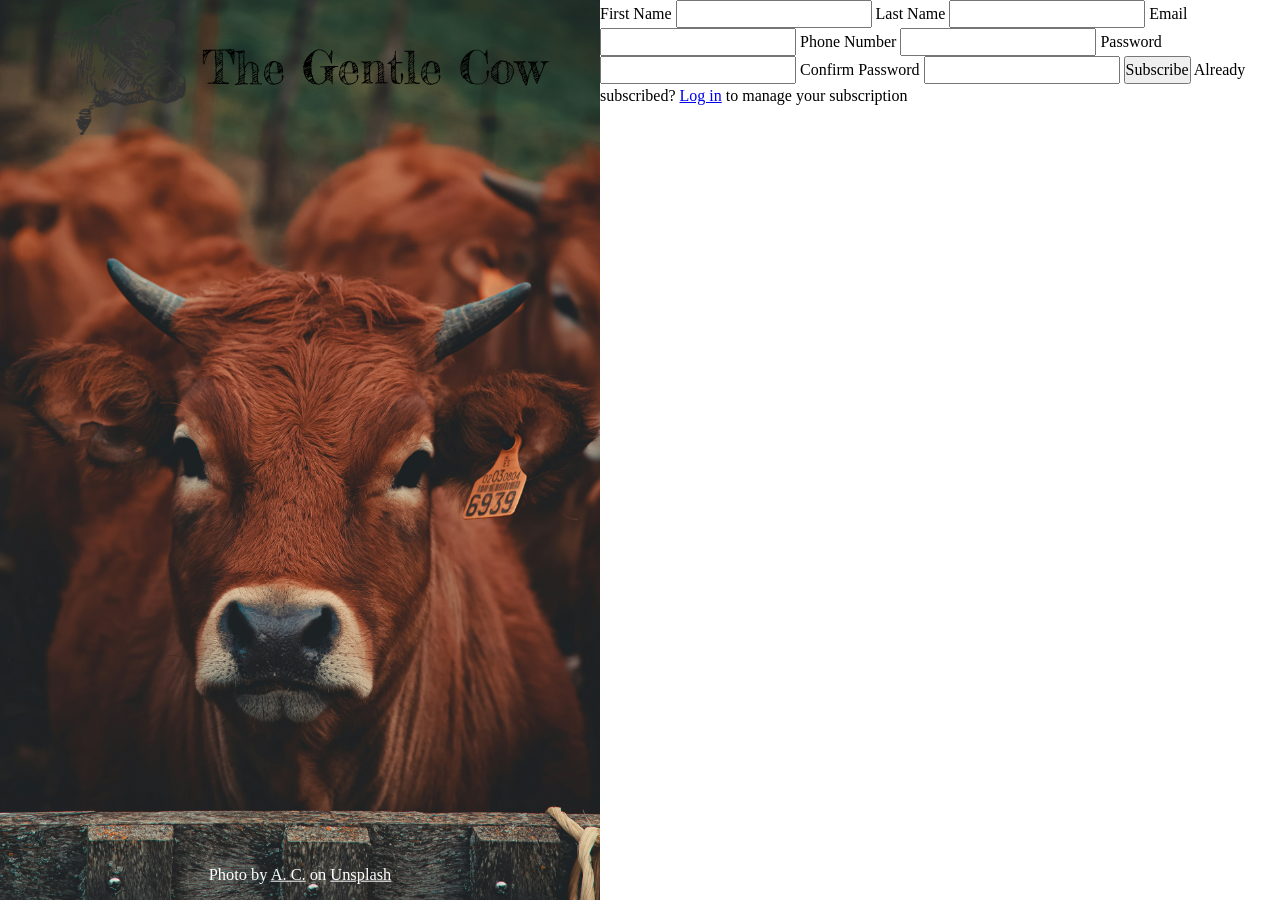
==== index.html @ 0dadbee4 "Add custom font for the logo" ====
<!DOCTYPE html>
<html lang="en">
<head>
    <meta charset="UTF-8">
    <meta name="viewport" content="width=device-width, initial-scale=1.0">
    <title>Signup Form</title>
    <link rel="stylesheet" href="./styles.css">
    <script src="./script.js"></script>
</head>
<body>
    <div id="page-body">
        <div id="image-holder">
            <div id="brand-card">
                <img id="brand-logo" src="./logo.png">
                <div>The Gentle Cow</div>
            </div>

            <img id="form-banner" src="./cow.jpg">
            <p>Photo by <a href="https://unsplash.com/@3tnik?utm_source=unsplash&utm_medium=referral&utm_content=creditCopyText">A. C.</a> on <a href="https://unsplash.com/photos/brown-cow-in-close-up-photography-uKbL3Vp5iKc?utm_source=unsplash&utm_medium=referral&utm_content=creditCopyText">Unsplash</a></p>
        </div>
        <form method="POST">
            <label for="first-name">First Name</label>
            <input 
                type="text" 
                id="first-name" 
                name="first-name" 
                autocomplete="given-name">

            <label for="last-name">Last Name</label>
            <input 
                type="text" 
                id="last-name" 
                name="last-name" 
                autocomplete="family-name">

            <label for="email">Email</label>
            <input 
                type="email" 
                id="email" 
                name="email" 
                autocomplete="email"> 

            <label for="phone">Phone Number</label>
            <input 
                type="tel" 
                id="phone" 
                name="phone" 
                autocomplete="mobile">

            <label for="password">Password</label>
            <input 
                type="password" 
                id="password" 
                name="password" 
                minlength="6" 
                maxlength="30" 
                pattern="^((?=\S*?[A-Z])(?=\S*?[a-z])(?=\S*?[0-9]).{6,})\S$" 
                required
                autocomplete="new-password">

            <label for="confirm-password">Confirm Password</label>
            <input 
                type="password" 
                id="confirm-password" 
                name="confirm-password" 
                minlength="6" 
                maxlength="30" 
                pattern="^((?=\S*?[A-Z])(?=\S*?[a-z])(?=\S*?[0-9]).{6,})\S$" 
                required>

            <button type="submit" id="subscribe">Subscribe</button>
            <div">Already subscribed? <a href="./index.html">Log in</a> to manage your subscription</div>
        </form>
    </div>
</body>
</html>
---- styles.css ----
@font-face {
    font-family: 'title';
    src: url('./fonts/frederickathegreat-regular-webfont.woff2') format('woff2'),
         url('./fonts/frederickathegreat-regular-webfont.woff') format('woff');
    font-weight: normal;
    font-style: normal;

}

*, *::before, *::after {
  box-sizing: border-box;
}

* {
  margin: 0;
  padding: 0;
}

body {
  line-height: 1.5;
  -webkit-font-smoothing: antialiased;
  overflow: hidden;
}

input, button, textarea, select {
  font: inherit;
}

p, h1, h2, h3, h4, h5, h6 {
  overflow-wrap: break-word;
}

p {
  text-wrap: pretty;
}
h1, h2, h3, h4, h5, h6 {
  text-wrap: balance;
}

#image-holder a {
    color: white;
}

a:focus, a:hover {
    text-decoration: none;
}

#page-body {
    display: flex;

}

#form-banner {
    height: 100vh;
    width: auto;   
}

#image-holder {
    height: 100vh;
    position: relative;
    width: fit-content;
}

#image-holder p {
    position: absolute;
    bottom: 0px;
    color: white;
    width: fit-content;
    font-size: calc(10px + 0.5vw); 
    /* set font size in rem later */

    left: 50%;
    transform: translate(-50%,-50%);
}

#brand-card {
    position: absolute;
    display: flex;
    flex-direction: row;
    width: 100%;
    height: 15%;

    font-family: 'title';
    font-size: calc(10px + 4vh);

    justify-content: center;
    align-content: center;
    gap: 1rem;
}

#brand-card > div {
    align-self: center;
}

:user-invalid {
    box-shadow: 0 0 3px red;
}
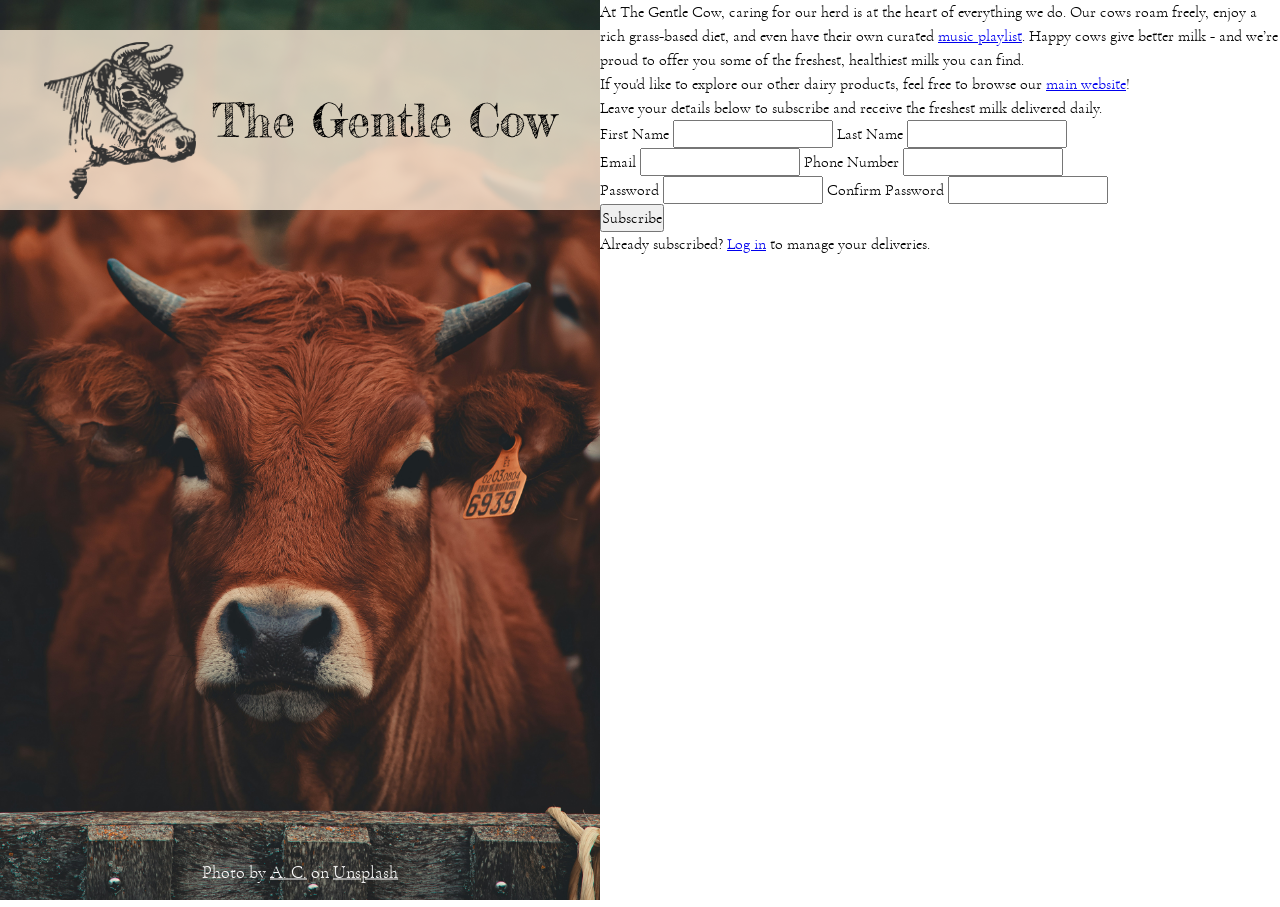
==== commit 82ed3e0d: "Add textual page description, adjust all text-based elements" ====
--- a/index.html
+++ b/index.html
@@ -18,59 +18,69 @@
             <img id="form-banner" src="./cow.jpg">
             <p>Photo by <a href="https://unsplash.com/@3tnik?utm_source=unsplash&utm_medium=referral&utm_content=creditCopyText">A. C.</a> on <a href="https://unsplash.com/photos/brown-cow-in-close-up-photography-uKbL3Vp5iKc?utm_source=unsplash&utm_medium=referral&utm_content=creditCopyText">Unsplash</a></p>
         </div>
-        <form method="POST">
-            <label for="first-name">First Name</label>
-            <input 
-                type="text" 
-                id="first-name" 
-                name="first-name" 
-                autocomplete="given-name">
 
-            <label for="last-name">Last Name</label>
-            <input 
-                type="text" 
-                id="last-name" 
-                name="last-name" 
-                autocomplete="family-name">
+        <div id="main-content-holder">
+            <div id="intro">
+                <div>At The Gentle Cow, caring for our herd is at the heart of everything we do. Our cows roam freely, enjoy a rich grass-based diet, and even have their own curated <a href="https://www.youtube.com/watch?v=lXKDu6cdXLI">music playlist</a>. Happy cows give better milk - and we’re proud to offer you some of the freshest, healthiest milk you can find.</div>
+                <div>If you'd like to explore our other dairy products, feel free to browse our <a href="./index.html">main website</a>!</div>
+            </div>
+            <form method="POST">
+                <div>Leave your details below to subscribe and receive the freshest milk delivered daily.</div>
+                <div>
+                    <label for="first-name">First Name</label>
+                    <input
+                        type="text"
+                        id="first-name"
+                        name="first-name"
+                        autocomplete="given-name">
+                    <label for="last-name">Last Name</label>
+                    <input
+                        type="text"
+                        id="last-name"
+                        name="last-name"
+                        autocomplete="family-name">
+                </div>
+                <div>
+                    <label for="email">Email</label>
+                    <input
+                        type="email"
+                        id="email"
+                        name="email"
+                        autocomplete="email">
+                    <label for="phone">Phone Number</label>
+                    <input
+                        type="tel"
+                        id="phone"
+                        name="phone"
+                        autocomplete="mobile">
+                </div>
+                <div>
+                    <label for="password">Password</label>
+                    <input
+                        type="password"
+                        id="password"
+                        name="password"
+                        minlength="6"
+                        maxlength="30"
+                        pattern="^((?=\S*?[A-Z])(?=\S*?[a-z])(?=\S*?[0-9]).{6,})\S$"
+                        required
+                        autocomplete="new-password">
+                    <label for="confirm-password">Confirm Password</label>
+                    <input
+                        type="password"
+                        id="confirm-password"
+                        name="confirm-password"
+                        minlength="6"
+                        maxlength="30"
+                        pattern="^((?=\S*?[A-Z])(?=\S*?[a-z])(?=\S*?[0-9]).{6,})\S$"
+                        required>
+                </div>
+                <button type="submit" id="subscribe">Subscribe</button>
 
-            <label for="email">Email</label>
-            <input 
-                type="email" 
-                id="email" 
-                name="email" 
-                autocomplete="email"> 
-
-            <label for="phone">Phone Number</label>
-            <input 
-                type="tel" 
-                id="phone" 
-                name="phone" 
-                autocomplete="mobile">
-
-            <label for="password">Password</label>
-            <input 
-                type="password" 
-                id="password" 
-                name="password" 
-                minlength="6" 
-                maxlength="30" 
-                pattern="^((?=\S*?[A-Z])(?=\S*?[a-z])(?=\S*?[0-9]).{6,})\S$" 
-                required
-                autocomplete="new-password">
-
-            <label for="confirm-password">Confirm Password</label>
-            <input 
-                type="password" 
-                id="confirm-password" 
-                name="confirm-password" 
-                minlength="6" 
-                maxlength="30" 
-                pattern="^((?=\S*?[A-Z])(?=\S*?[a-z])(?=\S*?[0-9]).{6,})\S$" 
-                required>
-
-            <button type="submit" id="subscribe">Subscribe</button>
-            <div">Already subscribed? <a href="./index.html">Log in</a> to manage your subscription</div>
-        </form>
+        <!-- possible button colors: rgba(37, 150, 190), rgba(63, 38, 33), rgba(63, 38, 33) -->
+                <div>Already subscribed? <a href="./index.html">Log in</a> to manage your deliveries.</div>
+            </form>
+        </div>
     </div>
 </body>
 </html>
--- a/styles.css
+++ b/styles.css
@@ -1,10 +1,28 @@
 @font-face {
-    font-family: 'title';
-    src: url('./fonts/frederickathegreat-regular-webfont.woff2') format('woff2'),
-         url('./fonts/frederickathegreat-regular-webfont.woff') format('woff');
+    font-family: 'Fredericka';
+    src: url('./fonts/Fredericka/frederickathegreat-regular-webfont.woff2') format('woff2'),
+         url('./fonts/Fredericka/frederickathegreat-regular-webfont.woff') format('woff');
     font-weight: normal;
     font-style: normal;
 
+}
+
+@font-face {
+    font-family: 'Cormorant';
+    src: url('./fonts/Garamond/cormorantgaramond-variablefont_wght-webfont.woff2') format('woff2'),
+         url('./fonts/Garamond/cormorantgaramond-variablefont_wght-webfont.woff') format('woff');
+    font-style: normal;
+}
+
+@font-face {
+    font-family: 'Cormorant';
+    src: url('./fonts/Garamond/cormorantgaramond-italic-variablefont_wght-webfont.woff2') format('woff2'),
+         url('./fonts/Garamond/cormorantgaramond-italic-variablefont_wght-webfont.woff') format('woff');
+    font-style: italic;
+}
+
+:root {
+    --brand-card-color: rgba(250, 235, 215, 0.8);
 }
 
 *, *::before, *::after {
@@ -20,6 +38,7 @@
   line-height: 1.5;
   -webkit-font-smoothing: antialiased;
   overflow: hidden;
+  font-family: 'Cormorant';
 }
 
 input, button, textarea, select {
@@ -59,6 +78,12 @@
     height: 100vh;
     position: relative;
     width: fit-content;
+
+    user-select: none;
+}
+
+#image-holder img {
+    pointer-events: none;
 }
 
 #image-holder p {
@@ -66,7 +91,7 @@
     bottom: 0px;
     color: white;
     width: fit-content;
-    font-size: calc(10px + 0.5vw); 
+    font-size: calc(10px + 0.5rem); 
     /* set font size in rem later */
 
     left: 50%;
@@ -77,10 +102,15 @@
     position: absolute;
     display: flex;
     flex-direction: row;
+
     width: 100%;
-    height: 15%;
+    height: 20%;
+    padding: 0.25em;
+    margin-top: 5%;
 
-    font-family: 'title';
+    background-color: var(--brand-card-color);
+
+    font-family: 'Fredericka';
     font-size: calc(10px + 4vh);
 
     justify-content: center;
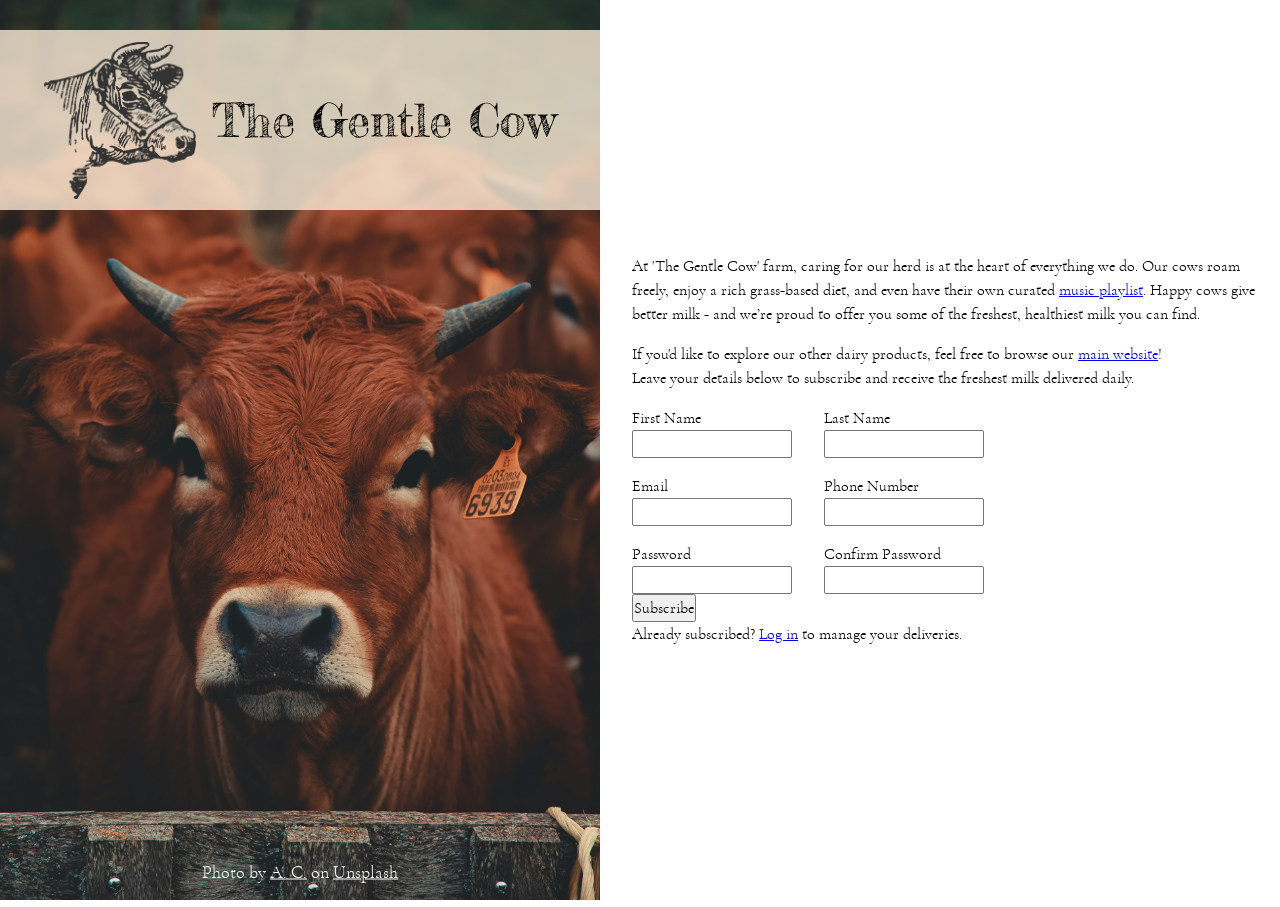
==== commit 3441686f: "Set up basic visual structure for text content" ====
--- a/index.html
+++ b/index.html
@@ -21,59 +21,71 @@
 
         <div id="main-content-holder">
             <div id="intro">
-                <div>At The Gentle Cow, caring for our herd is at the heart of everything we do. Our cows roam freely, enjoy a rich grass-based diet, and even have their own curated <a href="https://www.youtube.com/watch?v=lXKDu6cdXLI">music playlist</a>. Happy cows give better milk - and we’re proud to offer you some of the freshest, healthiest milk you can find.</div>
+                <div>At 'The Gentle Cow' farm, caring for our herd is at the heart of everything we do. Our cows roam freely, enjoy a rich grass-based diet, and even have their own curated <a href="https://www.youtube.com/watch?v=lXKDu6cdXLI">music playlist</a>. Happy cows give better milk - and we’re proud to offer you some of the freshest, healthiest milk you can find.</div>
                 <div>If you'd like to explore our other dairy products, feel free to browse our <a href="./index.html">main website</a>!</div>
             </div>
             <form method="POST">
                 <div>Leave your details below to subscribe and receive the freshest milk delivered daily.</div>
-                <div>
-                    <label for="first-name">First Name</label>
-                    <input
-                        type="text"
-                        id="first-name"
-                        name="first-name"
-                        autocomplete="given-name">
-                    <label for="last-name">Last Name</label>
-                    <input
-                        type="text"
-                        id="last-name"
-                        name="last-name"
-                        autocomplete="family-name">
+                <div id="full-name">
+                    <div>
+                        <label for="first-name">First Name</label>
+                        <input
+                            type="text"
+                            id="first-name"
+                            name="first-name"
+                            autocomplete="given-name">
+                    </div>
+                    <div>
+                        <label for="last-name">Last Name</label>
+                        <input
+                            type="text"
+                            id="last-name"
+                            name="last-name"
+                            autocomplete="family-name">
+                    </div>
                 </div>
-                <div>
-                    <label for="email">Email</label>
-                    <input
-                        type="email"
-                        id="email"
-                        name="email"
-                        autocomplete="email">
-                    <label for="phone">Phone Number</label>
-                    <input
-                        type="tel"
-                        id="phone"
-                        name="phone"
-                        autocomplete="mobile">
+                <div id="contacts">
+                    <div>
+                        <label for="email">Email</label>
+                        <input
+                            type="email"
+                            id="email"
+                            name="email"
+                            autocomplete="email">
+                    </div>
+                    <div>
+                        <label for="phone">Phone Number</label>
+                        <input
+                            type="tel"
+                            id="phone"
+                            name="phone"
+                            autocomplete="mobile">
+                    </div>
                 </div>
-                <div>
-                    <label for="password">Password</label>
-                    <input
-                        type="password"
-                        id="password"
-                        name="password"
-                        minlength="6"
-                        maxlength="30"
-                        pattern="^((?=\S*?[A-Z])(?=\S*?[a-z])(?=\S*?[0-9]).{6,})\S$"
-                        required
-                        autocomplete="new-password">
-                    <label for="confirm-password">Confirm Password</label>
-                    <input
-                        type="password"
-                        id="confirm-password"
-                        name="confirm-password"
-                        minlength="6"
-                        maxlength="30"
-                        pattern="^((?=\S*?[A-Z])(?=\S*?[a-z])(?=\S*?[0-9]).{6,})\S$"
-                        required>
+                <div id="password-check">
+                    <div>
+                        <label for="password">Password</label>
+                        <input
+                            type="password"
+                            id="password"
+                            name="password"
+                            minlength="6"
+                            maxlength="30"
+                            pattern="^((?=\S*?[A-Z])(?=\S*?[a-z])(?=\S*?[0-9]).{6,})\S$"
+                            required
+                            autocomplete="new-password">
+                    </div>
+                    <div>
+                        <label for="confirm-password">Confirm Password</label>
+                        <input
+                            type="password"
+                            id="confirm-password"
+                            name="confirm-password"
+                            minlength="6"
+                            maxlength="30"
+                            pattern="^((?=\S*?[A-Z])(?=\S*?[a-z])(?=\S*?[0-9]).{6,})\S$"
+                            required>
+                    </div>
                 </div>
                 <button type="submit" id="subscribe">Subscribe</button>
 
--- a/styles.css
+++ b/styles.css
@@ -52,8 +52,13 @@
 p {
   text-wrap: pretty;
 }
+
 h1, h2, h3, h4, h5, h6 {
   text-wrap: balance;
+}
+
+label {
+    display: block;
 }
 
 #image-holder a {
@@ -122,6 +127,32 @@
     align-self: center;
 }
 
+#main-content-holder {
+    display: flex;
+    flex-direction: column;
+
+    justify-content: center;
+    align-items: flex-start;
+    padding-left: 2em;
+}
+
+#intro {
+    max-width: 80ch;
+}
+
+#intro > div + div {
+    padding-top: 1rem;
+}
+
+label {
+    padding-top: 1em;
+}
+
+#full-name, #contacts, #password-check {
+    display: flex;
+    gap: 2em;
+}
+
 :user-invalid {
     box-shadow: 0 0 3px red;
 }
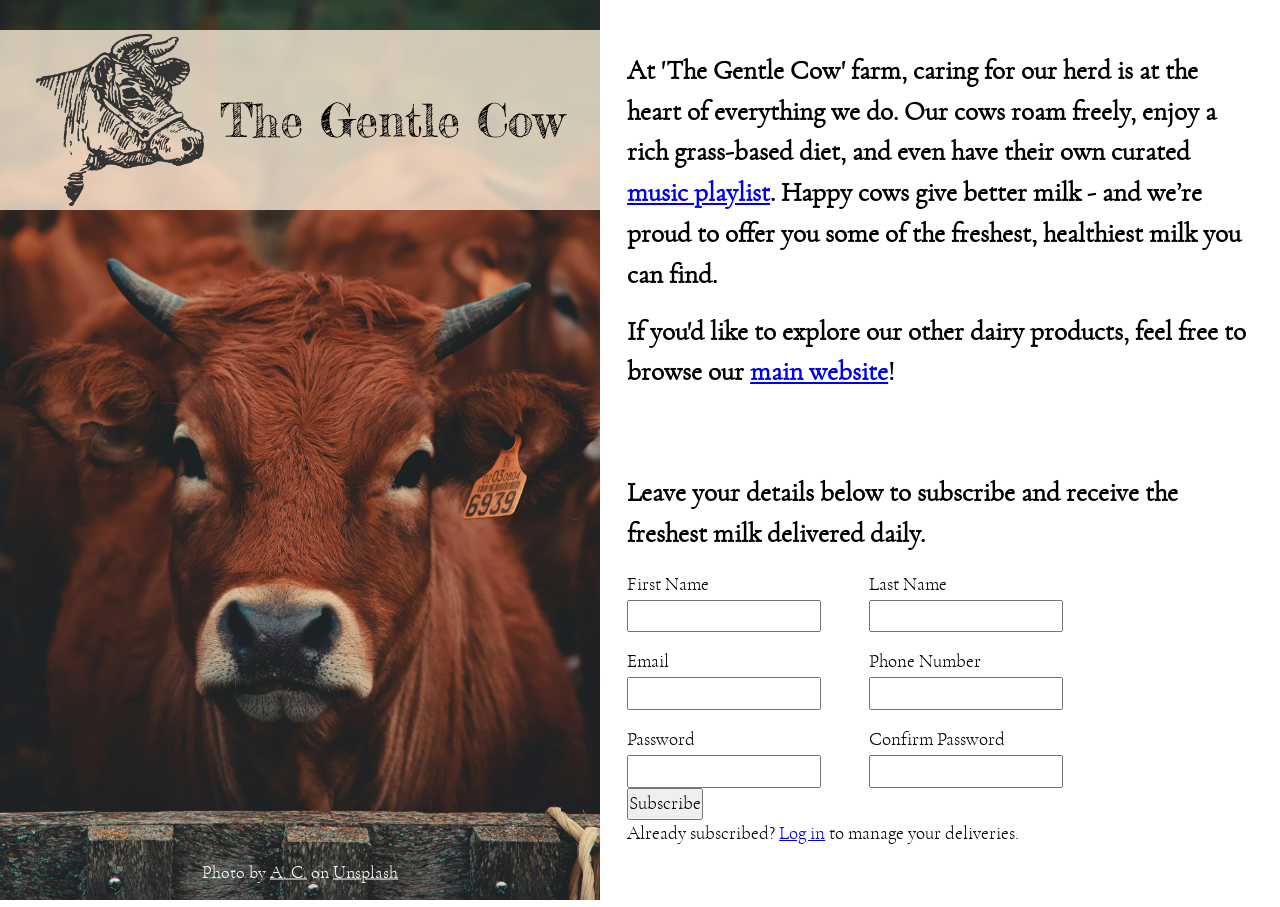
==== commit a6b3ddd1: "Add additional form input validation" ====
--- a/index.html
+++ b/index.html
@@ -33,6 +33,8 @@
                             type="text"
                             id="first-name"
                             name="first-name"
+                            minlength="2"
+                            required
                             autocomplete="given-name">
                     </div>
                     <div>
@@ -41,6 +43,8 @@
                             type="text"
                             id="last-name"
                             name="last-name"
+                            minlength="2"
+                            required
                             autocomplete="family-name">
                     </div>
                 </div>
@@ -51,6 +55,7 @@
                             type="email"
                             id="email"
                             name="email"
+                            required
                             autocomplete="email">
                     </div>
                     <div>
@@ -59,6 +64,9 @@
                             type="tel"
                             id="phone"
                             name="phone"
+                            minlength="6"
+                            pattern="^\s*(?:\+?(\d{1,3}))?[-. (]*(\d{3})[-. )]*(\d{3})[-. ]*(\d{4})(?: *x(\d+))?\s*$"
+                            required
                             autocomplete="mobile">
                     </div>
                 </div>
--- a/styles.css
+++ b/styles.css
@@ -23,6 +23,7 @@
 
 :root {
     --brand-card-color: rgba(250, 235, 215, 0.8);
+    --descriptive-text: clamp(1.7rem, 1vw + 0.5rem, 3rem);
 }
 
 *, *::before, *::after {
@@ -55,10 +56,6 @@
 
 h1, h2, h3, h4, h5, h6 {
   text-wrap: balance;
-}
-
-label {
-    display: block;
 }
 
 #image-holder a {
@@ -110,7 +107,7 @@
 
     width: 100%;
     height: 20%;
-    padding: 0.25em;
+    padding: 0.25rem;
     margin-top: 5%;
 
     background-color: var(--brand-card-color);
@@ -130,27 +127,39 @@
 #main-content-holder {
     display: flex;
     flex-direction: column;
-
     justify-content: center;
     align-items: flex-start;
-    padding-left: 2em;
+
+    width: 100%;
+    padding: 0 var(--descriptive-text);
+}
+
+#intro, form>div:first-child {
+    font-weight: bold;
+    font-size: var(--descriptive-text);
 }
 
 #intro {
     max-width: 80ch;
+    padding-bottom: 5rem;
 }
 
 #intro > div + div {
     padding-top: 1rem;
 }
 
+form {
+    font-size: clamp(1.2rem, 0.5vw + 0.5rem, 1.5rem);  
+}
+
 label {
-    padding-top: 1em;
+    display: block;
+    padding-top: 1rem;
 }
 
 #full-name, #contacts, #password-check {
     display: flex;
-    gap: 2em;
+    gap: 3rem;
 }
 
 :user-invalid {
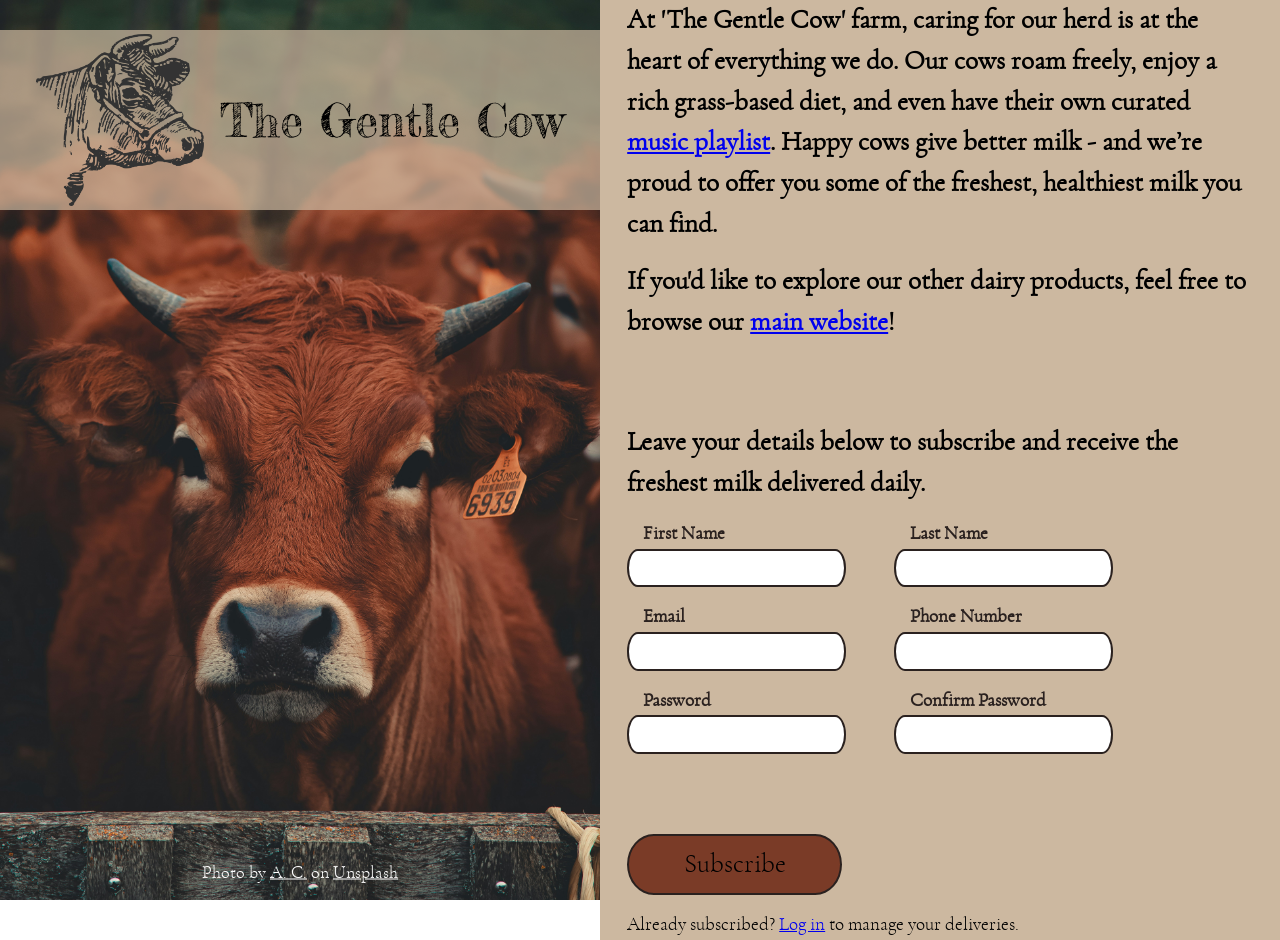
==== commit d194e9bf: "Add basic styling for the main part of the page" ====
--- a/index.html
+++ b/index.html
@@ -34,7 +34,9 @@
                             id="first-name"
                             name="first-name"
                             minlength="2"
+                            pattern="^[^\d!@#\$%\^&\*\(\)_\+=\\\|\/\?>\<,\.~]+$"
                             required
+                            spellcheck="false"
                             autocomplete="given-name">
                     </div>
                     <div>
@@ -44,7 +46,8 @@
                             id="last-name"
                             name="last-name"
                             minlength="2"
-                            required
+                            pattern="^[^\d!@#\$%\^&\*\(\)_\+=\\\|\/\?>\<,\.~]+$"
+                            spellcheck="false"
                             autocomplete="family-name">
                     </div>
                 </div>
@@ -56,6 +59,7 @@
                             id="email"
                             name="email"
                             required
+                            spellcheck="false"
                             autocomplete="email">
                     </div>
                     <div>
@@ -65,7 +69,7 @@
                             id="phone"
                             name="phone"
                             minlength="6"
-                            pattern="^\s*(?:\+?(\d{1,3}))?[-. (]*(\d{3})[-. )]*(\d{3})[-. ]*(\d{4})(?: *x(\d+))?\s*$"
+                            pattern="^(\+\d{1,2}\s)?\(?\d{3}\)?[\s.\-]\d{3}[\s.\-]\d{4}$"
                             required
                             autocomplete="mobile">
                     </div>
@@ -97,7 +101,6 @@
                 </div>
                 <button type="submit" id="subscribe">Subscribe</button>
 
-        <!-- possible button colors: rgba(37, 150, 190), rgba(63, 38, 33), rgba(63, 38, 33) -->
                 <div>Already subscribed? <a href="./index.html">Log in</a> to manage your deliveries.</div>
             </form>
         </div>
--- a/styles.css
+++ b/styles.css
@@ -22,8 +22,11 @@
 }
 
 :root {
-    --brand-card-color: rgba(250, 235, 215, 0.8);
+    --brand-card-color: rgba(204, 184, 160, 0.7);
     --descriptive-text: clamp(1.7rem, 1vw + 0.5rem, 3rem);
+    --button-color: rgb(122, 59, 39);
+    --main-page-color: rgb(204, 184, 160);
+    --box-border: rgb(42, 33, 31);
 }
 
 *, *::before, *::after {
@@ -132,6 +135,7 @@
 
     width: 100%;
     padding: 0 var(--descriptive-text);
+    background-color: var(--main-page-color);
 }
 
 #intro, form>div:first-child {
@@ -155,11 +159,41 @@
 label {
     display: block;
     padding-top: 1rem;
+    padding-left: 1rem;
+    color: var(--box-border);
+    font-weight: bold;
+}
+
+input {
+    padding: 0.15em 0.3em;
+    width: 100%;
+    border-radius: 5% / 50%;
+    border: 2px solid var(--box-border);
 }
 
 #full-name, #contacts, #password-check {
     display: flex;
     gap: 3rem;
+    width: 100%;
+}
+
+#full-name > *,
+#contacts > *,
+#password-check > * {
+    width: 35%;
+}
+
+button {
+    margin-top: 5rem;
+    margin-bottom: 1rem;
+    background-color: var(--button-color);
+    width: fit-content;
+    padding: 0.3em 2em;
+
+    border-radius: 20% / 80%;
+    border: 2px solid var(--box-border);
+
+    font-size: var(--descriptive-text);  
 }
 
 :user-invalid {
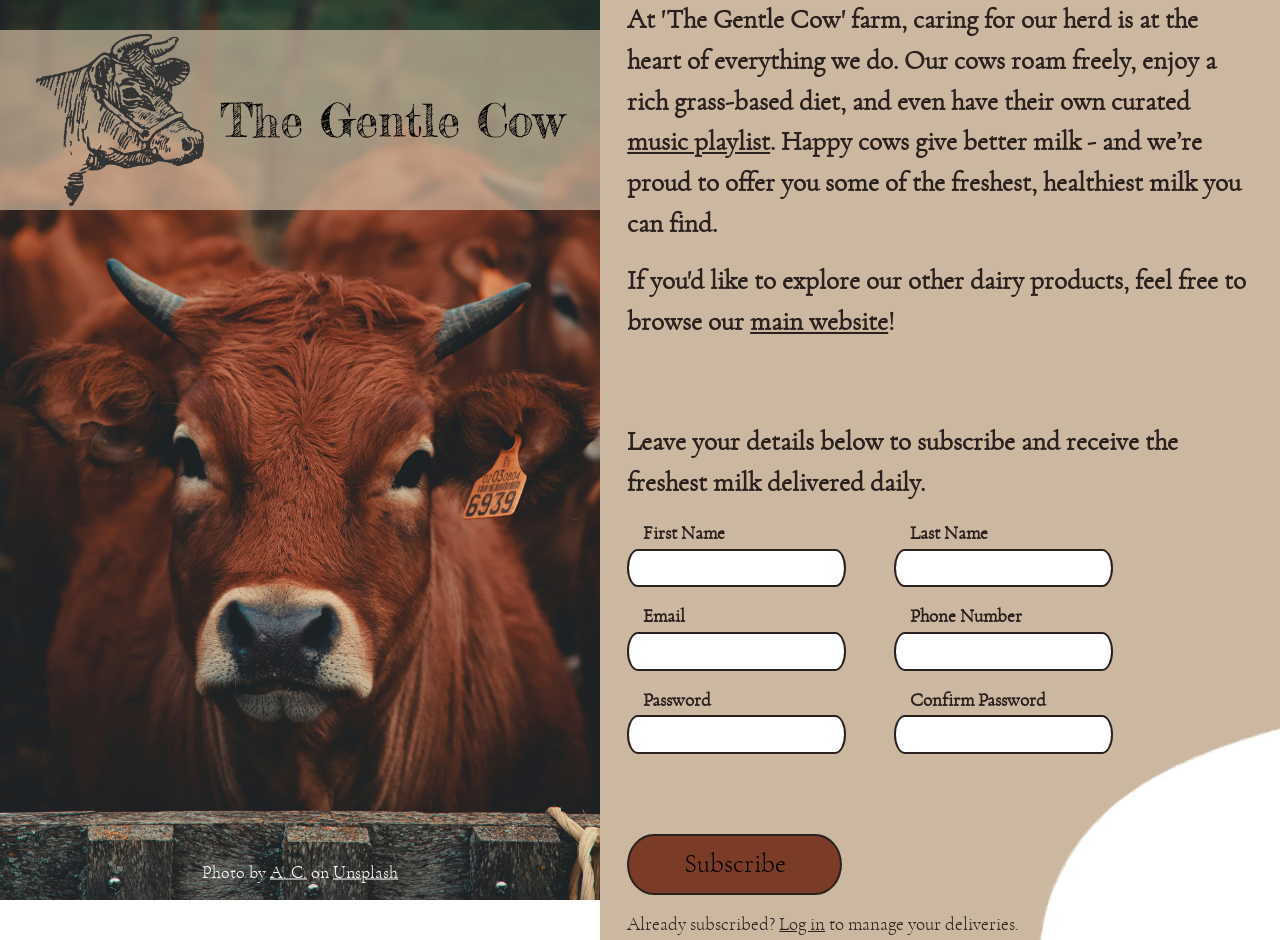
==== commit 249c2477: "Add svg decorative element, adjust link coloring for main part of the page" ====
--- a/index.html
+++ b/index.html
@@ -99,10 +99,14 @@
                             required>
                     </div>
                 </div>
+
+                 <svg id="river" viewBox="0 0 1200 400" width="800" height="800" version="1.1" xmlns="http://www.w3.org/2000/svg" ><path fill="rgb(0,0,0)" stroke="rgb(0,0,0)" stroke-width="1" opacity="0" d="M 0 0 L 1280 0 L 1280 852 L 844.5 852 L 835.5 844 L 832 843 L 830.5 840 L 828.5 840 L 820 834 Q 821.1 831.3 818.5 832 L 800 817.5 L 798.5 815 L 780 797.5 L 777.5 794 Q 774.9 794.8 776 791.5 L 772 788.5 L 760 771.5 L 748 746.5 L 744 733.5 Q 744.9 725.1 742 720.5 L 741 697.5 L 742 696.5 L 742 688.5 L 744 682.5 L 744 676.5 Q 747.5 672 748 664.5 L 757 647.5 L 773.5 626 L 776 624.5 L 777.5 622 L 780 620.5 L 781.5 618 L 784 616.5 L 785.5 614 L 800 602.5 Q 799.2 599.9 802.5 601 L 810.5 594 L 837.5 576 L 841.5 575 L 844.5 572 L 846.5 572 L 864.5 561 L 908.5 539 L 911.5 539 L 928.5 530 Q 934.7 529.7 937.5 526 L 940.5 526 L 944.5 523 L 949.5 522 L 964.5 514 L 969.5 513 L 973.5 510 L 978.5 509 L 984.5 505 L 987.5 505 L 1050.5 476 L 1082.5 459 L 1116 436.5 L 1117.5 434 Q 1128.5 427.5 1136 417.5 L 1144 407.5 L 1144 405 Q 1146.7 406.1 1146 403.5 L 1152 393.5 L 1152 389.5 L 1155 383.5 L 1156 364.5 Q 1153.3 351.3 1145.5 343 Q 1142.9 343.8 1144 340.5 L 1140 337.5 L 1137.5 334 Q 1135.3 334.8 1136 332.5 L 1111.5 316 L 1097.5 309 L 1092.5 308 L 1088.5 305 L 1085.5 305 L 1078.5 301 L 1075.5 301 L 1066.5 297 L 1062.5 297 L 1037.5 288 L 1032.5 288 L 1022.5 284 L 1016.5 284 L 1009.5 281 L 1000.5 280 L 989.5 276 L 983.5 276 L 970.5 272 L 964.5 272 L 951.5 268 L 941.5 267 L 928.5 263 L 922.5 263 L 909.5 259 L 902.5 259 L 889.5 255 L 883.5 255 L 872.5 251 L 866.5 251 L 856.5 247 L 836.5 242 L 829.5 238 L 826.5 238 L 812 228.5 L 810.5 226 Q 808.3 226.8 809 224.5 Q 806.5 223 808 217.5 L 814.5 210 L 822.5 205 L 846.5 196 L 851.5 196 L 860.5 192 L 865.5 192 L 872.5 189 L 880.5 188 L 890.5 184 L 894.5 184 L 907.5 179 L 910.5 179 L 929.5 170 L 936 164.5 Q 940.3 161.3 940 153.5 L 930.5 142 L 908 127.5 L 906 124.5 L 904 121.5 L 911.5 113 L 916 111 Q 914.9 108.3 917.5 109 L 928 101.5 Q 927.3 99.3 929.5 100 L 936 91.5 L 938 78.5 L 936 70.5 L 930.5 63 L 928 61.5 L 926.5 59 L 924.5 59 L 919.5 55 L 904.5 50 L 881.5 49 L 880.5 50 L 863.5 50 L 849.5 54 L 840.5 55 Q 836 58.5 828.5 59 L 821.5 63 L 818.5 63 L 796 76 L 793.5 80 Q 791.3 79.3 792 81.5 L 788 84 L 787 88 Q 784.3 86.9 785 89.5 L 782 97.5 L 782 107.5 Q 784.5 116 790.5 121 L 793.5 123 L 802.5 129 L 832.5 142 L 837 146.5 L 838 150.5 L 834.5 155 L 826.5 159 L 823.5 159 L 814.5 163 L 809.5 163 L 799.5 167 L 793.5 167 L 781.5 171 L 776.5 171 Q 767.3 175.3 754.5 176 L 743.5 180 L 737.5 180 L 726.5 184 L 720.5 184 L 710.5 188 L 706.5 188 Q 701.1 191.6 692.5 192 L 669.5 201 L 652 210 Q 653.1 212.7 650.5 212 L 644 217.5 L 640 223.5 L 639 234.5 L 641 241.5 L 652.5 254 L 656 255 L 657.5 258 L 674.5 267 L 687.5 271 L 689.5 273 L 705.5 279 Q 714.6 279.9 720.5 284 L 724.5 284 L 733.5 288 L 737.5 288 L 746.5 292 L 750.5 292 L 758.5 296 L 762.5 296 L 770.5 300 L 791.5 306 L 796.5 309 L 799.5 309 L 836 327 Q 834.9 329.7 837.5 329 L 840 330 L 841.5 333 L 846 336.5 L 848 339.5 L 849 342 Q 851.7 340.9 851 343.5 Q 854.1 348.9 853 358.5 L 850 367.5 L 844 376 L 840 378.5 Q 840.8 380.8 838.5 380 L 827.5 388 L 809.5 397 L 806.5 397 Q 802 401.5 793.5 402 L 791.5 404 Q 782.4 404.9 776.5 409 L 772.5 409 L 759.5 414 L 755.5 414 L 744.5 418 L 739.5 418 L 711.5 426 L 706.5 426 L 695.5 430 L 688.5 430 L 684.5 432 L 666.5 435 L 654.5 439 L 647.5 439 L 635.5 443 L 629.5 443 L 615.5 447 L 609.5 447 L 597.5 451 L 591.5 451 L 579.5 455 L 573.5 455 L 560.5 459 L 550.5 460 L 539.5 464 L 533.5 464 L 523.5 468 L 517.5 468 L 506.5 472 L 501.5 472 L 490.5 476 L 485.5 476 L 475.5 480 L 470.5 480 L 456.5 485 L 452.5 485 L 443.5 489 L 438.5 489 L 416.5 497 L 412.5 497 L 406.5 500 L 385.5 506 L 383.5 508 L 374.5 510 L 367.5 514 L 363.5 514 L 356.5 518 L 353.5 518 L 346.5 522 L 343.5 522 L 331.5 527 L 318.5 534 L 313.5 535 L 259.5 564 L 213.5 597 L 184 625.5 Q 184.8 627.8 182.5 627 Q 161 650.5 144 678.5 L 128 709.5 L 128 712.5 L 125 716.5 L 120 729.5 L 120 732.5 L 116 741.5 L 116 745.5 L 112 754.5 L 112 759.5 L 108 771.5 L 108 779.5 L 104 796.5 L 102 852 L 0.5 852 L 0 851.5 L 0 0 Z " /><path fill="rgb(254,254,254)" stroke="rgb(254,254,254)" stroke-width="1" opacity="0.49019607843137253" d="M 881.5 49 L 904.5 50 L 919.5 55 L 928 60.5 L 929.5 63 L 932 64.5 L 936 70.5 L 938 83.5 L 936 91.5 L 929.5 100 Q 927.3 99.3 928 101.5 Q 923.3 107.6 916 109 Q 917.1 111.7 914.5 111 L 905 119.5 L 904 121.5 L 906 126 Q 908.7 124.9 908 127.5 L 916.5 134 L 926.5 139 L 936 147.5 L 940 153.5 L 940 157.5 L 933.5 167 L 920.5 175 L 917.5 175 L 910.5 179 L 834.5 200 L 820.5 206 L 811 213.5 Q 806.7 215.7 808 223.5 L 809 226 L 812 227.5 L 813.5 230 L 824.5 237 Q 832.2 237.8 836.5 242 L 856.5 247 L 866.5 251 L 872.5 251 L 883.5 255 L 889.5 255 L 902.5 259 L 909.5 259 L 922.5 263 L 928.5 263 L 941.5 267 L 951.5 268 L 964.5 272 L 970.5 272 L 983.5 276 L 989.5 276 L 1000.5 280 L 1005.5 280 L 1016.5 284 L 1022.5 284 L 1032.5 288 L 1037.5 288 L 1062.5 297 L 1066.5 297 Q 1071 300.5 1078.5 301 L 1085.5 305 L 1088.5 305 L 1092.5 308 L 1097.5 309 L 1111.5 316 L 1136 332.5 Q 1135.3 334.8 1137.5 334 L 1141.5 339 L 1144 340.5 Q 1142.9 343.8 1145.5 343 Q 1152.1 349.9 1155 360.5 Q 1157.4 367.6 1156 378.5 L 1152 389.5 L 1152 393.5 L 1146 405 Q 1143 403.8 1144 407.5 L 1123.5 430 L 1116 435.5 L 1114.5 438 L 1112.5 438 L 1082.5 459 L 1050.5 476 L 987.5 505 L 984.5 505 L 978.5 509 L 973.5 510 L 969.5 513 L 964.5 514 L 949.5 522 L 944.5 523 L 940.5 526 L 937.5 526 Q 934.7 529.7 928.5 530 L 911.5 539 L 908.5 539 L 864.5 561 L 846.5 572 L 844.5 572 L 841.5 575 L 837.5 576 L 817.5 589 L 802.5 601 L 800 601 L 797.5 605 L 784 615.5 L 782.5 618 L 780 619.5 L 778.5 622 L 776 623.5 L 774.5 626 L 772 627.5 L 757 647.5 L 748 664.5 L 748 667.5 L 744 676.5 L 744 682.5 L 742 688.5 L 741 713.5 L 744 726.5 L 744 733.5 L 748 746.5 L 760 771.5 L 773.5 790 L 776 791.5 Q 774.9 794.8 777.5 794 L 797.5 815 L 800 816.5 L 801.5 819 L 816.5 831 L 820 832 Q 818.9 834.7 821.5 834 L 832 841.5 Q 831.3 843.8 833.5 843 L 844 851.5 L 840 852 L 836.5 847 Q 803.5 826.5 778 798.5 Q 756.7 775.8 745 743.5 L 740 720.5 L 739 700.5 L 740 699.5 L 740 689.5 L 743 673.5 L 751 654.5 Q 765.8 627.8 788.5 609 L 818.5 586 L 862.5 560 L 926.5 529 L 1020.5 488 L 1076.5 460 L 1113.5 436 L 1137 413.5 Q 1145 404.5 1150 392.5 L 1154 377.5 L 1154 365.5 Q 1152.5 356 1148 349.5 L 1132.5 332 L 1109.5 317 L 1066.5 299 L 993.5 279 L 984.5 278 L 966.5 273 L 961.5 273 L 938.5 267 L 928.5 266 L 914.5 262 L 904.5 261 L 860.5 251 L 829.5 241 Q 815.4 236.1 807 225.5 L 806 218.5 L 810 211 Q 819.4 203.8 832.5 199 L 865.5 189 L 901.5 180 L 915.5 175 Q 928.1 170.6 936 161.5 L 938 154.5 L 933 146 L 910.5 132 L 904 125.5 L 903 119.5 L 907.5 114 Q 921.1 106.6 931 95.5 Q 936.7 89.7 936 77.5 Q 933.4 66.6 925.5 61 Q 917.2 54.2 904.5 52 Q 899 53.5 897.5 51 L 871.5 51 L 840.5 57 L 816.5 66 Q 799.9 73.4 789 86.5 Q 782.2 92.7 784 107.5 Q 787.5 116.5 794.5 122 L 834.5 141 L 839 145.5 L 840 150.5 L 834.5 157 L 822.5 162 L 801.5 168 L 754.5 178 L 724.5 186 L 720.5 186 L 692.5 194 L 657.5 209 L 644 220.5 Q 640.5 225 640 232.5 Q 644 246 654.5 253 Q 669.8 264.2 689.5 271 L 799.5 307 L 832.5 323 L 848 335.5 L 855 348.5 L 855 359.5 Q 850.4 373.9 839.5 382 L 825.5 391 L 806.5 400 L 758.5 416 L 693.5 432 L 684.5 433 L 675.5 436 L 647.5 441 L 614.5 449 L 600.5 451 L 578.5 457 L 564.5 459 L 517.5 471 L 513.5 471 L 501.5 475 L 497.5 475 L 493.5 477 L 435.5 492 L 371.5 513 L 311.5 538 L 256.5 568 L 217.5 596 L 179 633.5 L 148 675.5 L 132 705.5 L 121 732.5 L 111 767.5 L 107 789.5 L 106 805.5 L 105 806.5 L 105 818.5 L 104 819.5 L 104 852 L 102 851.5 L 102 829.5 L 103 828.5 L 104 796.5 L 108 779.5 L 108 771.5 L 112 759.5 L 112 754.5 L 116 745.5 L 116 741.5 L 125 716.5 L 128 712.5 L 128 709.5 L 138 689.5 L 149 670.5 Q 164.1 647.1 182.5 627 Q 184.8 627.8 184 625.5 L 213.5 597 L 259.5 564 L 313.5 535 L 318.5 534 L 322.5 531 L 327.5 530 L 331.5 527 L 343.5 522 L 346.5 522 L 353.5 518 L 356.5 518 L 363.5 514 L 367.5 514 L 374.5 510 L 383.5 508 L 385.5 506 L 388.5 506 L 412.5 497 L 416.5 497 L 438.5 489 L 443.5 489 L 452.5 485 L 456.5 485 L 470.5 480 L 475.5 480 L 485.5 476 L 490.5 476 L 497.5 473 L 506.5 472 L 517.5 468 L 523.5 468 L 533.5 464 L 539.5 464 L 550.5 460 L 560.5 459 L 573.5 455 L 579.5 455 L 591.5 451 L 597.5 451 L 609.5 447 L 615.5 447 L 629.5 443 L 635.5 443 L 647.5 439 L 654.5 439 L 666.5 435 L 684.5 432 L 688.5 430 L 695.5 430 L 702.5 427 L 711.5 426 L 723.5 422 L 728.5 422 L 739.5 418 L 744.5 418 L 755.5 414 L 759.5 414 L 772.5 409 L 776.5 409 Q 782.5 405 791.5 404 L 793.5 402 Q 802 401.5 806.5 397 L 809.5 397 L 827.5 388 L 836.5 381 L 840 380 L 842.5 376 Q 844.8 376.8 844 374.5 L 852 363.5 L 853 349.5 L 851 342 Q 848.3 343.1 849 340.5 L 848 338 Q 845.3 339.1 846 336.5 L 840 331.5 Q 840.8 329.3 838.5 330 L 836 329 Q 837.1 326.3 834.5 327 L 827.5 322 L 799.5 309 L 796.5 309 L 791.5 306 L 770.5 300 L 762.5 296 L 758.5 296 L 750.5 292 L 746.5 292 L 737.5 288 L 733.5 288 L 727.5 285 L 720.5 284 L 694.5 275 L 687.5 271 L 674.5 267 L 656 256.5 Q 656.8 254.3 654.5 255 L 644 245.5 L 640 239.5 L 639 227.5 L 640 223.5 L 646.5 215 L 652 212 Q 650.9 209.3 653.5 210 L 669.5 201 L 692.5 192 Q 701.1 191.6 706.5 188 L 710.5 188 L 720.5 184 L 726.5 184 L 737.5 180 L 743.5 180 L 754.5 176 Q 767.3 175.3 776.5 171 L 781.5 171 L 793.5 167 L 799.5 167 L 809.5 163 L 814.5 163 Q 818.8 159.3 826.5 159 L 836 153.5 L 838 148.5 L 832.5 142 L 802.5 129 L 792 123 Q 793.1 120.3 790.5 121 Q 784.5 116 782 107.5 L 782 97.5 L 785 88 Q 787.7 89.1 787 86.5 L 788 84 L 792 81.5 Q 791.3 79.3 793.5 80 L 796 76 L 818.5 63 L 821.5 63 L 828.5 59 L 831.5 59 L 840.5 55 L 849.5 54 L 863.5 50 L 880.5 50 L 881.5 49 Z " /><path fill="rgb(254,254,254)" stroke="rgb(254,254,254)" stroke-width="1" opacity="0.996078431372549" d="M 872.5 51 L 874.5 51 L 896 51.5 L 877.5 52 L 869 53.5 L 871 54.5 L 865.5 55 L 862.5 54 L 860.5 55 L 858 53.5 L 872.5 51 Z " /><path fill="rgb(254,254,254)" stroke="rgb(254,254,254)" stroke-width="1" opacity="0.996078431372549" d="M 898.5 52 L 910 53 L 910.5 55 L 912.5 55 L 922 58 L 921.5 60 L 915.5 57 L 912.5 59 L 903 55.5 L 904.5 55 L 907.5 56 L 907.5 55 L 899.5 54 L 898.5 52 Z " /><path fill="rgb(254,254,254)" stroke="rgb(254,254,254)" stroke-width="1" opacity="0.996078431372549" d="M 854.5 54 L 855 55.5 Q 853.7 58.3 852.5 56 L 850 55.5 L 854.5 54 Z " /><path fill="rgb(254,254,254)" stroke="rgb(254,254,254)" stroke-width="1" opacity="0.996078431372549" d="M 846.5 56 Q 848.8 55.3 848 57.5 L 846.5 56 Z " /><path fill="rgb(254,254,254)" stroke="rgb(254,254,254)" stroke-width="1" opacity="0.996078431372549" d="M 832.5 60 L 834 60.5 L 830.5 62 L 830.5 61 L 832.5 60 Z " /><path fill="rgb(254,254,254)" stroke="rgb(254,254,254)" stroke-width="1" opacity="0.996078431372549" d="M 923.5 60 L 928 63 L 927.5 65 L 923.5 60 Z " /><path fill="rgb(254,254,254)" stroke="rgb(254,254,254)" stroke-width="1" opacity="0.996078431372549" d="M 823 63 L 825 63.5 L 823 64.5 L 823 63 Z " /><path fill="rgb(254,254,254)" stroke="rgb(254,254,254)" stroke-width="1" opacity="0.996078431372549" d="M 820.5 65 L 822 65.5 L 817.5 68 L 818.5 66 L 820.5 65 Z " /><path fill="rgb(254,254,254)" stroke="rgb(254,254,254)" stroke-width="1" opacity="0.996078431372549" d="M 929.5 65 L 930.5 67 Q 927.7 67.7 929.5 65 Z " /><path fill="rgb(254,254,254)" stroke="rgb(254,254,254)" stroke-width="1" opacity="0.996078431372549" d="M 812.5 68 L 814 68.5 L 812 69 L 814 72.5 L 812.5 74 L 810 72.5 L 811 76 L 803.5 78 L 802 74 L 812.5 68 Z " /><path fill="rgb(254,254,254)" stroke="rgb(254,254,254)" stroke-width="1" opacity="0.996078431372549" d="M 800.5 76 L 798 79.5 L 794.5 84 L 793 83.5 L 792.5 85 L 792 83.5 L 800.5 76 Z " /><path fill="rgb(254,254,254)" stroke="rgb(254,254,254)" stroke-width="1" opacity="0.996078431372549" d="M 931 84 Q 934.3 82.7 933 87.5 L 934 90.5 L 931 92.5 L 931 94.5 L 924.5 102 L 918.5 105 L 904 117.5 L 901.5 122 L 900 117.5 Q 901.5 111 906.5 108 L 911 106.5 L 910.5 105 L 914 105 Q 912.9 102.3 915.5 103 L 917 100 L 920 99.5 L 919 97.5 L 926.5 93 Q 927.8 95.3 929 92.5 L 928.5 91 L 930 91.5 L 931 84 Z " /><path fill="rgb(254,254,254)" stroke="rgb(254,254,254)" stroke-width="1" opacity="0.996078431372549" d="M 787.5 91 L 788 92.5 L 786 93.5 L 787.5 91 Z " /><path fill="rgb(254,254,254)" stroke="rgb(254,254,254)" stroke-width="1" opacity="0.996078431372549" d="M 784.5 102 L 785 105.5 L 784 105.5 L 784.5 102 Z " /><path fill="rgb(254,254,254)" stroke="rgb(254,254,254)" stroke-width="1" opacity="0.996078431372549" d="M 785 108 L 787 108.5 L 787 110.5 L 787.5 112 L 788.5 108 L 791 112.5 L 790 115.5 L 790.5 117 Q 785.9 113.9 785 108 Z " /><path fill="rgb(254,254,254)" stroke="rgb(254,254,254)" stroke-width="1" opacity="0.996078431372549" d="M 902.5 123 L 904 126.5 L 903 126.5 L 902.5 123 Z " /><path fill="rgb(254,254,254)" stroke="rgb(254,254,254)" stroke-width="1" opacity="0.996078431372549" d="M 801.5 125 L 804.5 126 L 808 125 L 809.5 128 L 811 127.5 L 812.5 130 L 813.5 128 L 819 130 Q 817.9 132.7 820.5 132 L 824 134.5 L 822.5 135 L 820.5 133 L 815 131.5 L 815.5 130 L 812.5 131 L 801.5 126 L 801.5 125 Z " /><path fill="rgb(254,254,254)" stroke="rgb(254,254,254)" stroke-width="1" opacity="0.996078431372549" d="M 907.5 129 L 922 139.5 L 919.5 138 L 908 132 L 907.5 129 Z " /><path fill="rgb(254,254,254)" stroke="rgb(254,254,254)" stroke-width="1" opacity="0.996078431372549" d="M 825.5 135 L 828 135.5 L 825.5 136 L 825.5 135 Z " /><path fill="rgb(254,254,254)" stroke="rgb(254,254,254)" stroke-width="1" opacity="0.996078431372549" d="M 830.5 138 L 837 140 Q 835.9 142.7 838.5 142 Q 840.8 142.8 840 146.5 L 839 146.5 L 836 141 Q 831.2 141.6 830.5 138 Z " /><path fill="rgb(254,254,254)" stroke="rgb(254,254,254)" stroke-width="1" opacity="0.996078431372549" d="M 924.5 141 L 926.5 144 L 923 146.5 L 932.5 155 L 933 150.5 L 932.5 149 L 936 151.5 L 937 154.5 L 936 159.5 L 935.5 161 L 934.5 159 Q 934.4 165.4 929.5 167 L 918.5 173 L 902.5 179 L 887.5 184 Q 876.5 184.5 868.5 188 L 868.5 187 L 874.5 184 L 876.5 184 L 880 181.5 Q 879.1 178.5 883.5 180 L 887.5 177 L 889.5 177 L 904.5 174 L 906.5 175 L 910 174 L 910 172 L 914.5 172 L 915 170 L 917.5 170 L 919.5 169 L 921.5 170 L 925 168 L 924 165.5 L 931 159.5 L 926.5 157 Q 925.8 159.8 921.5 159 L 919 153.5 L 919 149.5 L 919.5 148 L 923 148.5 L 922 145.5 Q 926.2 143.2 924.5 141 Z " /><path fill="rgb(254,254,254)" stroke="rgb(254,254,254)" stroke-width="1" opacity="0.996078431372549" d="M 928.5 144 L 929.5 146 L 928.5 144 Z " /><path fill="rgb(254,254,254)" stroke="rgb(254,254,254)" stroke-width="1" opacity="0.996078431372549" d="M 840.5 152 L 840 153.5 L 837.5 157 L 835.5 158 L 840.5 152 Z " /><path fill="rgb(254,254,254)" stroke="rgb(254,254,254)" stroke-width="1" opacity="0.996078431372549" d="M 824.5 161 L 828 161.5 L 824 162.5 L 824.5 164 Q 821.5 162.5 824.5 161 Z " /><path fill="rgb(254,254,254)" stroke="rgb(254,254,254)" stroke-width="1" opacity="0.996078431372549" d="M 806.5 166 L 810 166.5 L 806.5 167 L 806.5 166 Z " /><path fill="rgb(254,254,254)" stroke="rgb(254,254,254)" stroke-width="1" opacity="0.996078431372549" d="M 799.5 168 L 802 168.5 L 796.5 170 L 796.5 169 L 799.5 168 Z " /><path fill="rgb(254,254,254)" stroke="rgb(254,254,254)" stroke-width="1" opacity="0.996078431372549" d="M 791 170 L 795 170.5 L 791 172 L 791 170 Z " /><path fill="rgb(254,254,254)" stroke="rgb(254,254,254)" stroke-width="1" opacity="0.996078431372549" d="M 785.5 171 Q 789.3 170.3 790 172.5 Q 788.3 170.9 786.5 174 L 777 174.5 L 777.5 176 L 774 174.5 L 785.5 171 Z " /><path fill="rgb(254,254,254)" stroke="rgb(254,254,254)" stroke-width="1" opacity="0.996078431372549" d="M 761.5 177 L 764 177.5 L 761.5 178 L 761.5 177 Z " /><path fill="rgb(254,254,254)" stroke="rgb(254,254,254)" stroke-width="1" opacity="0.996078431372549" d="M 754.5 178 L 753.5 180 L 754.5 178 Z " /><path fill="rgb(254,254,254)" stroke="rgb(254,254,254)" stroke-width="1" opacity="0.996078431372549" d="M 756.5 178 L 760 178.5 L 756.5 179 L 756.5 178 Z " /><path fill="rgb(254,254,254)" stroke="rgb(254,254,254)" stroke-width="1" opacity="0.996078431372549" d="M 747.5 180 L 750 180.5 L 747.5 181 L 747.5 180 Z " /><path fill="rgb(254,254,254)" stroke="rgb(254,254,254)" stroke-width="1" opacity="0.996078431372549" d="M 744.5 181 L 748 182.5 L 744 184.5 Q 744.8 187.1 741.5 186 L 731.5 189 L 729.5 189 L 726.5 188 L 724.5 189 L 724.5 188 L 727 186.5 L 725.5 186 Q 723.2 188.7 717.5 188 L 717.5 187 L 728 185 L 728.5 187 L 733.5 185 Q 734.7 187.3 736 184.5 L 733 183.5 L 742.5 182 L 744.5 183 L 744.5 181 Z M 740 183 L 740 184 L 743 184 L 740 183 Z " /><path fill="rgb(254,254,254)" stroke="rgb(254,254,254)" stroke-width="1" opacity="0.996078431372549" d="M 729.5 184 L 732 184.5 L 729.5 185 L 729.5 184 Z " /><path fill="rgb(254,254,254)" stroke="rgb(254,254,254)" stroke-width="1" opacity="0.996078431372549" d="M 864 187 Q 867 186 866 189 Q 863 190 864 187 Z " /><path fill="rgb(254,254,254)" stroke="rgb(254,254,254)" stroke-width="1" opacity="0.996078431372549" d="M 714.5 188 L 716 188.5 L 710 190.5 Q 712.3 191.8 709.5 193 L 705.5 192 L 705.5 194 L 702.5 195 L 698.5 194 L 698.5 196 L 693.5 195 L 689.5 197 L 690.5 195 L 714.5 188 Z " /><path fill="rgb(254,254,254)" stroke="rgb(254,254,254)" stroke-width="1" opacity="0.996078431372549" d="M 860.5 188 L 861.5 190 L 859 189.5 L 860.5 188 Z " /><path fill="rgb(254,254,254)" stroke="rgb(254,254,254)" stroke-width="1" opacity="0.996078431372549" d="M 855.5 190 L 858 190.5 L 854.5 192 L 855.5 190 Z " /><path fill="rgb(254,254,254)" stroke="rgb(254,254,254)" stroke-width="1" opacity="0.996078431372549" d="M 845.5 193 L 847 193.5 L 844.5 195 L 845.5 193 Z " /><path fill="rgb(254,254,254)" stroke="rgb(254,254,254)" stroke-width="1" opacity="0.996078431372549" d="M 839.5 195 L 842 195.5 L 836.5 197 L 836.5 196 L 839.5 195 Z " /><path fill="rgb(254,254,254)" stroke="rgb(254,254,254)" stroke-width="1" opacity="0.996078431372549" d="M 828.5 197 L 835 197.5 Q 819.1 202.1 809 212.5 L 805 221.5 L 809.5 229 L 812.5 231 L 817.5 235 L 839 244.5 L 832.5 246 L 824.5 246 Q 823.3 243.8 818.5 245 L 813.5 242 L 810.5 243 L 806 240.5 L 805 233.5 Q 807.3 232.3 804.5 231 Q 801.9 231.8 803 228.5 L 802 223 L 805 222.5 L 804 219.5 Q 806.5 218 805 212.5 L 810 204 Q 817.1 203.9 820.5 199 L 828.5 197 Z " /><path fill="rgb(254,254,254)" stroke="rgb(254,254,254)" stroke-width="1" opacity="0.996078431372549" d="M 679.5 199 L 682 199.5 L 679.5 200 L 679.5 199 Z " /><path fill="rgb(254,254,254)" stroke="rgb(254,254,254)" stroke-width="1" opacity="0.996078431372549" d="M 656.5 210 L 659 210 Q 657.9 212.7 660.5 212 L 660.5 210 L 662 212.5 L 661.5 215 L 653 218 L 652.5 220 L 650.5 220 L 648 220.5 L 648.5 222 L 646.5 221 L 648 223.5 Q 648.5 228 645 228.5 Q 646.4 236.8 643.5 241 Q 640 237 640 229.5 L 646.5 219 L 648 219.5 L 647 217.5 L 649 217.5 Q 647.9 214.2 650.5 215 L 656.5 210 Z " /><path fill="rgb(254,254,254)" stroke="rgb(254,254,254)" stroke-width="1" opacity="0.996078431372549" d="M 844.5 246 L 847 246.5 L 844.5 247 L 844.5 246 Z " /><path fill="rgb(254,254,254)" stroke="rgb(254,254,254)" stroke-width="1" opacity="0.996078431372549" d="M 850.5 248 L 859 250.5 L 856.5 251 L 850.5 249 L 850.5 248 Z " /><path fill="rgb(254,254,254)" stroke="rgb(254,254,254)" stroke-width="1" opacity="0.996078431372549" d="M 654.5 251 L 655.5 253 Q 652.7 253.7 654.5 251 Z " /><path fill="rgb(254,254,254)" stroke="rgb(254,254,254)" stroke-width="1" opacity="0.996078431372549" d="M 864.5 252 L 867 252.5 L 864.5 253 L 864.5 252 Z " /><path fill="rgb(254,254,254)" stroke="rgb(254,254,254)" stroke-width="1" opacity="0.996078431372549" d="M 871.5 254 L 876 254.5 L 871.5 255 L 871.5 254 Z " /><path fill="rgb(254,254,254)" stroke="rgb(254,254,254)" stroke-width="1" opacity="0.996078431372549" d="M 878.5 255 L 883 256.5 L 881.5 257 L 878.5 256 L 878.5 255 Z " /><path fill="rgb(254,254,254)" stroke="rgb(254,254,254)" stroke-width="1" opacity="0.996078431372549" d="M 884.5 257 L 893 258 Q 894.1 260.7 891.5 260 L 886.5 258 Q 884.7 260.5 884.5 257 Z " /><path fill="rgb(254,254,254)" stroke="rgb(254,254,254)" stroke-width="1" opacity="0.996078431372549" d="M 894.5 258 L 896 261.5 L 894 262 L 894.5 258 Z " /><path fill="rgb(254,254,254)" stroke="rgb(254,254,254)" stroke-width="1" opacity="0.996078431372549" d="M 896.5 259 L 917.5 264 L 922.5 264 L 925.5 266 L 932.5 266 L 938.5 269 L 940.5 268 L 945.5 271 L 949.5 270 L 956 271.5 L 951.5 273 L 948.5 271 L 945.5 272 L 938.5 270 L 933.5 271 L 930.5 270 L 923 270 L 923 266.5 L 922 266.5 L 921.5 268 L 920 267.5 Q 920.6 270.3 914.5 269 Q 913 271.5 907.5 270 L 900.5 267 Q 898.5 269.8 894 269 L 893 266.5 L 899.5 263 L 904 263 Q 905.1 260.3 902.5 261 L 901.5 262 L 897.5 260 L 896.5 259 Z M 914 264 L 913 266 L 916 267 L 914 264 Z " /><path fill="rgb(254,254,254)" stroke="rgb(254,254,254)" stroke-width="1" opacity="0.996078431372549" d="M 674.5 263 L 678 264.5 L 676.5 265 L 674.5 263 Z " /><path fill="rgb(254,254,254)" stroke="rgb(254,254,254)" stroke-width="1" opacity="0.996078431372549" d="M 683 266 L 685.5 266 L 690 269.5 L 688.5 270 L 683 268 L 683 266 Z " /><path fill="rgb(254,254,254)" stroke="rgb(254,254,254)" stroke-width="1" opacity="0.996078431372549" d="M 957.5 272 L 974.5 275 L 986.5 279 L 988.5 279 L 990 279.5 L 986.5 280 L 984.5 280 Q 981.2 281.1 982 278.5 L 980.5 279 L 975.5 280 L 966 276.5 L 968 275.5 L 957.5 273 L 957.5 272 Z " /><path fill="rgb(254,254,254)" stroke="rgb(254,254,254)" stroke-width="1" opacity="0.996078431372549" d="M 991.5 279 L 996 280 L 995.5 282 L 992.5 281 Q 989.7 281.7 991.5 279 Z " /><path fill="rgb(254,254,254)" stroke="rgb(254,254,254)" stroke-width="1" opacity="0.996078431372549" d="M 997.5 281 Q 999 284.5 1000.5 282 L 1008 283 L 1007.5 285 L 1003.5 283 L 997.5 284 L 997.5 281 Z " /><path fill="rgb(254,254,254)" stroke="rgb(254,254,254)" stroke-width="1" opacity="0.996078431372549" d="M 1010.5 284 L 1025 287.5 L 1021.5 289 L 1015.5 286 L 1012.5 287 L 1010.5 284 Z " /><path fill="rgb(254,254,254)" stroke="rgb(254,254,254)" stroke-width="1" opacity="0.996078431372549" d="M 1029.5 289 L 1039 291 L 1038.5 293 L 1035.5 291 L 1033.5 291 Q 1028.9 291.8 1029.5 289 Z " /><path fill="rgb(254,254,254)" stroke="rgb(254,254,254)" stroke-width="1" opacity="0.996078431372549" d="M 1041.5 292 L 1068 300.5 L 1064.5 301 L 1062.5 300 L 1061.5 301 L 1058.5 298 L 1057.5 299 L 1047 296 Q 1048.3 292.7 1043.5 294 L 1041.5 292 Z " /><path fill="rgb(254,254,254)" stroke="rgb(254,254,254)" stroke-width="1" opacity="0.996078431372549" d="M 1070.5 301 L 1074 302.5 L 1072.5 303 L 1070.5 301 Z " /><path fill="rgb(254,254,254)" stroke="rgb(254,254,254)" stroke-width="1" opacity="0.996078431372549" d="M 1075.5 303 L 1083 306.5 L 1081.5 306 L 1076.5 305 L 1075.5 303 Z " /><path fill="rgb(254,254,254)" stroke="rgb(254,254,254)" stroke-width="1" opacity="0.996078431372549" d="M 1085.5 307 L 1090 309.5 L 1087.5 310 L 1085.5 307 Z " /><path fill="rgb(254,254,254)" stroke="rgb(254,254,254)" stroke-width="1" opacity="0.996078431372549" d="M 1097.5 313 L 1099.5 314 L 1101.5 314 L 1115.5 321 L 1130 331.5 L 1126 329.5 Q 1127.1 332.8 1124.5 332 L 1122.5 328 L 1121.5 329 L 1117.5 325 L 1112.5 321 L 1111 321.5 L 1109.5 319 L 1101.5 317 L 1097.5 313 Z " /><path fill="rgb(254,254,254)" stroke="rgb(254,254,254)" stroke-width="1" opacity="0.996078431372549" d="M 855.5 347 L 856 350.5 L 855 350.5 L 855.5 347 Z " /><path fill="rgb(254,254,254)" stroke="rgb(254,254,254)" stroke-width="1" opacity="0.996078431372549" d="M 855.5 358 L 856 361.5 L 855 361.5 L 855.5 358 Z " /><path fill="rgb(254,254,254)" stroke="rgb(254,254,254)" stroke-width="1" opacity="0.996078431372549" d="M 1153.5 369 L 1154 375.5 L 1153 375.5 L 1153.5 369 Z " /><path fill="rgb(254,254,254)" stroke="rgb(254,254,254)" stroke-width="1" opacity="0.996078431372549" d="M 1131.5 411 L 1135.5 412 L 1137 411.5 L 1136 414.5 L 1121.5 429 L 1117.5 432 L 1117 430.5 L 1122 427 L 1123 423.5 L 1129.5 416 L 1132.5 414 L 1132.5 413 L 1130 412.5 L 1131.5 411 Z " /><path fill="rgb(254,254,254)" stroke="rgb(254,254,254)" stroke-width="1" opacity="0.996078431372549" d="M 721.5 425 L 725 425.5 L 721.5 426 L 721.5 425 Z " /><path fill="rgb(254,254,254)" stroke="rgb(254,254,254)" stroke-width="1" opacity="0.996078431372549" d="M 715.5 426 L 719 426.5 L 710.5 429 L 710.5 428 L 715.5 426 Z " /><path fill="rgb(254,254,254)" stroke="rgb(254,254,254)" stroke-width="1" opacity="0.996078431372549" d="M 687.5 433 L 691 433.5 L 687.5 434 L 687.5 433 Z " /><path fill="rgb(254,254,254)" stroke="rgb(254,254,254)" stroke-width="1" opacity="0.996078431372549" d="M 677.5 435 L 680 435.5 L 677.5 436 L 677.5 435 Z " /><path fill="rgb(254,254,254)" stroke="rgb(254,254,254)" stroke-width="1" opacity="0.996078431372549" d="M 673.5 436 L 676 436.5 L 673.5 437 L 673.5 436 Z " /><path fill="rgb(254,254,254)" stroke="rgb(254,254,254)" stroke-width="1" opacity="0.996078431372549" d="M 668.5 437 L 672 437.5 L 665.5 439 L 665.5 438 L 668.5 437 Z " /><path fill="rgb(254,254,254)" stroke="rgb(254,254,254)" stroke-width="1" opacity="0.996078431372549" d="M 658.5 439 L 661 439.5 L 658.5 440 L 658.5 439 Z " /><path fill="rgb(254,254,254)" stroke="rgb(254,254,254)" stroke-width="1" opacity="0.996078431372549" d="M 650.5 441 L 653 441.5 L 650.5 442 L 650.5 441 Z " /><path fill="rgb(254,254,254)" stroke="rgb(254,254,254)" stroke-width="1" opacity="0.996078431372549" d="M 627.5 446 L 631 446.5 L 627.5 447 L 627.5 446 Z " /><path fill="rgb(254,254,254)" stroke="rgb(254,254,254)" stroke-width="1" opacity="0.996078431372549" d="M 608.5 450 L 612 450.5 L 608.5 451 L 608.5 450 Z " /><path fill="rgb(254,254,254)" stroke="rgb(254,254,254)" stroke-width="1" opacity="0.996078431372549" d="M 1082.5 452 L 1085 452.5 Q 1085.8 454.8 1083.5 454 L 1082 454.5 L 1082.5 452 Z " /><path fill="rgb(254,254,254)" stroke="rgb(254,254,254)" stroke-width="1" opacity="0.996078431372549" d="M 593.5 453 L 596 453.5 L 588.5 455 L 588.5 454 L 593.5 453 Z " /><path fill="rgb(254,254,254)" stroke="rgb(254,254,254)" stroke-width="1" opacity="0.996078431372549" d="M 1078.5 454 L 1079 456.5 L 1076.5 459 L 1070.5 462 L 1067 461 L 1068.5 458 L 1071.5 458 L 1078.5 454 Z " /><path fill="rgb(254,254,254)" stroke="rgb(254,254,254)" stroke-width="1" opacity="0.996078431372549" d="M 571.5 458 L 575 458.5 L 571.5 459 L 571.5 458 Z " /><path fill="rgb(254,254,254)" stroke="rgb(254,254,254)" stroke-width="1" opacity="0.996078431372549" d="M 550.5 463 L 553 463.5 L 550.5 464 L 550.5 463 Z " /><path fill="rgb(254,254,254)" stroke="rgb(254,254,254)" stroke-width="1" opacity="0.996078431372549" d="M 1063.5 464 L 1065 464.5 L 1062.5 466 L 1063.5 464 Z " /><path fill="rgb(254,254,254)" stroke="rgb(254,254,254)" stroke-width="1" opacity="0.996078431372549" d="M 520.5 470 L 519.5 472 L 520.5 470 Z " /><path fill="rgb(254,254,254)" stroke="rgb(254,254,254)" stroke-width="1" opacity="0.996078431372549" d="M 1048.5 472 L 1047.5 474 L 1048.5 472 Z " /><path fill="rgb(254,254,254)" stroke="rgb(254,254,254)" stroke-width="1" opacity="0.996078431372549" d="M 1040.5 476 L 1042 476.5 L 1039.5 478 L 1040.5 476 Z " /><path fill="rgb(254,254,254)" stroke="rgb(254,254,254)" stroke-width="1" opacity="0.996078431372549" d="M 1019.5 486 L 1021 486.5 L 1018.5 488 L 1019.5 486 Z " /><path fill="rgb(254,254,254)" stroke="rgb(254,254,254)" stroke-width="1" opacity="0.996078431372549" d="M 427.5 495 L 429 495.5 L 427 496.5 L 427.5 498 L 425.5 499 L 424 496.5 L 427.5 495 Z " /><path fill="rgb(254,254,254)" stroke="rgb(254,254,254)" stroke-width="1" opacity="0.996078431372549" d="M 998.5 495 L 1001 495.5 L 997.5 497 L 998.5 495 Z " /><path fill="rgb(254,254,254)" stroke="rgb(254,254,254)" stroke-width="1" opacity="0.996078431372549" d="M 994.5 497 L 996 497.5 L 991.5 500 L 991 498 L 994.5 497 Z " /><path fill="rgb(254,254,254)" stroke="rgb(254,254,254)" stroke-width="1" opacity="0.996078431372549" d="M 417.5 498 L 421 499.5 L 419.5 499 L 416.5 500 L 417.5 498 Z " /><path fill="rgb(254,254,254)" stroke="rgb(254,254,254)" stroke-width="1" opacity="0.996078431372549" d="M 411.5 500 L 414 500.5 L 411.5 501 L 411.5 500 Z " /><path fill="rgb(254,254,254)" stroke="rgb(254,254,254)" stroke-width="1" opacity="0.996078431372549" d="M 407.5 501 L 409 501.5 L 400 505.5 L 402 506.5 L 397.5 507 L 395.5 507 L 393 507 Q 394.3 510 390.5 509 Q 389 511.5 383.5 510 L 379 512.5 L 381 513.5 L 378.5 514 L 376.5 513 L 374 514.5 L 374.5 516 Q 372.3 516.8 373 514.5 L 372.5 513 L 396.5 505 L 398.5 506 L 398.5 504 L 407.5 501 Z " /><path fill="rgb(254,254,254)" stroke="rgb(254,254,254)" stroke-width="1" opacity="0.996078431372549" d="M 369.5 514 L 371 514.5 L 369 515 Q 370.3 518.3 365.5 517 L 365.5 518 L 367 518.5 L 363.5 519 L 361.5 518 L 359.5 521 L 357 520 L 358 522.5 L 356 523 L 355.5 521 L 352.5 524 Q 344.9 523.4 342.5 528 L 340 526.5 L 369.5 514 Z " /><path fill="rgb(254,254,254)" stroke="rgb(254,254,254)" stroke-width="1" opacity="0.996078431372549" d="M 945.5 519 L 947 519.5 L 944.5 521 L 945.5 519 Z " /><path fill="rgb(254,254,254)" stroke="rgb(254,254,254)" stroke-width="1" opacity="0.996078431372549" d="M 337.5 527 L 339 527.5 L 334.5 530 L 335.5 528 L 337.5 527 Z " /><path fill="rgb(254,254,254)" stroke="rgb(254,254,254)" stroke-width="1" opacity="0.996078431372549" d="M 919.5 530 L 921 530.5 L 915.5 534 L 916.5 532 L 919.5 530 Z " /><path fill="rgb(254,254,254)" stroke="rgb(254,254,254)" stroke-width="1" opacity="0.996078431372549" d="M 328.5 531 L 331 531.5 L 327 533.5 L 326.5 535 L 324.5 535 Q 322.2 538.8 315.5 538 L 313.5 540 Q 312.3 537.8 311 540.5 L 310.5 542 L 308 541 Q 309.3 544.3 304.5 543 L 304.5 544 L 306 544.5 L 302 545 Q 300.9 542.3 303.5 543 L 311.5 538 L 314.5 538 L 328.5 531 Z " /><path fill="rgb(254,254,254)" stroke="rgb(254,254,254)" stroke-width="1" opacity="0.996078431372549" d="M 909.5 535 L 908.5 537 L 909.5 535 Z " /><path fill="rgb(254,254,254)" stroke="rgb(254,254,254)" stroke-width="1" opacity="0.996078431372549" d="M 904.5 537 L 907 537.5 L 901.5 540 L 901.5 539 L 904.5 537 Z " /><path fill="rgb(254,254,254)" stroke="rgb(254,254,254)" stroke-width="1" opacity="0.996078431372549" d="M 300.5 544 L 301 546 L 303 546.5 L 300.5 548 L 299 547.5 L 300 549.5 L 297.5 550 L 296 549.5 L 294.5 552 L 292 552 Q 293.1 554.7 290.5 554 L 284.5 557 L 282.5 556 L 275 559 L 274.5 561 Q 271 559 275.5 557 L 300.5 544 Z " /><path fill="rgb(254,254,254)" stroke="rgb(254,254,254)" stroke-width="1" opacity="0.996078431372549" d="M 876.5 551 L 878 551.5 L 875.5 553 L 876.5 551 Z " /><path fill="rgb(254,254,254)" stroke="rgb(254,254,254)" stroke-width="1" opacity="0.996078431372549" d="M 270.5 560 L 272 560.5 L 270.5 563 L 268.5 562 L 268.5 564 L 266 564 Q 267.3 567 263.5 566 L 265.5 563 L 270.5 560 Z " /><path fill="rgb(254,254,254)" stroke="rgb(254,254,254)" stroke-width="1" opacity="0.996078431372549" d="M 852.5 564 L 854 564.5 L 841.5 572 L 840 571.5 Q 840.8 573.8 838.5 573 L 835.5 575 L 836.5 573 L 847.5 565 L 849.5 565 L 852.5 564 Z " /><path fill="rgb(254,254,254)" stroke="rgb(254,254,254)" stroke-width="1" opacity="0.996078431372549" d="M 254.5 570 L 257 570.5 L 254 571.5 L 256 572.5 L 252 573.5 L 252.5 575 L 249.5 574 L 250 575.5 Q 250.8 577.8 248.5 577 L 245 578 L 246.5 575 L 254.5 570 Z " /><path fill="rgb(254,254,254)" stroke="rgb(254,254,254)" stroke-width="1" opacity="0.996078431372549" d="M 243.5 578 L 244.5 580 L 243.5 578 Z " /><path fill="rgb(254,254,254)" stroke="rgb(254,254,254)" stroke-width="1" opacity="0.996078431372549" d="M 817.5 585 L 816.5 587 L 817.5 585 Z " /><path fill="rgb(254,254,254)" stroke="rgb(254,254,254)" stroke-width="1" opacity="0.996078431372549" d="M 811 589 L 813 589.5 L 811 590.5 L 811 589 Z " /><path fill="rgb(254,254,254)" stroke="rgb(254,254,254)" stroke-width="1" opacity="0.996078431372549" d="M 800.5 592 Q 802.8 591.3 802 593.5 L 803 593.5 Q 802.2 590.9 805.5 592 L 807.5 592 L 809 592.5 L 793.5 604 L 797 599.5 L 797 597.5 Q 796.3 593.8 798.5 593 L 800.5 592 Z " /><path fill="rgb(254,254,254)" stroke="rgb(254,254,254)" stroke-width="1" opacity="0.996078431372549" d="M 788.5 605 L 791 606.5 L 771.5 625 L 771 623.5 L 771 621.5 L 772 619.5 Q 769.8 618.3 772.5 617 L 775 615.5 L 777 612.5 L 785.5 606 Q 787 608.5 788.5 605 Z " /><path fill="rgb(254,254,254)" stroke="rgb(254,254,254)" stroke-width="1" opacity="0.996078431372549" d="M 199.5 613 L 199 614.5 L 200 616.5 L 198 617 L 196.5 620 L 194.5 620 L 187.5 626 L 199.5 613 Z " /><path fill="rgb(254,254,254)" stroke="rgb(254,254,254)" stroke-width="1" opacity="0.996078431372549" d="M 769.5 626 L 767.5 629 L 769.5 626 Z " /><path fill="rgb(254,254,254)" stroke="rgb(254,254,254)" stroke-width="1" opacity="0.996078431372549" d="M 176.5 638 L 175.5 640 L 176.5 638 Z " /><path fill="rgb(254,254,254)" stroke="rgb(254,254,254)" stroke-width="1" opacity="0.996078431372549" d="M 171.5 644 L 172 645.5 L 169.5 647 L 169.5 646 Q 172 646.7 171.5 644 Z " /><path fill="rgb(254,254,254)" stroke="rgb(254,254,254)" stroke-width="1" opacity="0.996078431372549" d="M 756.5 769 L 758 772.5 L 757 772.5 L 756.5 769 Z " /><path fill="rgb(254,254,254)" stroke="rgb(254,254,254)" stroke-width="1" opacity="0.996078431372549" d="M 761.5 778 L 762.5 780 L 761.5 778 Z " /><path fill="rgb(254,254,254)" stroke="rgb(254,254,254)" stroke-width="1" opacity="0.996078431372549" d="M 775.5 796 L 778 799.5 L 776 798.5 L 775.5 796 Z " /><path fill="rgb(254,254,254)" stroke="rgb(254,254,254)" stroke-width="1" opacity="0.996078431372549" d="M 780.5 802 L 788.5 811 L 780.5 802 Z " /><path fill="rgb(254,254,254)" stroke="rgb(254,254,254)" stroke-width="1" opacity="0.996078431372549" d="M 796.5 818 Q 798.8 817.3 798 819.5 L 796.5 818 Z " /><path fill="rgb(254,254,254)" stroke="rgb(254,254,254)" stroke-width="1" opacity="0.996078431372549" d="M 800.5 821 L 803 822.5 L 801.5 823 L 800.5 821 Z " /><path fill="rgb(254,254,254)" stroke="rgb(254,254,254)" stroke-width="1" opacity="0.996078431372549" d="M 805.5 826 L 814 831.5 L 812.5 831 Q 810.3 830.3 811 832.5 L 808.5 831 L 806 829.5 L 807.5 830 Q 810.1 830.7 809 828 Q 805.2 828.8 805.5 826 Z " /><path fill="rgb(254,254,254)" stroke="rgb(254,254,254)" stroke-width="1" opacity="0.996078431372549" d="M 815.5 832 L 819 834.5 L 816 835 L 815.5 832 Z " /><path fill="rgb(254,254,254)" stroke="rgb(254,254,254)" stroke-width="1" opacity="0.996078431372549" d="M 820.5 836 Q 825.3 842.5 833 844 L 834.5 847 Q 838.5 846.5 839 849.5 L 840 851.5 L 811.5 852 L 812.5 850 L 816 849.5 L 814 849 Q 813 844.3 816.5 843 L 821 842.5 L 820 840.5 L 822 838.5 L 820.5 836 Z M 825 841 L 826 843 Q 827 840 825 841 Z " /><path fill="rgb(254,254,254)" stroke="rgb(254,254,254)" stroke-width="1" opacity="0.996078431372549" d="M 817.5 837 L 820 838.5 L 818.5 839 L 817.5 837 Z " /><path fill="rgb(255,255,255)" stroke="rgb(255,255,255)" stroke-width="1" opacity="1" d="M 896.5 51 Q 898.8 50.3 898 52.5 L 899.5 54 Q 905.6 52.9 908 55.5 L 905.5 56 L 903.5 55 L 904.5 57 L 912.5 59 L 915 57.5 L 914.5 56 L 921.5 60 L 923 59.5 L 924.5 62 Q 925.8 59.8 927 62.5 Q 924.8 63.7 927.5 65 L 929 64.5 Q 927.9 67.8 930.5 67 Q 934.4 69.6 935 75.5 L 934.5 77 L 936 77.5 L 936 84.5 Q 932.5 86 935 87.5 L 934.5 89 Q 932 87.8 933 84 Q 929.3 82.7 931 88.5 L 927.5 94 L 925.5 94 L 923 94.5 L 923.5 96 L 921.5 96 L 919 97.5 L 920 99.5 L 917 100 L 915.5 103 Q 912.9 102.3 914 105 L 910.5 105 L 910.5 107 Q 904.2 107.7 902 112.5 L 900 119.5 L 901.5 122 L 903 121.5 L 902 124.5 L 904 124.5 L 903 126.5 Q 905 124.8 907 128.5 L 908 132 L 916.5 137 L 918 136.5 L 917.5 138 L 921.5 140 L 923.5 140 L 933 146 L 936 150.5 L 933.5 149 L 932 149.5 L 933 154.5 L 929.5 157 L 930.5 155 L 932 154.5 L 923.5 147 L 922.5 149 L 919 148.5 L 918 150.5 L 920 154.5 Q 919.3 158.3 921.5 159 Q 926.1 159.6 927.5 157 L 931 159.5 L 924 165.5 L 925 168 L 920.5 170 L 918.5 169 L 915 170 L 915 172 L 910.5 172 L 910 174 L 907.5 174 L 905.5 175 L 903.5 174 L 888.5 178 L 886.5 178 Q 884.5 180.8 880 180 L 877.5 184 L 875.5 185 L 873.5 185 L 870 186.5 L 873 187.5 L 870.5 188 L 868.5 187 L 868.5 189 L 866 189 Q 867 186 864 187 L 865 189.5 L 852.5 193 L 850.5 192 L 850.5 194 L 846.5 195 L 846.5 193 L 844 194.5 Q 844.8 196.8 842.5 196 L 839.5 195 L 839.5 196 L 841 196.5 L 839.5 197 L 836.5 196 L 836.5 197 L 838 197.5 L 833.5 199 L 833.5 198 L 835 197.5 L 828.5 197 L 820.5 199 Q 817.1 203.9 810 204 L 805 212.5 L 805 218.5 L 806 221.5 L 802 223 L 803 231 L 806 232.5 Q 803.8 233.7 805 238.5 L 807.5 242 L 810.5 243 L 814.5 243 L 818.5 245 L 832.5 246 L 839.5 244 L 840 246 L 844 245 Q 842.7 248.3 847.5 247 L 850 247.5 Q 849.3 249.8 851.5 249 L 853 248.5 L 852.5 250 L 856.5 249 L 856.5 251 L 859.5 250 L 860 252 L 864 251 Q 862.8 254 866.5 253 L 868 252.5 Q 867.3 254.8 869.5 254 L 872.5 253 L 872.5 254 L 871 254.5 L 875.5 255 Q 877 252.5 878.5 256 L 882.5 257 L 884.5 256 L 885.5 259 L 887.5 259 L 893 260 L 893.5 258 L 894 262 L 896 261.5 L 895 259.5 L 896.5 260 L 898.5 261 L 902.5 261 Q 905.1 260.3 904 263 L 899.5 263 L 894 265.5 L 894 267.5 Q 893.1 270.5 897.5 269 L 900.5 267 L 907.5 270 L 913.5 270 L 920 269 L 920.5 267 L 922 267.5 L 921 265.5 L 923 266.5 L 923 270 L 930.5 270 L 933.5 271 L 938.5 270 Q 939.7 272.3 944.5 271 L 944.5 269 L 947 269.5 L 945.5 272 L 948.5 271 L 951.5 273 L 956.5 271 L 957 273 L 968 275.5 L 966 276.5 L 976.5 280 L 981.5 278 L 982 280 Q 985.4 280.8 986.5 278 L 986.5 280 L 990.5 279 L 991 281 L 993.5 282 L 996 281.5 Q 995.3 279.3 997.5 280 L 1002 281.5 L 999.5 283 Q 998.3 280.8 997 283.5 L 1001.5 284 L 1005.5 282 L 1005.5 283 L 1004 283.5 L 1005.5 285 L 1008 284.5 Q 1007.3 281.9 1010 283 L 1012.5 287 L 1016.5 287 L 1021.5 289 L 1025.5 287 L 1030 288.5 Q 1027.8 289.8 1030.5 291 L 1034.5 292 L 1037 290.5 L 1036.5 292 L 1038.5 293 L 1039 291 L 1041 291 Q 1039.9 293.7 1042.5 293 L 1047 294 Q 1045.8 297 1049.5 296 L 1057.5 299 L 1060 297.5 Q 1057.8 298.8 1060.5 300 L 1063 298.5 L 1062.5 300 L 1067.5 301 L 1070 300 Q 1068.9 302.7 1071.5 302 L 1073 301.5 L 1072.5 303 L 1074.5 302 L 1076.5 305 L 1080.5 304 L 1080.5 306 L 1082.5 305 L 1088 307.5 L 1086 308.5 L 1087.5 310 Q 1089 306.5 1090.5 309 L 1095 310.5 L 1094.5 312 L 1096.5 311 L 1100 313.5 Q 1097.2 315.2 1101.5 317 L 1107.5 318 L 1107.5 317 L 1106 316.5 L 1107.5 316 L 1111 318.5 L 1111 320.5 L 1111.5 322 L 1112.5 319 L 1115 320.5 L 1113 321.5 L 1121.5 329 L 1123 328.5 L 1124.5 332 Q 1127.1 332.8 1126 329.5 L 1128.5 329 L 1131.5 332 L 1142 341.5 Q 1140.9 344.8 1143.5 344 Q 1152.8 352.2 1154 368.5 Q 1151.5 370 1153 375.5 L 1154 378 L 1152 378.5 L 1152 380.5 L 1153 383.5 Q 1148.4 400.9 1137.5 412 L 1135.5 412 L 1131.5 411 L 1130.5 413 L 1133 413.5 L 1131 414 Q 1132.1 416.7 1129.5 416 L 1126 420.5 Q 1128.3 421.8 1125.5 423 Q 1124.3 420.8 1123 423.5 L 1122 427 L 1117 430.5 Q 1117.5 435.5 1113.5 436 L 1072.5 462 L 1072.5 459 L 1074.5 460 L 1079 456.5 Q 1077.8 453.8 1076.5 456 L 1067 459.5 Q 1066.2 462.1 1069.5 461 L 1070.5 463 L 1058.5 469 L 1056.5 468 L 1056.5 470 L 1042.5 477 L 1040.5 476 L 1040.5 478 L 1039 477.5 L 1037.5 480 L 1019.5 488 L 1018 487.5 L 1017.5 489 L 1016 488.5 Q 1016.8 490.8 1014.5 490 L 988.5 502 L 986.5 501 L 986.5 503 L 970.5 510 L 969 509.5 Q 969.8 511.8 967.5 511 L 959.5 515 L 957.5 514 L 957.5 516 L 941.5 523 L 939.5 522 L 939.5 524 L 927.5 529 L 926 528.5 L 925.5 530 L 924 529.5 Q 924.8 531.8 922.5 531 L 914.5 535 L 913 534.5 Q 913.8 536.8 911.5 536 L 906.5 539 L 906.5 537 L 903 538.5 L 905 539.5 L 899.5 542 L 898 541.5 Q 898.8 543.8 896.5 543 L 894.5 543 L 893 543.5 L 893.5 545 L 865.5 559 L 864 558.5 Q 864.8 560.8 862.5 560 L 854.5 565 L 852.5 564 L 847.5 567 L 846.5 566 L 843.5 569 L 840 570.5 L 841 572.5 L 840 572.5 L 839.5 571 L 837.5 575 L 837.5 573 L 835 574.5 L 835.5 576 L 813.5 590 L 811 589 L 809.5 593 L 807.5 592 Q 809.2 594 805.5 596 L 807 593.5 L 805.5 592 Q 802.2 590.9 803 593.5 L 802 593.5 Q 802.8 591.3 800.5 592 L 797 594.5 L 796 598.5 L 797 599.5 L 794.5 603 L 796.5 602 L 795.5 604 L 789.5 609 L 790.5 606 L 788.5 605 Q 787 608.5 785.5 606 L 781.5 610 L 777 612.5 L 775 615.5 L 771 618.5 L 771 620.5 L 772 622.5 L 771 624.5 L 782 615.5 Q 761.6 632.8 750 658 L 748 658.5 L 749 660.5 L 743 671.5 L 743.5 673 L 742 673.5 L 743 676.5 L 740 689.5 L 739 709.5 L 740 710.5 L 741 727.5 L 745 742.5 L 744 744.5 L 746 744.5 L 752 758.5 L 751.5 760 Q 753.8 759.3 753 761.5 L 757 768.5 L 756 770.5 L 758 770.5 L 757 772.5 L 760 773.5 L 759.5 775 L 762 776.5 Q 776.3 799.7 796.5 817 L 802 821.5 L 801.5 823 L 803.5 822 L 807.5 827 L 805.5 826 L 806.5 828 Q 810.3 827 809 830 L 807 830.5 L 810.5 833 L 811 831.5 L 810.5 830 L 813.5 832 L 815 831.5 L 816 835 L 820 835 L 820 836.5 L 825.5 841 L 825.5 839 Q 828.2 840.2 826 841.5 L 825.5 843 L 822.5 840 L 820 840.5 L 821 842.5 Q 815.5 842 814 845.5 Q 812.5 849.9 815.5 849 L 815.5 850 Q 811.3 849.3 810.5 852 L 104 852 L 104 819.5 L 106 816.5 L 105 814.5 L 105 812.5 L 107 789.5 L 114 755 L 116 754.5 L 115 751.5 L 123 727 L 125 726.5 L 124 724.5 L 137.5 696 L 139 695.5 L 139 693.5 L 141.5 689 L 143 688.5 L 142 686.5 L 144 686.5 L 143 684.5 L 156.5 664 L 158 663.5 Q 155.5 662 159 660.5 L 168 647 L 171 646.5 L 170.5 645 L 172 645.5 L 171 643.5 L 176 639.5 L 175 638.5 L 179 634.5 L 186.5 626 L 198 618.5 Q 197.3 616.3 199.5 617 L 199 615.5 L 200 612.5 L 210.5 602 L 226.5 589 L 228 589.5 L 230.5 586 L 233.5 584 L 235 584.5 L 237.5 581 L 244.5 577 L 247.5 578 L 250 577 L 249 574.5 L 250.5 574 L 252.5 575 L 252.5 573 L 256 572.5 L 253 570.5 L 254.5 571 L 257 570.5 L 255 569.5 L 258.5 567 L 260 567.5 L 261.5 565 L 263.5 564 L 263.5 566 L 266 566 Q 264.8 563 268.5 564 L 268.5 562 L 270.5 563 L 272 560.5 L 271.5 559 L 273.5 558 L 274.5 561 L 275 559 L 278 558.5 L 276.5 556 Q 278 559.5 279.5 557 L 283.5 556 L 285.5 557 L 292 554 Q 290.8 551 294.5 552 L 296.5 549 L 299.5 550 L 299 548.5 L 299.5 547 L 301.5 548 L 302.5 546 Q 299.9 546.8 301 543.5 L 302 543.5 Q 301.1 546.5 305.5 545 L 305.5 544 L 303 542.5 L 304.5 543 Q 308.9 544.5 308 541.5 L 307.5 540 L 310.5 542 L 312.5 539 Q 313.8 541.3 315 538.5 L 314.5 537 L 319.5 538 L 325.5 534 L 327 534.5 L 328 532.5 L 327.5 531 L 330.5 532 L 330.5 531 L 329 530.5 L 331.5 530 L 333 530.5 L 334.5 528 L 337.5 529 L 339.5 526 L 342.5 528 Q 345.3 523.3 353 523.5 L 351.5 521 Q 353.3 524.8 355 521.5 L 354.5 520 L 356 523 L 358 522.5 L 356 519.5 L 357.5 520 L 359.5 521 L 361.5 518 L 366.5 519 L 366.5 518 L 365 517.5 L 369 517 L 369 515 Q 371.7 516.1 371 513.5 L 373 514.5 Q 372.3 516.8 374.5 516 L 374.5 514 L 377.5 513 L 380.5 514 L 380.5 513 L 379 512.5 L 383.5 510 L 393 509 Q 391.8 506 395.5 507 L 398.5 505 L 398.5 506 L 397 506.5 L 401.5 507 L 401.5 506 L 400 505.5 L 410.5 500 L 413.5 501 L 413.5 499 L 416.5 498 L 419.5 499 L 419.5 497 L 421.5 498 L 422 496 L 425 497.5 L 425.5 499 L 428 497.5 L 426.5 495 L 429 496 L 429.5 494 L 432 495 Q 430.9 492.3 433.5 493 L 435 493.5 Q 434.2 490.9 437.5 492 L 439.5 493 L 439.5 491 L 450.5 488 L 452 488.5 Q 451.1 485.5 455.5 487 L 464.5 484 Q 466 486.5 467.5 483 L 470.5 484 L 471 482 L 492.5 477 L 494 477.5 Q 493.2 474.9 496.5 476 L 516.5 471 L 518 471.5 Q 517.3 469.3 519.5 470 Q 521 472.5 522.5 469 L 526 470 Q 524.7 466.7 529.5 468 L 531.5 467 L 534 468 Q 532.6 464.3 538.5 466 L 549.5 463 L 552.5 464 L 552.5 463 L 551 462.5 L 553.5 462 Q 555 464.5 556.5 461 L 562.5 460 L 564 460.5 Q 563.2 457.9 566.5 459 Q 568 461.5 569.5 458 L 574.5 459 L 574.5 457 L 578.5 458 L 579.5 456 L 581.5 457 Q 583 453.5 584.5 456 L 587.5 454 L 592.5 455 L 592.5 453 L 596 454 Q 594.9 451.3 597.5 452 L 600 453 Q 598.8 450 602.5 451 Q 604 453.5 605.5 450 L 611.5 451 L 611.5 450 L 610 449.5 L 613.5 449 L 615 449.5 Q 614.2 446.9 617.5 448 L 619 448.5 Q 618.2 445.9 621.5 447 Q 623 449.5 624.5 446 L 630.5 447 L 630.5 446 L 629 445.5 L 649.5 441 L 652.5 442 L 652.5 440 L 657.5 439 L 660.5 440 L 664.5 438 L 667.5 439 L 667.5 438 L 666 437.5 L 667.5 437 L 671.5 438 L 671.5 436 L 676 437 L 676.5 435 L 680 436 L 680.5 434 L 682.5 435 L 686.5 433 L 690.5 434 L 690.5 433 L 689 432.5 L 692.5 432 L 694 432.5 Q 693.1 429.5 697.5 431 L 704.5 429 Q 706 431.5 707.5 428 L 711.5 429 L 711.5 427 L 714.5 428 L 719 427 Q 717.9 424.3 720.5 425 L 724.5 426 L 724.5 424 L 727.5 425 L 728 423 L 732 424 Q 730.9 421.3 733.5 422 Q 735 424.5 736.5 421 L 740 422 Q 738.9 419.3 741.5 420 L 744 421 Q 742.9 418.3 745.5 419 L 748 420 L 748.5 418 L 751 419 Q 749.9 416.3 752.5 417 L 755 418 Q 753.8 415 757.5 416 L 759.5 417 L 759.5 415 L 772.5 412 L 795.5 404 L 797 404.5 Q 796.3 402.3 798.5 403 L 802.5 401 L 804 401.5 Q 803.2 398.9 806.5 400 L 830.5 388 Q 840.9 382.4 848 373.5 Q 852.8 368.3 854.5 360 L 855.5 362 L 856 358.5 Q 853.5 357 855 351.5 L 856 347.5 L 854 347.5 Q 851.4 336.6 843.5 331 Q 822.5 314.3 794 306 L 793.5 304 L 791.5 305 L 780 300.5 L 780.5 299 L 777.5 300 L 768 297 L 767.5 295 L 765.5 296 L 759 293.5 L 759.5 292 L 756 293 L 755.5 291 L 753.5 292 L 695 272.5 L 695.5 271 L 692 272 L 691.5 270 L 689.5 271 L 689.5 269 L 687.5 270 Q 689.2 268 685.5 266 Q 682.2 264.9 683 267.5 L 681.5 267 L 677 265.5 L 677.5 264 L 675.5 265 L 675.5 263 L 673.5 264 L 662 257.5 L 661.5 256 L 659.5 256 L 656 253.5 L 654.5 251 L 653.5 252 L 645 243.5 L 644 238.5 L 645 237.5 L 645 228.5 Q 648.5 228 648 223.5 L 646.5 221 L 648 220.5 L 646.5 219 L 644 220.5 L 648 218 L 648.5 216 L 649 217.5 L 648 220 L 651.5 219 L 653 219.5 Q 652.2 216.9 655.5 218 L 662 214.5 L 662 212.5 L 661.5 211 L 659 212 Q 660.1 209.3 657.5 210 L 657.5 209 L 663.5 206 L 665 206.5 Q 664.3 204.3 666.5 205 L 669 204.5 Q 668.3 202.3 670.5 203 L 672.5 202 L 674 202.5 L 674.5 201 L 676 201.5 L 676.5 200 L 678 200.5 L 678.5 199 L 681.5 200 L 681.5 198 L 683.5 199 L 684.5 197 L 686.5 198 L 686.5 196 L 689.5 195 L 692.5 196 L 692.5 194 L 698.5 196 L 698.5 194 L 702.5 195 L 706 193.5 L 705.5 192 L 709.5 193 L 710.5 190 L 714 189.5 L 713.5 188 L 715.5 189 L 726.5 186 L 728 186.5 Q 727.1 183.5 731.5 185 L 735.5 184 L 734.5 186 L 732.5 186 Q 727.8 185.3 727 188.5 L 729.5 189 L 732.5 188 L 744 186 L 745 183.5 L 743.5 183 L 739.5 184 L 739.5 183 L 743 182.5 L 742.5 181 L 747.5 183 L 747.5 182 Q 745.3 182.8 746 180.5 L 747.5 181 L 750 181 Q 748.8 178 752.5 179 L 756.5 179 L 760 178.5 L 759.5 177 L 763.5 178 L 763.5 176 L 767 177 Q 765.9 174.3 768.5 175 L 770.5 176 L 773.5 174 L 777.5 176 L 776.5 173 L 777.5 174 L 786.5 174 L 789 170 L 791 170 Q 789.9 172.7 792.5 172 L 795 170.5 L 794.5 169 L 798.5 170 L 798.5 168 L 802 169 Q 800.8 166 804.5 167 L 806.5 167 L 810 166.5 L 809.5 165 L 812.5 166 L 813 164 L 817.5 163 L 819 163.5 Q 818.1 160.5 822.5 162 L 824.5 162 L 828 161.5 L 825 160.5 L 828.5 159 L 830 159.5 Q 829.2 156.9 832.5 158 L 839 152.5 L 840 143.5 L 837 142 Q 838.1 139.3 835.5 140 L 832.5 139 L 831 139.5 L 831.5 138 L 829.5 139 L 829 137 L 823 135.5 Q 825.3 134.3 822.5 133 L 821 133.5 L 821.5 135 L 818 133.5 L 821 132.5 L 819 132 Q 820.1 129.3 817.5 130 L 813.5 128 L 811.5 131 L 811 128.5 L 810.5 127 Q 809.3 129.3 808 126.5 Q 808.8 123.9 805.5 125 L 803 126.5 L 803.5 125 L 799 124.5 L 799.5 123 L 797.5 124 L 789 116.5 L 791 111.5 L 788.5 108 L 787.5 112 L 786 109.5 L 786.5 108 Q 783.2 109.1 784 106.5 L 785 102.5 Q 782.8 101.2 784 96.5 Q 786.3 88.8 791.5 84 L 793 84.5 L 794.5 82 Q 796.3 84.8 798 80.5 L 801.5 75 L 803.5 78 L 805 77.5 L 804.5 76 L 807.5 77 L 811 76 L 810 72.5 L 812.5 74 L 814 72.5 L 812 69 Q 814.7 70.1 814 67.5 L 816 67.5 Q 815.3 65.3 817.5 66 L 819.5 67 L 819.5 65 L 821.5 66 L 821.5 64 L 823.5 65 L 826.5 62 L 827.5 63 L 829 62.5 L 828.5 61 L 831.5 62 L 831.5 60 L 834 61 L 834.5 59 L 836.5 59 L 841.5 57 L 844 58 Q 842.9 55.3 845.5 56 L 848 57.5 Q 846.9 54.2 849.5 55 L 853.5 57 L 855 54 L 857.5 53 L 861.5 55 L 864.5 54 Q 865.8 56.3 870.5 55 L 870.5 54 L 869 53.5 L 877.5 52 L 895.5 52 L 896.5 51 Z M 826 135 L 826 136 L 828 136 L 826 135 Z M 926 142 L 922 146 L 923 147 L 927 144 L 926 142 Z M 840 153 L 837 157 L 840 155 L 840 153 Z M 861 188 L 859 190 L 862 190 L 861 188 Z M 856 190 L 856 191 L 858 191 L 856 190 Z M 805 219 L 804 222 L 805 222 L 805 219 Z M 1085 452 L 1083 454 L 1085 454 L 1085 452 Z M 999 495 L 998 497 L 1001 496 L 999 495 Z M 991 498 L 992 500 L 994 499 L 991 498 Z M 920 530 L 919 532 L 921 531 L 920 530 Z M 797 818 L 798 820 Q 799 817 797 818 Z " /><path fill="rgb(255,255,255)" stroke="rgb(255,255,255)" stroke-width="1" opacity="1" d="M 921.5 103 L 920.5 105 L 921.5 103 Z " /><path fill="rgb(255,255,255)" stroke="rgb(255,255,255)" stroke-width="1" opacity="1" d="M 918.5 105 L 916.5 108 L 918.5 105 Z " /><path fill="rgb(255,255,255)" stroke="rgb(255,255,255)" stroke-width="1" opacity="1" d="M 814.5 130 L 816 130.5 L 813.5 132 L 814.5 130 Z " /><path fill="rgb(255,255,255)" stroke="rgb(255,255,255)" stroke-width="1" opacity="1" d="M 937.5 154 L 938 158 L 936 157.5 L 937.5 154 Z " /><path fill="rgb(255,255,255)" stroke="rgb(255,255,255)" stroke-width="1" opacity="1" d="M 934.5 159 L 936 161.5 L 930 166.5 Q 934.5 165 934.5 159 Z " /><path fill="rgb(255,255,255)" stroke="rgb(255,255,255)" stroke-width="1" opacity="1" d="M 928.5 167 L 927.5 169 L 923.5 171 L 924.5 169 L 928.5 167 Z " /><path fill="rgb(255,255,255)" stroke="rgb(255,255,255)" stroke-width="1" opacity="1" d="M 920.5 171 L 922 171.5 L 919.5 173 L 920.5 171 Z " /><path fill="rgb(255,255,255)" stroke="rgb(255,255,255)" stroke-width="1" opacity="1" d="M 916.5 173 L 918 173.5 L 914.5 175 L 914.5 174 L 916.5 173 Z " /><path fill="rgb(255,255,255)" stroke="rgb(255,255,255)" stroke-width="1" opacity="1" d="M 905.5 177 L 907 177.5 L 903.5 179 L 903.5 178 L 905.5 177 Z " /><path fill="rgb(255,255,255)" stroke="rgb(255,255,255)" stroke-width="1" opacity="1" d="M 878.5 185 L 881 185.5 L 878.5 186 L 878.5 185 Z " /><path fill="rgb(255,255,255)" stroke="rgb(255,255,255)" stroke-width="1" opacity="1" d="M 874.5 186 L 877 186.5 L 874.5 187 L 874.5 186 Z " /><path fill="rgb(255,255,255)" stroke="rgb(255,255,255)" stroke-width="1" opacity="1" d="M 830.5 199 L 832 199.5 L 828.5 201 L 828.5 200 L 830.5 199 Z " /><path fill="rgb(255,255,255)" stroke="rgb(255,255,255)" stroke-width="1" opacity="1" d="M 825.5 201 L 827 201.5 L 820.5 205 L 820.5 203 L 819 202.5 L 820.5 202 L 822.5 203 L 825.5 201 Z " /><path fill="rgb(255,255,255)" stroke="rgb(255,255,255)" stroke-width="1" opacity="1" d="M 806.5 214 L 807.5 216 L 806.5 214 Z " /><path fill="rgb(255,255,255)" stroke="rgb(255,255,255)" stroke-width="1" opacity="1" d="M 807.5 226 L 809.5 229 L 807.5 226 Z " /><path fill="rgb(255,255,255)" stroke="rgb(255,255,255)" stroke-width="1" opacity="1" d="M 913.5 264 L 915.5 267 L 913 265.5 L 913.5 264 Z " /><path fill="rgb(255,255,255)" stroke="rgb(255,255,255)" stroke-width="1" opacity="1" d="M 925.5 265 L 928 265.5 L 925.5 266 L 925.5 265 Z " /><path fill="rgb(255,255,255)" stroke="rgb(255,255,255)" stroke-width="1" opacity="1" d="M 937.5 267 Q 939.8 266.3 939 268.5 L 937.5 267 Z " /><path fill="rgb(255,255,255)" stroke="rgb(255,255,255)" stroke-width="1" opacity="1" d="M 1116.5 321 L 1117.5 323 L 1116.5 321 Z " /><path fill="rgb(255,255,255)" stroke="rgb(255,255,255)" stroke-width="1" opacity="1" d="M 1119.5 323 L 1120.5 325 L 1119.5 323 Z " /><path fill="rgb(255,255,255)" stroke="rgb(255,255,255)" stroke-width="1" opacity="1" d="M 1124.5 326 L 1125.5 328 L 1124.5 326 Z " /><path fill="rgb(255,255,255)" stroke="rgb(255,255,255)" stroke-width="1" opacity="1" d="M 1120.5 429 L 1118.5 432 L 1120.5 429 Z " /><path fill="rgb(255,255,255)" stroke="rgb(255,255,255)" stroke-width="1" opacity="1" d="M 850.5 566 L 849.5 568 L 850.5 566 Z " /><path fill="rgb(255,255,255)" stroke="rgb(255,255,255)" stroke-width="1" opacity="1" d="M 833.5 845 L 834.5 847 L 833.5 845 Z " /></svg>
+
                 <button type="submit" id="subscribe">Subscribe</button>
 
                 <div>Already subscribed? <a href="./index.html">Log in</a> to manage your deliveries.</div>
             </form>
+           
         </div>
     </div>
 </body>
--- a/styles.css
+++ b/styles.css
@@ -67,6 +67,14 @@
 
 a:focus, a:hover {
     text-decoration: none;
+}
+
+#river {
+    position: absolute;
+    bottom: 0;
+    left: 55%;
+
+    pointer-events: none;
 }
 
 #page-body {
@@ -138,6 +146,18 @@
     background-color: var(--main-page-color);
 }
 
+#main-content-holder {
+    color: var(--box-border);
+}
+
+#main-content-holder a {
+    color: var(--box-border);
+}
+
+#main-content-holder a:visited {
+    color: rgb(198, 112, 57)
+}
+
 #intro, form>div:first-child {
     font-weight: bold;
     font-size: var(--descriptive-text);
@@ -153,6 +173,7 @@
 }
 
 form {
+    position: relative;
     font-size: clamp(1.2rem, 0.5vw + 0.5rem, 1.5rem);  
 }
 
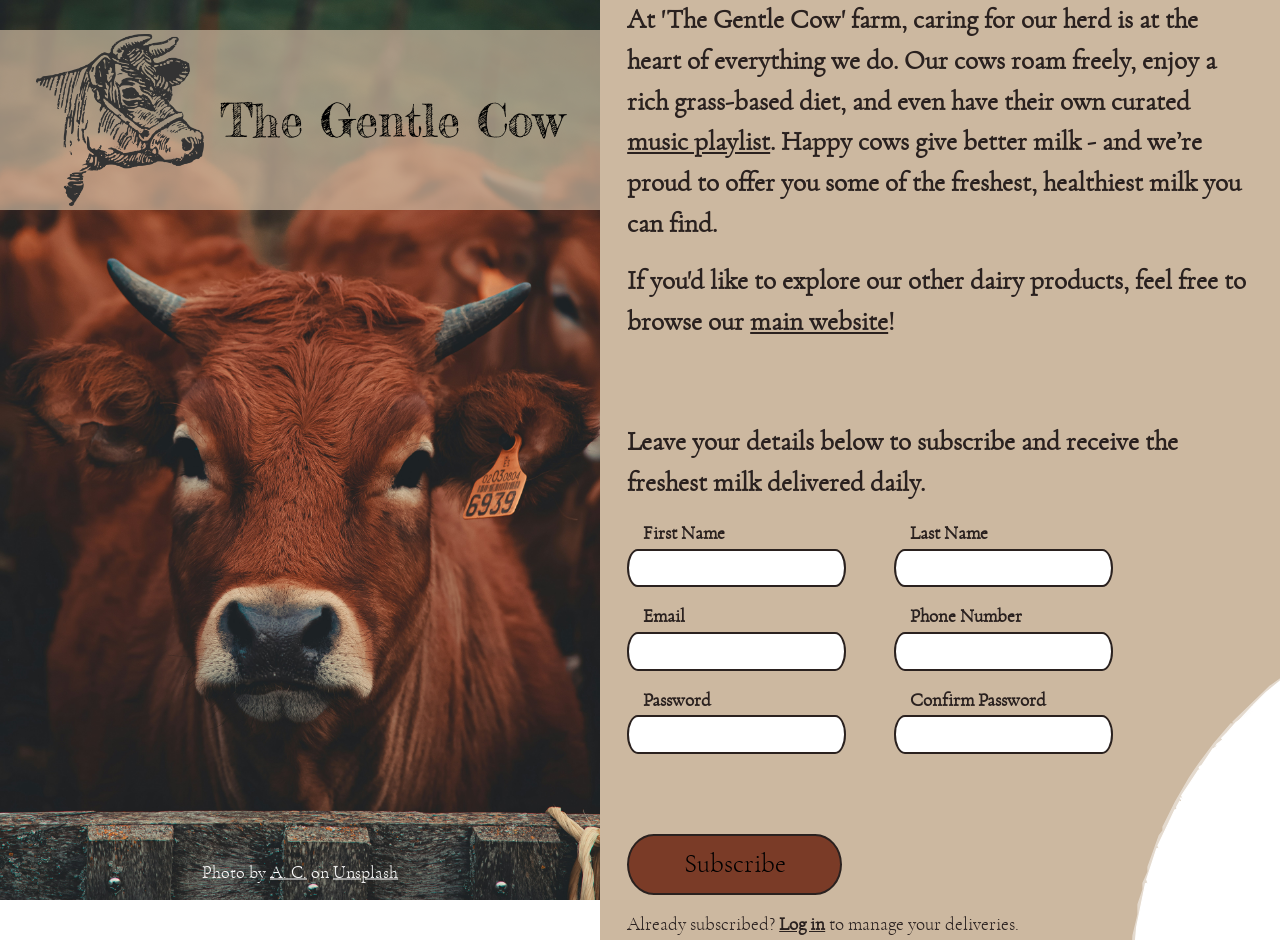
==== commit 888f2244: "Adjust positioning of the svg element, add more notes to readme" ====
--- a/index.html
+++ b/index.html
@@ -100,7 +100,7 @@
                     </div>
                 </div>
 
-                 <svg id="river" viewBox="0 0 1200 400" width="800" height="800" version="1.1" xmlns="http://www.w3.org/2000/svg" ><path fill="rgb(0,0,0)" stroke="rgb(0,0,0)" stroke-width="1" opacity="0" d="M 0 0 L 1280 0 L 1280 852 L 844.5 852 L 835.5 844 L 832 843 L 830.5 840 L 828.5 840 L 820 834 Q 821.1 831.3 818.5 832 L 800 817.5 L 798.5 815 L 780 797.5 L 777.5 794 Q 774.9 794.8 776 791.5 L 772 788.5 L 760 771.5 L 748 746.5 L 744 733.5 Q 744.9 725.1 742 720.5 L 741 697.5 L 742 696.5 L 742 688.5 L 744 682.5 L 744 676.5 Q 747.5 672 748 664.5 L 757 647.5 L 773.5 626 L 776 624.5 L 777.5 622 L 780 620.5 L 781.5 618 L 784 616.5 L 785.5 614 L 800 602.5 Q 799.2 599.9 802.5 601 L 810.5 594 L 837.5 576 L 841.5 575 L 844.5 572 L 846.5 572 L 864.5 561 L 908.5 539 L 911.5 539 L 928.5 530 Q 934.7 529.7 937.5 526 L 940.5 526 L 944.5 523 L 949.5 522 L 964.5 514 L 969.5 513 L 973.5 510 L 978.5 509 L 984.5 505 L 987.5 505 L 1050.5 476 L 1082.5 459 L 1116 436.5 L 1117.5 434 Q 1128.5 427.5 1136 417.5 L 1144 407.5 L 1144 405 Q 1146.7 406.1 1146 403.5 L 1152 393.5 L 1152 389.5 L 1155 383.5 L 1156 364.5 Q 1153.3 351.3 1145.5 343 Q 1142.9 343.8 1144 340.5 L 1140 337.5 L 1137.5 334 Q 1135.3 334.8 1136 332.5 L 1111.5 316 L 1097.5 309 L 1092.5 308 L 1088.5 305 L 1085.5 305 L 1078.5 301 L 1075.5 301 L 1066.5 297 L 1062.5 297 L 1037.5 288 L 1032.5 288 L 1022.5 284 L 1016.5 284 L 1009.5 281 L 1000.5 280 L 989.5 276 L 983.5 276 L 970.5 272 L 964.5 272 L 951.5 268 L 941.5 267 L 928.5 263 L 922.5 263 L 909.5 259 L 902.5 259 L 889.5 255 L 883.5 255 L 872.5 251 L 866.5 251 L 856.5 247 L 836.5 242 L 829.5 238 L 826.5 238 L 812 228.5 L 810.5 226 Q 808.3 226.8 809 224.5 Q 806.5 223 808 217.5 L 814.5 210 L 822.5 205 L 846.5 196 L 851.5 196 L 860.5 192 L 865.5 192 L 872.5 189 L 880.5 188 L 890.5 184 L 894.5 184 L 907.5 179 L 910.5 179 L 929.5 170 L 936 164.5 Q 940.3 161.3 940 153.5 L 930.5 142 L 908 127.5 L 906 124.5 L 904 121.5 L 911.5 113 L 916 111 Q 914.9 108.3 917.5 109 L 928 101.5 Q 927.3 99.3 929.5 100 L 936 91.5 L 938 78.5 L 936 70.5 L 930.5 63 L 928 61.5 L 926.5 59 L 924.5 59 L 919.5 55 L 904.5 50 L 881.5 49 L 880.5 50 L 863.5 50 L 849.5 54 L 840.5 55 Q 836 58.5 828.5 59 L 821.5 63 L 818.5 63 L 796 76 L 793.5 80 Q 791.3 79.3 792 81.5 L 788 84 L 787 88 Q 784.3 86.9 785 89.5 L 782 97.5 L 782 107.5 Q 784.5 116 790.5 121 L 793.5 123 L 802.5 129 L 832.5 142 L 837 146.5 L 838 150.5 L 834.5 155 L 826.5 159 L 823.5 159 L 814.5 163 L 809.5 163 L 799.5 167 L 793.5 167 L 781.5 171 L 776.5 171 Q 767.3 175.3 754.5 176 L 743.5 180 L 737.5 180 L 726.5 184 L 720.5 184 L 710.5 188 L 706.5 188 Q 701.1 191.6 692.5 192 L 669.5 201 L 652 210 Q 653.1 212.7 650.5 212 L 644 217.5 L 640 223.5 L 639 234.5 L 641 241.5 L 652.5 254 L 656 255 L 657.5 258 L 674.5 267 L 687.5 271 L 689.5 273 L 705.5 279 Q 714.6 279.9 720.5 284 L 724.5 284 L 733.5 288 L 737.5 288 L 746.5 292 L 750.5 292 L 758.5 296 L 762.5 296 L 770.5 300 L 791.5 306 L 796.5 309 L 799.5 309 L 836 327 Q 834.9 329.7 837.5 329 L 840 330 L 841.5 333 L 846 336.5 L 848 339.5 L 849 342 Q 851.7 340.9 851 343.5 Q 854.1 348.9 853 358.5 L 850 367.5 L 844 376 L 840 378.5 Q 840.8 380.8 838.5 380 L 827.5 388 L 809.5 397 L 806.5 397 Q 802 401.5 793.5 402 L 791.5 404 Q 782.4 404.9 776.5 409 L 772.5 409 L 759.5 414 L 755.5 414 L 744.5 418 L 739.5 418 L 711.5 426 L 706.5 426 L 695.5 430 L 688.5 430 L 684.5 432 L 666.5 435 L 654.5 439 L 647.5 439 L 635.5 443 L 629.5 443 L 615.5 447 L 609.5 447 L 597.5 451 L 591.5 451 L 579.5 455 L 573.5 455 L 560.5 459 L 550.5 460 L 539.5 464 L 533.5 464 L 523.5 468 L 517.5 468 L 506.5 472 L 501.5 472 L 490.5 476 L 485.5 476 L 475.5 480 L 470.5 480 L 456.5 485 L 452.5 485 L 443.5 489 L 438.5 489 L 416.5 497 L 412.5 497 L 406.5 500 L 385.5 506 L 383.5 508 L 374.5 510 L 367.5 514 L 363.5 514 L 356.5 518 L 353.5 518 L 346.5 522 L 343.5 522 L 331.5 527 L 318.5 534 L 313.5 535 L 259.5 564 L 213.5 597 L 184 625.5 Q 184.8 627.8 182.5 627 Q 161 650.5 144 678.5 L 128 709.5 L 128 712.5 L 125 716.5 L 120 729.5 L 120 732.5 L 116 741.5 L 116 745.5 L 112 754.5 L 112 759.5 L 108 771.5 L 108 779.5 L 104 796.5 L 102 852 L 0.5 852 L 0 851.5 L 0 0 Z " /><path fill="rgb(254,254,254)" stroke="rgb(254,254,254)" stroke-width="1" opacity="0.49019607843137253" d="M 881.5 49 L 904.5 50 L 919.5 55 L 928 60.5 L 929.5 63 L 932 64.5 L 936 70.5 L 938 83.5 L 936 91.5 L 929.5 100 Q 927.3 99.3 928 101.5 Q 923.3 107.6 916 109 Q 917.1 111.7 914.5 111 L 905 119.5 L 904 121.5 L 906 126 Q 908.7 124.9 908 127.5 L 916.5 134 L 926.5 139 L 936 147.5 L 940 153.5 L 940 157.5 L 933.5 167 L 920.5 175 L 917.5 175 L 910.5 179 L 834.5 200 L 820.5 206 L 811 213.5 Q 806.7 215.7 808 223.5 L 809 226 L 812 227.5 L 813.5 230 L 824.5 237 Q 832.2 237.8 836.5 242 L 856.5 247 L 866.5 251 L 872.5 251 L 883.5 255 L 889.5 255 L 902.5 259 L 909.5 259 L 922.5 263 L 928.5 263 L 941.5 267 L 951.5 268 L 964.5 272 L 970.5 272 L 983.5 276 L 989.5 276 L 1000.5 280 L 1005.5 280 L 1016.5 284 L 1022.5 284 L 1032.5 288 L 1037.5 288 L 1062.5 297 L 1066.5 297 Q 1071 300.5 1078.5 301 L 1085.5 305 L 1088.5 305 L 1092.5 308 L 1097.5 309 L 1111.5 316 L 1136 332.5 Q 1135.3 334.8 1137.5 334 L 1141.5 339 L 1144 340.5 Q 1142.9 343.8 1145.5 343 Q 1152.1 349.9 1155 360.5 Q 1157.4 367.6 1156 378.5 L 1152 389.5 L 1152 393.5 L 1146 405 Q 1143 403.8 1144 407.5 L 1123.5 430 L 1116 435.5 L 1114.5 438 L 1112.5 438 L 1082.5 459 L 1050.5 476 L 987.5 505 L 984.5 505 L 978.5 509 L 973.5 510 L 969.5 513 L 964.5 514 L 949.5 522 L 944.5 523 L 940.5 526 L 937.5 526 Q 934.7 529.7 928.5 530 L 911.5 539 L 908.5 539 L 864.5 561 L 846.5 572 L 844.5 572 L 841.5 575 L 837.5 576 L 817.5 589 L 802.5 601 L 800 601 L 797.5 605 L 784 615.5 L 782.5 618 L 780 619.5 L 778.5 622 L 776 623.5 L 774.5 626 L 772 627.5 L 757 647.5 L 748 664.5 L 748 667.5 L 744 676.5 L 744 682.5 L 742 688.5 L 741 713.5 L 744 726.5 L 744 733.5 L 748 746.5 L 760 771.5 L 773.5 790 L 776 791.5 Q 774.9 794.8 777.5 794 L 797.5 815 L 800 816.5 L 801.5 819 L 816.5 831 L 820 832 Q 818.9 834.7 821.5 834 L 832 841.5 Q 831.3 843.8 833.5 843 L 844 851.5 L 840 852 L 836.5 847 Q 803.5 826.5 778 798.5 Q 756.7 775.8 745 743.5 L 740 720.5 L 739 700.5 L 740 699.5 L 740 689.5 L 743 673.5 L 751 654.5 Q 765.8 627.8 788.5 609 L 818.5 586 L 862.5 560 L 926.5 529 L 1020.5 488 L 1076.5 460 L 1113.5 436 L 1137 413.5 Q 1145 404.5 1150 392.5 L 1154 377.5 L 1154 365.5 Q 1152.5 356 1148 349.5 L 1132.5 332 L 1109.5 317 L 1066.5 299 L 993.5 279 L 984.5 278 L 966.5 273 L 961.5 273 L 938.5 267 L 928.5 266 L 914.5 262 L 904.5 261 L 860.5 251 L 829.5 241 Q 815.4 236.1 807 225.5 L 806 218.5 L 810 211 Q 819.4 203.8 832.5 199 L 865.5 189 L 901.5 180 L 915.5 175 Q 928.1 170.6 936 161.5 L 938 154.5 L 933 146 L 910.5 132 L 904 125.5 L 903 119.5 L 907.5 114 Q 921.1 106.6 931 95.5 Q 936.7 89.7 936 77.5 Q 933.4 66.6 925.5 61 Q 917.2 54.2 904.5 52 Q 899 53.5 897.5 51 L 871.5 51 L 840.5 57 L 816.5 66 Q 799.9 73.4 789 86.5 Q 782.2 92.7 784 107.5 Q 787.5 116.5 794.5 122 L 834.5 141 L 839 145.5 L 840 150.5 L 834.5 157 L 822.5 162 L 801.5 168 L 754.5 178 L 724.5 186 L 720.5 186 L 692.5 194 L 657.5 209 L 644 220.5 Q 640.5 225 640 232.5 Q 644 246 654.5 253 Q 669.8 264.2 689.5 271 L 799.5 307 L 832.5 323 L 848 335.5 L 855 348.5 L 855 359.5 Q 850.4 373.9 839.5 382 L 825.5 391 L 806.5 400 L 758.5 416 L 693.5 432 L 684.5 433 L 675.5 436 L 647.5 441 L 614.5 449 L 600.5 451 L 578.5 457 L 564.5 459 L 517.5 471 L 513.5 471 L 501.5 475 L 497.5 475 L 493.5 477 L 435.5 492 L 371.5 513 L 311.5 538 L 256.5 568 L 217.5 596 L 179 633.5 L 148 675.5 L 132 705.5 L 121 732.5 L 111 767.5 L 107 789.5 L 106 805.5 L 105 806.5 L 105 818.5 L 104 819.5 L 104 852 L 102 851.5 L 102 829.5 L 103 828.5 L 104 796.5 L 108 779.5 L 108 771.5 L 112 759.5 L 112 754.5 L 116 745.5 L 116 741.5 L 125 716.5 L 128 712.5 L 128 709.5 L 138 689.5 L 149 670.5 Q 164.1 647.1 182.5 627 Q 184.8 627.8 184 625.5 L 213.5 597 L 259.5 564 L 313.5 535 L 318.5 534 L 322.5 531 L 327.5 530 L 331.5 527 L 343.5 522 L 346.5 522 L 353.5 518 L 356.5 518 L 363.5 514 L 367.5 514 L 374.5 510 L 383.5 508 L 385.5 506 L 388.5 506 L 412.5 497 L 416.5 497 L 438.5 489 L 443.5 489 L 452.5 485 L 456.5 485 L 470.5 480 L 475.5 480 L 485.5 476 L 490.5 476 L 497.5 473 L 506.5 472 L 517.5 468 L 523.5 468 L 533.5 464 L 539.5 464 L 550.5 460 L 560.5 459 L 573.5 455 L 579.5 455 L 591.5 451 L 597.5 451 L 609.5 447 L 615.5 447 L 629.5 443 L 635.5 443 L 647.5 439 L 654.5 439 L 666.5 435 L 684.5 432 L 688.5 430 L 695.5 430 L 702.5 427 L 711.5 426 L 723.5 422 L 728.5 422 L 739.5 418 L 744.5 418 L 755.5 414 L 759.5 414 L 772.5 409 L 776.5 409 Q 782.5 405 791.5 404 L 793.5 402 Q 802 401.5 806.5 397 L 809.5 397 L 827.5 388 L 836.5 381 L 840 380 L 842.5 376 Q 844.8 376.8 844 374.5 L 852 363.5 L 853 349.5 L 851 342 Q 848.3 343.1 849 340.5 L 848 338 Q 845.3 339.1 846 336.5 L 840 331.5 Q 840.8 329.3 838.5 330 L 836 329 Q 837.1 326.3 834.5 327 L 827.5 322 L 799.5 309 L 796.5 309 L 791.5 306 L 770.5 300 L 762.5 296 L 758.5 296 L 750.5 292 L 746.5 292 L 737.5 288 L 733.5 288 L 727.5 285 L 720.5 284 L 694.5 275 L 687.5 271 L 674.5 267 L 656 256.5 Q 656.8 254.3 654.5 255 L 644 245.5 L 640 239.5 L 639 227.5 L 640 223.5 L 646.5 215 L 652 212 Q 650.9 209.3 653.5 210 L 669.5 201 L 692.5 192 Q 701.1 191.6 706.5 188 L 710.5 188 L 720.5 184 L 726.5 184 L 737.5 180 L 743.5 180 L 754.5 176 Q 767.3 175.3 776.5 171 L 781.5 171 L 793.5 167 L 799.5 167 L 809.5 163 L 814.5 163 Q 818.8 159.3 826.5 159 L 836 153.5 L 838 148.5 L 832.5 142 L 802.5 129 L 792 123 Q 793.1 120.3 790.5 121 Q 784.5 116 782 107.5 L 782 97.5 L 785 88 Q 787.7 89.1 787 86.5 L 788 84 L 792 81.5 Q 791.3 79.3 793.5 80 L 796 76 L 818.5 63 L 821.5 63 L 828.5 59 L 831.5 59 L 840.5 55 L 849.5 54 L 863.5 50 L 880.5 50 L 881.5 49 Z " /><path fill="rgb(254,254,254)" stroke="rgb(254,254,254)" stroke-width="1" opacity="0.996078431372549" d="M 872.5 51 L 874.5 51 L 896 51.5 L 877.5 52 L 869 53.5 L 871 54.5 L 865.5 55 L 862.5 54 L 860.5 55 L 858 53.5 L 872.5 51 Z " /><path fill="rgb(254,254,254)" stroke="rgb(254,254,254)" stroke-width="1" opacity="0.996078431372549" d="M 898.5 52 L 910 53 L 910.5 55 L 912.5 55 L 922 58 L 921.5 60 L 915.5 57 L 912.5 59 L 903 55.5 L 904.5 55 L 907.5 56 L 907.5 55 L 899.5 54 L 898.5 52 Z " /><path fill="rgb(254,254,254)" stroke="rgb(254,254,254)" stroke-width="1" opacity="0.996078431372549" d="M 854.5 54 L 855 55.5 Q 853.7 58.3 852.5 56 L 850 55.5 L 854.5 54 Z " /><path fill="rgb(254,254,254)" stroke="rgb(254,254,254)" stroke-width="1" opacity="0.996078431372549" d="M 846.5 56 Q 848.8 55.3 848 57.5 L 846.5 56 Z " /><path fill="rgb(254,254,254)" stroke="rgb(254,254,254)" stroke-width="1" opacity="0.996078431372549" d="M 832.5 60 L 834 60.5 L 830.5 62 L 830.5 61 L 832.5 60 Z " /><path fill="rgb(254,254,254)" stroke="rgb(254,254,254)" stroke-width="1" opacity="0.996078431372549" d="M 923.5 60 L 928 63 L 927.5 65 L 923.5 60 Z " /><path fill="rgb(254,254,254)" stroke="rgb(254,254,254)" stroke-width="1" opacity="0.996078431372549" d="M 823 63 L 825 63.5 L 823 64.5 L 823 63 Z " /><path fill="rgb(254,254,254)" stroke="rgb(254,254,254)" stroke-width="1" opacity="0.996078431372549" d="M 820.5 65 L 822 65.5 L 817.5 68 L 818.5 66 L 820.5 65 Z " /><path fill="rgb(254,254,254)" stroke="rgb(254,254,254)" stroke-width="1" opacity="0.996078431372549" d="M 929.5 65 L 930.5 67 Q 927.7 67.7 929.5 65 Z " /><path fill="rgb(254,254,254)" stroke="rgb(254,254,254)" stroke-width="1" opacity="0.996078431372549" d="M 812.5 68 L 814 68.5 L 812 69 L 814 72.5 L 812.5 74 L 810 72.5 L 811 76 L 803.5 78 L 802 74 L 812.5 68 Z " /><path fill="rgb(254,254,254)" stroke="rgb(254,254,254)" stroke-width="1" opacity="0.996078431372549" d="M 800.5 76 L 798 79.5 L 794.5 84 L 793 83.5 L 792.5 85 L 792 83.5 L 800.5 76 Z " /><path fill="rgb(254,254,254)" stroke="rgb(254,254,254)" stroke-width="1" opacity="0.996078431372549" d="M 931 84 Q 934.3 82.7 933 87.5 L 934 90.5 L 931 92.5 L 931 94.5 L 924.5 102 L 918.5 105 L 904 117.5 L 901.5 122 L 900 117.5 Q 901.5 111 906.5 108 L 911 106.5 L 910.5 105 L 914 105 Q 912.9 102.3 915.5 103 L 917 100 L 920 99.5 L 919 97.5 L 926.5 93 Q 927.8 95.3 929 92.5 L 928.5 91 L 930 91.5 L 931 84 Z " /><path fill="rgb(254,254,254)" stroke="rgb(254,254,254)" stroke-width="1" opacity="0.996078431372549" d="M 787.5 91 L 788 92.5 L 786 93.5 L 787.5 91 Z " /><path fill="rgb(254,254,254)" stroke="rgb(254,254,254)" stroke-width="1" opacity="0.996078431372549" d="M 784.5 102 L 785 105.5 L 784 105.5 L 784.5 102 Z " /><path fill="rgb(254,254,254)" stroke="rgb(254,254,254)" stroke-width="1" opacity="0.996078431372549" d="M 785 108 L 787 108.5 L 787 110.5 L 787.5 112 L 788.5 108 L 791 112.5 L 790 115.5 L 790.5 117 Q 785.9 113.9 785 108 Z " /><path fill="rgb(254,254,254)" stroke="rgb(254,254,254)" stroke-width="1" opacity="0.996078431372549" d="M 902.5 123 L 904 126.5 L 903 126.5 L 902.5 123 Z " /><path fill="rgb(254,254,254)" stroke="rgb(254,254,254)" stroke-width="1" opacity="0.996078431372549" d="M 801.5 125 L 804.5 126 L 808 125 L 809.5 128 L 811 127.5 L 812.5 130 L 813.5 128 L 819 130 Q 817.9 132.7 820.5 132 L 824 134.5 L 822.5 135 L 820.5 133 L 815 131.5 L 815.5 130 L 812.5 131 L 801.5 126 L 801.5 125 Z " /><path fill="rgb(254,254,254)" stroke="rgb(254,254,254)" stroke-width="1" opacity="0.996078431372549" d="M 907.5 129 L 922 139.5 L 919.5 138 L 908 132 L 907.5 129 Z " /><path fill="rgb(254,254,254)" stroke="rgb(254,254,254)" stroke-width="1" opacity="0.996078431372549" d="M 825.5 135 L 828 135.5 L 825.5 136 L 825.5 135 Z " /><path fill="rgb(254,254,254)" stroke="rgb(254,254,254)" stroke-width="1" opacity="0.996078431372549" d="M 830.5 138 L 837 140 Q 835.9 142.7 838.5 142 Q 840.8 142.8 840 146.5 L 839 146.5 L 836 141 Q 831.2 141.6 830.5 138 Z " /><path fill="rgb(254,254,254)" stroke="rgb(254,254,254)" stroke-width="1" opacity="0.996078431372549" d="M 924.5 141 L 926.5 144 L 923 146.5 L 932.5 155 L 933 150.5 L 932.5 149 L 936 151.5 L 937 154.5 L 936 159.5 L 935.5 161 L 934.5 159 Q 934.4 165.4 929.5 167 L 918.5 173 L 902.5 179 L 887.5 184 Q 876.5 184.5 868.5 188 L 868.5 187 L 874.5 184 L 876.5 184 L 880 181.5 Q 879.1 178.5 883.5 180 L 887.5 177 L 889.5 177 L 904.5 174 L 906.5 175 L 910 174 L 910 172 L 914.5 172 L 915 170 L 917.5 170 L 919.5 169 L 921.5 170 L 925 168 L 924 165.5 L 931 159.5 L 926.5 157 Q 925.8 159.8 921.5 159 L 919 153.5 L 919 149.5 L 919.5 148 L 923 148.5 L 922 145.5 Q 926.2 143.2 924.5 141 Z " /><path fill="rgb(254,254,254)" stroke="rgb(254,254,254)" stroke-width="1" opacity="0.996078431372549" d="M 928.5 144 L 929.5 146 L 928.5 144 Z " /><path fill="rgb(254,254,254)" stroke="rgb(254,254,254)" stroke-width="1" opacity="0.996078431372549" d="M 840.5 152 L 840 153.5 L 837.5 157 L 835.5 158 L 840.5 152 Z " /><path fill="rgb(254,254,254)" stroke="rgb(254,254,254)" stroke-width="1" opacity="0.996078431372549" d="M 824.5 161 L 828 161.5 L 824 162.5 L 824.5 164 Q 821.5 162.5 824.5 161 Z " /><path fill="rgb(254,254,254)" stroke="rgb(254,254,254)" stroke-width="1" opacity="0.996078431372549" d="M 806.5 166 L 810 166.5 L 806.5 167 L 806.5 166 Z " /><path fill="rgb(254,254,254)" stroke="rgb(254,254,254)" stroke-width="1" opacity="0.996078431372549" d="M 799.5 168 L 802 168.5 L 796.5 170 L 796.5 169 L 799.5 168 Z " /><path fill="rgb(254,254,254)" stroke="rgb(254,254,254)" stroke-width="1" opacity="0.996078431372549" d="M 791 170 L 795 170.5 L 791 172 L 791 170 Z " /><path fill="rgb(254,254,254)" stroke="rgb(254,254,254)" stroke-width="1" opacity="0.996078431372549" d="M 785.5 171 Q 789.3 170.3 790 172.5 Q 788.3 170.9 786.5 174 L 777 174.5 L 777.5 176 L 774 174.5 L 785.5 171 Z " /><path fill="rgb(254,254,254)" stroke="rgb(254,254,254)" stroke-width="1" opacity="0.996078431372549" d="M 761.5 177 L 764 177.5 L 761.5 178 L 761.5 177 Z " /><path fill="rgb(254,254,254)" stroke="rgb(254,254,254)" stroke-width="1" opacity="0.996078431372549" d="M 754.5 178 L 753.5 180 L 754.5 178 Z " /><path fill="rgb(254,254,254)" stroke="rgb(254,254,254)" stroke-width="1" opacity="0.996078431372549" d="M 756.5 178 L 760 178.5 L 756.5 179 L 756.5 178 Z " /><path fill="rgb(254,254,254)" stroke="rgb(254,254,254)" stroke-width="1" opacity="0.996078431372549" d="M 747.5 180 L 750 180.5 L 747.5 181 L 747.5 180 Z " /><path fill="rgb(254,254,254)" stroke="rgb(254,254,254)" stroke-width="1" opacity="0.996078431372549" d="M 744.5 181 L 748 182.5 L 744 184.5 Q 744.8 187.1 741.5 186 L 731.5 189 L 729.5 189 L 726.5 188 L 724.5 189 L 724.5 188 L 727 186.5 L 725.5 186 Q 723.2 188.7 717.5 188 L 717.5 187 L 728 185 L 728.5 187 L 733.5 185 Q 734.7 187.3 736 184.5 L 733 183.5 L 742.5 182 L 744.5 183 L 744.5 181 Z M 740 183 L 740 184 L 743 184 L 740 183 Z " /><path fill="rgb(254,254,254)" stroke="rgb(254,254,254)" stroke-width="1" opacity="0.996078431372549" d="M 729.5 184 L 732 184.5 L 729.5 185 L 729.5 184 Z " /><path fill="rgb(254,254,254)" stroke="rgb(254,254,254)" stroke-width="1" opacity="0.996078431372549" d="M 864 187 Q 867 186 866 189 Q 863 190 864 187 Z " /><path fill="rgb(254,254,254)" stroke="rgb(254,254,254)" stroke-width="1" opacity="0.996078431372549" d="M 714.5 188 L 716 188.5 L 710 190.5 Q 712.3 191.8 709.5 193 L 705.5 192 L 705.5 194 L 702.5 195 L 698.5 194 L 698.5 196 L 693.5 195 L 689.5 197 L 690.5 195 L 714.5 188 Z " /><path fill="rgb(254,254,254)" stroke="rgb(254,254,254)" stroke-width="1" opacity="0.996078431372549" d="M 860.5 188 L 861.5 190 L 859 189.5 L 860.5 188 Z " /><path fill="rgb(254,254,254)" stroke="rgb(254,254,254)" stroke-width="1" opacity="0.996078431372549" d="M 855.5 190 L 858 190.5 L 854.5 192 L 855.5 190 Z " /><path fill="rgb(254,254,254)" stroke="rgb(254,254,254)" stroke-width="1" opacity="0.996078431372549" d="M 845.5 193 L 847 193.5 L 844.5 195 L 845.5 193 Z " /><path fill="rgb(254,254,254)" stroke="rgb(254,254,254)" stroke-width="1" opacity="0.996078431372549" d="M 839.5 195 L 842 195.5 L 836.5 197 L 836.5 196 L 839.5 195 Z " /><path fill="rgb(254,254,254)" stroke="rgb(254,254,254)" stroke-width="1" opacity="0.996078431372549" d="M 828.5 197 L 835 197.5 Q 819.1 202.1 809 212.5 L 805 221.5 L 809.5 229 L 812.5 231 L 817.5 235 L 839 244.5 L 832.5 246 L 824.5 246 Q 823.3 243.8 818.5 245 L 813.5 242 L 810.5 243 L 806 240.5 L 805 233.5 Q 807.3 232.3 804.5 231 Q 801.9 231.8 803 228.5 L 802 223 L 805 222.5 L 804 219.5 Q 806.5 218 805 212.5 L 810 204 Q 817.1 203.9 820.5 199 L 828.5 197 Z " /><path fill="rgb(254,254,254)" stroke="rgb(254,254,254)" stroke-width="1" opacity="0.996078431372549" d="M 679.5 199 L 682 199.5 L 679.5 200 L 679.5 199 Z " /><path fill="rgb(254,254,254)" stroke="rgb(254,254,254)" stroke-width="1" opacity="0.996078431372549" d="M 656.5 210 L 659 210 Q 657.9 212.7 660.5 212 L 660.5 210 L 662 212.5 L 661.5 215 L 653 218 L 652.5 220 L 650.5 220 L 648 220.5 L 648.5 222 L 646.5 221 L 648 223.5 Q 648.5 228 645 228.5 Q 646.4 236.8 643.5 241 Q 640 237 640 229.5 L 646.5 219 L 648 219.5 L 647 217.5 L 649 217.5 Q 647.9 214.2 650.5 215 L 656.5 210 Z " /><path fill="rgb(254,254,254)" stroke="rgb(254,254,254)" stroke-width="1" opacity="0.996078431372549" d="M 844.5 246 L 847 246.5 L 844.5 247 L 844.5 246 Z " /><path fill="rgb(254,254,254)" stroke="rgb(254,254,254)" stroke-width="1" opacity="0.996078431372549" d="M 850.5 248 L 859 250.5 L 856.5 251 L 850.5 249 L 850.5 248 Z " /><path fill="rgb(254,254,254)" stroke="rgb(254,254,254)" stroke-width="1" opacity="0.996078431372549" d="M 654.5 251 L 655.5 253 Q 652.7 253.7 654.5 251 Z " /><path fill="rgb(254,254,254)" stroke="rgb(254,254,254)" stroke-width="1" opacity="0.996078431372549" d="M 864.5 252 L 867 252.5 L 864.5 253 L 864.5 252 Z " /><path fill="rgb(254,254,254)" stroke="rgb(254,254,254)" stroke-width="1" opacity="0.996078431372549" d="M 871.5 254 L 876 254.5 L 871.5 255 L 871.5 254 Z " /><path fill="rgb(254,254,254)" stroke="rgb(254,254,254)" stroke-width="1" opacity="0.996078431372549" d="M 878.5 255 L 883 256.5 L 881.5 257 L 878.5 256 L 878.5 255 Z " /><path fill="rgb(254,254,254)" stroke="rgb(254,254,254)" stroke-width="1" opacity="0.996078431372549" d="M 884.5 257 L 893 258 Q 894.1 260.7 891.5 260 L 886.5 258 Q 884.7 260.5 884.5 257 Z " /><path fill="rgb(254,254,254)" stroke="rgb(254,254,254)" stroke-width="1" opacity="0.996078431372549" d="M 894.5 258 L 896 261.5 L 894 262 L 894.5 258 Z " /><path fill="rgb(254,254,254)" stroke="rgb(254,254,254)" stroke-width="1" opacity="0.996078431372549" d="M 896.5 259 L 917.5 264 L 922.5 264 L 925.5 266 L 932.5 266 L 938.5 269 L 940.5 268 L 945.5 271 L 949.5 270 L 956 271.5 L 951.5 273 L 948.5 271 L 945.5 272 L 938.5 270 L 933.5 271 L 930.5 270 L 923 270 L 923 266.5 L 922 266.5 L 921.5 268 L 920 267.5 Q 920.6 270.3 914.5 269 Q 913 271.5 907.5 270 L 900.5 267 Q 898.5 269.8 894 269 L 893 266.5 L 899.5 263 L 904 263 Q 905.1 260.3 902.5 261 L 901.5 262 L 897.5 260 L 896.5 259 Z M 914 264 L 913 266 L 916 267 L 914 264 Z " /><path fill="rgb(254,254,254)" stroke="rgb(254,254,254)" stroke-width="1" opacity="0.996078431372549" d="M 674.5 263 L 678 264.5 L 676.5 265 L 674.5 263 Z " /><path fill="rgb(254,254,254)" stroke="rgb(254,254,254)" stroke-width="1" opacity="0.996078431372549" d="M 683 266 L 685.5 266 L 690 269.5 L 688.5 270 L 683 268 L 683 266 Z " /><path fill="rgb(254,254,254)" stroke="rgb(254,254,254)" stroke-width="1" opacity="0.996078431372549" d="M 957.5 272 L 974.5 275 L 986.5 279 L 988.5 279 L 990 279.5 L 986.5 280 L 984.5 280 Q 981.2 281.1 982 278.5 L 980.5 279 L 975.5 280 L 966 276.5 L 968 275.5 L 957.5 273 L 957.5 272 Z " /><path fill="rgb(254,254,254)" stroke="rgb(254,254,254)" stroke-width="1" opacity="0.996078431372549" d="M 991.5 279 L 996 280 L 995.5 282 L 992.5 281 Q 989.7 281.7 991.5 279 Z " /><path fill="rgb(254,254,254)" stroke="rgb(254,254,254)" stroke-width="1" opacity="0.996078431372549" d="M 997.5 281 Q 999 284.5 1000.5 282 L 1008 283 L 1007.5 285 L 1003.5 283 L 997.5 284 L 997.5 281 Z " /><path fill="rgb(254,254,254)" stroke="rgb(254,254,254)" stroke-width="1" opacity="0.996078431372549" d="M 1010.5 284 L 1025 287.5 L 1021.5 289 L 1015.5 286 L 1012.5 287 L 1010.5 284 Z " /><path fill="rgb(254,254,254)" stroke="rgb(254,254,254)" stroke-width="1" opacity="0.996078431372549" d="M 1029.5 289 L 1039 291 L 1038.5 293 L 1035.5 291 L 1033.5 291 Q 1028.9 291.8 1029.5 289 Z " /><path fill="rgb(254,254,254)" stroke="rgb(254,254,254)" stroke-width="1" opacity="0.996078431372549" d="M 1041.5 292 L 1068 300.5 L 1064.5 301 L 1062.5 300 L 1061.5 301 L 1058.5 298 L 1057.5 299 L 1047 296 Q 1048.3 292.7 1043.5 294 L 1041.5 292 Z " /><path fill="rgb(254,254,254)" stroke="rgb(254,254,254)" stroke-width="1" opacity="0.996078431372549" d="M 1070.5 301 L 1074 302.5 L 1072.5 303 L 1070.5 301 Z " /><path fill="rgb(254,254,254)" stroke="rgb(254,254,254)" stroke-width="1" opacity="0.996078431372549" d="M 1075.5 303 L 1083 306.5 L 1081.5 306 L 1076.5 305 L 1075.5 303 Z " /><path fill="rgb(254,254,254)" stroke="rgb(254,254,254)" stroke-width="1" opacity="0.996078431372549" d="M 1085.5 307 L 1090 309.5 L 1087.5 310 L 1085.5 307 Z " /><path fill="rgb(254,254,254)" stroke="rgb(254,254,254)" stroke-width="1" opacity="0.996078431372549" d="M 1097.5 313 L 1099.5 314 L 1101.5 314 L 1115.5 321 L 1130 331.5 L 1126 329.5 Q 1127.1 332.8 1124.5 332 L 1122.5 328 L 1121.5 329 L 1117.5 325 L 1112.5 321 L 1111 321.5 L 1109.5 319 L 1101.5 317 L 1097.5 313 Z " /><path fill="rgb(254,254,254)" stroke="rgb(254,254,254)" stroke-width="1" opacity="0.996078431372549" d="M 855.5 347 L 856 350.5 L 855 350.5 L 855.5 347 Z " /><path fill="rgb(254,254,254)" stroke="rgb(254,254,254)" stroke-width="1" opacity="0.996078431372549" d="M 855.5 358 L 856 361.5 L 855 361.5 L 855.5 358 Z " /><path fill="rgb(254,254,254)" stroke="rgb(254,254,254)" stroke-width="1" opacity="0.996078431372549" d="M 1153.5 369 L 1154 375.5 L 1153 375.5 L 1153.5 369 Z " /><path fill="rgb(254,254,254)" stroke="rgb(254,254,254)" stroke-width="1" opacity="0.996078431372549" d="M 1131.5 411 L 1135.5 412 L 1137 411.5 L 1136 414.5 L 1121.5 429 L 1117.5 432 L 1117 430.5 L 1122 427 L 1123 423.5 L 1129.5 416 L 1132.5 414 L 1132.5 413 L 1130 412.5 L 1131.5 411 Z " /><path fill="rgb(254,254,254)" stroke="rgb(254,254,254)" stroke-width="1" opacity="0.996078431372549" d="M 721.5 425 L 725 425.5 L 721.5 426 L 721.5 425 Z " /><path fill="rgb(254,254,254)" stroke="rgb(254,254,254)" stroke-width="1" opacity="0.996078431372549" d="M 715.5 426 L 719 426.5 L 710.5 429 L 710.5 428 L 715.5 426 Z " /><path fill="rgb(254,254,254)" stroke="rgb(254,254,254)" stroke-width="1" opacity="0.996078431372549" d="M 687.5 433 L 691 433.5 L 687.5 434 L 687.5 433 Z " /><path fill="rgb(254,254,254)" stroke="rgb(254,254,254)" stroke-width="1" opacity="0.996078431372549" d="M 677.5 435 L 680 435.5 L 677.5 436 L 677.5 435 Z " /><path fill="rgb(254,254,254)" stroke="rgb(254,254,254)" stroke-width="1" opacity="0.996078431372549" d="M 673.5 436 L 676 436.5 L 673.5 437 L 673.5 436 Z " /><path fill="rgb(254,254,254)" stroke="rgb(254,254,254)" stroke-width="1" opacity="0.996078431372549" d="M 668.5 437 L 672 437.5 L 665.5 439 L 665.5 438 L 668.5 437 Z " /><path fill="rgb(254,254,254)" stroke="rgb(254,254,254)" stroke-width="1" opacity="0.996078431372549" d="M 658.5 439 L 661 439.5 L 658.5 440 L 658.5 439 Z " /><path fill="rgb(254,254,254)" stroke="rgb(254,254,254)" stroke-width="1" opacity="0.996078431372549" d="M 650.5 441 L 653 441.5 L 650.5 442 L 650.5 441 Z " /><path fill="rgb(254,254,254)" stroke="rgb(254,254,254)" stroke-width="1" opacity="0.996078431372549" d="M 627.5 446 L 631 446.5 L 627.5 447 L 627.5 446 Z " /><path fill="rgb(254,254,254)" stroke="rgb(254,254,254)" stroke-width="1" opacity="0.996078431372549" d="M 608.5 450 L 612 450.5 L 608.5 451 L 608.5 450 Z " /><path fill="rgb(254,254,254)" stroke="rgb(254,254,254)" stroke-width="1" opacity="0.996078431372549" d="M 1082.5 452 L 1085 452.5 Q 1085.8 454.8 1083.5 454 L 1082 454.5 L 1082.5 452 Z " /><path fill="rgb(254,254,254)" stroke="rgb(254,254,254)" stroke-width="1" opacity="0.996078431372549" d="M 593.5 453 L 596 453.5 L 588.5 455 L 588.5 454 L 593.5 453 Z " /><path fill="rgb(254,254,254)" stroke="rgb(254,254,254)" stroke-width="1" opacity="0.996078431372549" d="M 1078.5 454 L 1079 456.5 L 1076.5 459 L 1070.5 462 L 1067 461 L 1068.5 458 L 1071.5 458 L 1078.5 454 Z " /><path fill="rgb(254,254,254)" stroke="rgb(254,254,254)" stroke-width="1" opacity="0.996078431372549" d="M 571.5 458 L 575 458.5 L 571.5 459 L 571.5 458 Z " /><path fill="rgb(254,254,254)" stroke="rgb(254,254,254)" stroke-width="1" opacity="0.996078431372549" d="M 550.5 463 L 553 463.5 L 550.5 464 L 550.5 463 Z " /><path fill="rgb(254,254,254)" stroke="rgb(254,254,254)" stroke-width="1" opacity="0.996078431372549" d="M 1063.5 464 L 1065 464.5 L 1062.5 466 L 1063.5 464 Z " /><path fill="rgb(254,254,254)" stroke="rgb(254,254,254)" stroke-width="1" opacity="0.996078431372549" d="M 520.5 470 L 519.5 472 L 520.5 470 Z " /><path fill="rgb(254,254,254)" stroke="rgb(254,254,254)" stroke-width="1" opacity="0.996078431372549" d="M 1048.5 472 L 1047.5 474 L 1048.5 472 Z " /><path fill="rgb(254,254,254)" stroke="rgb(254,254,254)" stroke-width="1" opacity="0.996078431372549" d="M 1040.5 476 L 1042 476.5 L 1039.5 478 L 1040.5 476 Z " /><path fill="rgb(254,254,254)" stroke="rgb(254,254,254)" stroke-width="1" opacity="0.996078431372549" d="M 1019.5 486 L 1021 486.5 L 1018.5 488 L 1019.5 486 Z " /><path fill="rgb(254,254,254)" stroke="rgb(254,254,254)" stroke-width="1" opacity="0.996078431372549" d="M 427.5 495 L 429 495.5 L 427 496.5 L 427.5 498 L 425.5 499 L 424 496.5 L 427.5 495 Z " /><path fill="rgb(254,254,254)" stroke="rgb(254,254,254)" stroke-width="1" opacity="0.996078431372549" d="M 998.5 495 L 1001 495.5 L 997.5 497 L 998.5 495 Z " /><path fill="rgb(254,254,254)" stroke="rgb(254,254,254)" stroke-width="1" opacity="0.996078431372549" d="M 994.5 497 L 996 497.5 L 991.5 500 L 991 498 L 994.5 497 Z " /><path fill="rgb(254,254,254)" stroke="rgb(254,254,254)" stroke-width="1" opacity="0.996078431372549" d="M 417.5 498 L 421 499.5 L 419.5 499 L 416.5 500 L 417.5 498 Z " /><path fill="rgb(254,254,254)" stroke="rgb(254,254,254)" stroke-width="1" opacity="0.996078431372549" d="M 411.5 500 L 414 500.5 L 411.5 501 L 411.5 500 Z " /><path fill="rgb(254,254,254)" stroke="rgb(254,254,254)" stroke-width="1" opacity="0.996078431372549" d="M 407.5 501 L 409 501.5 L 400 505.5 L 402 506.5 L 397.5 507 L 395.5 507 L 393 507 Q 394.3 510 390.5 509 Q 389 511.5 383.5 510 L 379 512.5 L 381 513.5 L 378.5 514 L 376.5 513 L 374 514.5 L 374.5 516 Q 372.3 516.8 373 514.5 L 372.5 513 L 396.5 505 L 398.5 506 L 398.5 504 L 407.5 501 Z " /><path fill="rgb(254,254,254)" stroke="rgb(254,254,254)" stroke-width="1" opacity="0.996078431372549" d="M 369.5 514 L 371 514.5 L 369 515 Q 370.3 518.3 365.5 517 L 365.5 518 L 367 518.5 L 363.5 519 L 361.5 518 L 359.5 521 L 357 520 L 358 522.5 L 356 523 L 355.5 521 L 352.5 524 Q 344.9 523.4 342.5 528 L 340 526.5 L 369.5 514 Z " /><path fill="rgb(254,254,254)" stroke="rgb(254,254,254)" stroke-width="1" opacity="0.996078431372549" d="M 945.5 519 L 947 519.5 L 944.5 521 L 945.5 519 Z " /><path fill="rgb(254,254,254)" stroke="rgb(254,254,254)" stroke-width="1" opacity="0.996078431372549" d="M 337.5 527 L 339 527.5 L 334.5 530 L 335.5 528 L 337.5 527 Z " /><path fill="rgb(254,254,254)" stroke="rgb(254,254,254)" stroke-width="1" opacity="0.996078431372549" d="M 919.5 530 L 921 530.5 L 915.5 534 L 916.5 532 L 919.5 530 Z " /><path fill="rgb(254,254,254)" stroke="rgb(254,254,254)" stroke-width="1" opacity="0.996078431372549" d="M 328.5 531 L 331 531.5 L 327 533.5 L 326.5 535 L 324.5 535 Q 322.2 538.8 315.5 538 L 313.5 540 Q 312.3 537.8 311 540.5 L 310.5 542 L 308 541 Q 309.3 544.3 304.5 543 L 304.5 544 L 306 544.5 L 302 545 Q 300.9 542.3 303.5 543 L 311.5 538 L 314.5 538 L 328.5 531 Z " /><path fill="rgb(254,254,254)" stroke="rgb(254,254,254)" stroke-width="1" opacity="0.996078431372549" d="M 909.5 535 L 908.5 537 L 909.5 535 Z " /><path fill="rgb(254,254,254)" stroke="rgb(254,254,254)" stroke-width="1" opacity="0.996078431372549" d="M 904.5 537 L 907 537.5 L 901.5 540 L 901.5 539 L 904.5 537 Z " /><path fill="rgb(254,254,254)" stroke="rgb(254,254,254)" stroke-width="1" opacity="0.996078431372549" d="M 300.5 544 L 301 546 L 303 546.5 L 300.5 548 L 299 547.5 L 300 549.5 L 297.5 550 L 296 549.5 L 294.5 552 L 292 552 Q 293.1 554.7 290.5 554 L 284.5 557 L 282.5 556 L 275 559 L 274.5 561 Q 271 559 275.5 557 L 300.5 544 Z " /><path fill="rgb(254,254,254)" stroke="rgb(254,254,254)" stroke-width="1" opacity="0.996078431372549" d="M 876.5 551 L 878 551.5 L 875.5 553 L 876.5 551 Z " /><path fill="rgb(254,254,254)" stroke="rgb(254,254,254)" stroke-width="1" opacity="0.996078431372549" d="M 270.5 560 L 272 560.5 L 270.5 563 L 268.5 562 L 268.5 564 L 266 564 Q 267.3 567 263.5 566 L 265.5 563 L 270.5 560 Z " /><path fill="rgb(254,254,254)" stroke="rgb(254,254,254)" stroke-width="1" opacity="0.996078431372549" d="M 852.5 564 L 854 564.5 L 841.5 572 L 840 571.5 Q 840.8 573.8 838.5 573 L 835.5 575 L 836.5 573 L 847.5 565 L 849.5 565 L 852.5 564 Z " /><path fill="rgb(254,254,254)" stroke="rgb(254,254,254)" stroke-width="1" opacity="0.996078431372549" d="M 254.5 570 L 257 570.5 L 254 571.5 L 256 572.5 L 252 573.5 L 252.5 575 L 249.5 574 L 250 575.5 Q 250.8 577.8 248.5 577 L 245 578 L 246.5 575 L 254.5 570 Z " /><path fill="rgb(254,254,254)" stroke="rgb(254,254,254)" stroke-width="1" opacity="0.996078431372549" d="M 243.5 578 L 244.5 580 L 243.5 578 Z " /><path fill="rgb(254,254,254)" stroke="rgb(254,254,254)" stroke-width="1" opacity="0.996078431372549" d="M 817.5 585 L 816.5 587 L 817.5 585 Z " /><path fill="rgb(254,254,254)" stroke="rgb(254,254,254)" stroke-width="1" opacity="0.996078431372549" d="M 811 589 L 813 589.5 L 811 590.5 L 811 589 Z " /><path fill="rgb(254,254,254)" stroke="rgb(254,254,254)" stroke-width="1" opacity="0.996078431372549" d="M 800.5 592 Q 802.8 591.3 802 593.5 L 803 593.5 Q 802.2 590.9 805.5 592 L 807.5 592 L 809 592.5 L 793.5 604 L 797 599.5 L 797 597.5 Q 796.3 593.8 798.5 593 L 800.5 592 Z " /><path fill="rgb(254,254,254)" stroke="rgb(254,254,254)" stroke-width="1" opacity="0.996078431372549" d="M 788.5 605 L 791 606.5 L 771.5 625 L 771 623.5 L 771 621.5 L 772 619.5 Q 769.8 618.3 772.5 617 L 775 615.5 L 777 612.5 L 785.5 606 Q 787 608.5 788.5 605 Z " /><path fill="rgb(254,254,254)" stroke="rgb(254,254,254)" stroke-width="1" opacity="0.996078431372549" d="M 199.5 613 L 199 614.5 L 200 616.5 L 198 617 L 196.5 620 L 194.5 620 L 187.5 626 L 199.5 613 Z " /><path fill="rgb(254,254,254)" stroke="rgb(254,254,254)" stroke-width="1" opacity="0.996078431372549" d="M 769.5 626 L 767.5 629 L 769.5 626 Z " /><path fill="rgb(254,254,254)" stroke="rgb(254,254,254)" stroke-width="1" opacity="0.996078431372549" d="M 176.5 638 L 175.5 640 L 176.5 638 Z " /><path fill="rgb(254,254,254)" stroke="rgb(254,254,254)" stroke-width="1" opacity="0.996078431372549" d="M 171.5 644 L 172 645.5 L 169.5 647 L 169.5 646 Q 172 646.7 171.5 644 Z " /><path fill="rgb(254,254,254)" stroke="rgb(254,254,254)" stroke-width="1" opacity="0.996078431372549" d="M 756.5 769 L 758 772.5 L 757 772.5 L 756.5 769 Z " /><path fill="rgb(254,254,254)" stroke="rgb(254,254,254)" stroke-width="1" opacity="0.996078431372549" d="M 761.5 778 L 762.5 780 L 761.5 778 Z " /><path fill="rgb(254,254,254)" stroke="rgb(254,254,254)" stroke-width="1" opacity="0.996078431372549" d="M 775.5 796 L 778 799.5 L 776 798.5 L 775.5 796 Z " /><path fill="rgb(254,254,254)" stroke="rgb(254,254,254)" stroke-width="1" opacity="0.996078431372549" d="M 780.5 802 L 788.5 811 L 780.5 802 Z " /><path fill="rgb(254,254,254)" stroke="rgb(254,254,254)" stroke-width="1" opacity="0.996078431372549" d="M 796.5 818 Q 798.8 817.3 798 819.5 L 796.5 818 Z " /><path fill="rgb(254,254,254)" stroke="rgb(254,254,254)" stroke-width="1" opacity="0.996078431372549" d="M 800.5 821 L 803 822.5 L 801.5 823 L 800.5 821 Z " /><path fill="rgb(254,254,254)" stroke="rgb(254,254,254)" stroke-width="1" opacity="0.996078431372549" d="M 805.5 826 L 814 831.5 L 812.5 831 Q 810.3 830.3 811 832.5 L 808.5 831 L 806 829.5 L 807.5 830 Q 810.1 830.7 809 828 Q 805.2 828.8 805.5 826 Z " /><path fill="rgb(254,254,254)" stroke="rgb(254,254,254)" stroke-width="1" opacity="0.996078431372549" d="M 815.5 832 L 819 834.5 L 816 835 L 815.5 832 Z " /><path fill="rgb(254,254,254)" stroke="rgb(254,254,254)" stroke-width="1" opacity="0.996078431372549" d="M 820.5 836 Q 825.3 842.5 833 844 L 834.5 847 Q 838.5 846.5 839 849.5 L 840 851.5 L 811.5 852 L 812.5 850 L 816 849.5 L 814 849 Q 813 844.3 816.5 843 L 821 842.5 L 820 840.5 L 822 838.5 L 820.5 836 Z M 825 841 L 826 843 Q 827 840 825 841 Z " /><path fill="rgb(254,254,254)" stroke="rgb(254,254,254)" stroke-width="1" opacity="0.996078431372549" d="M 817.5 837 L 820 838.5 L 818.5 839 L 817.5 837 Z " /><path fill="rgb(255,255,255)" stroke="rgb(255,255,255)" stroke-width="1" opacity="1" d="M 896.5 51 Q 898.8 50.3 898 52.5 L 899.5 54 Q 905.6 52.9 908 55.5 L 905.5 56 L 903.5 55 L 904.5 57 L 912.5 59 L 915 57.5 L 914.5 56 L 921.5 60 L 923 59.5 L 924.5 62 Q 925.8 59.8 927 62.5 Q 924.8 63.7 927.5 65 L 929 64.5 Q 927.9 67.8 930.5 67 Q 934.4 69.6 935 75.5 L 934.5 77 L 936 77.5 L 936 84.5 Q 932.5 86 935 87.5 L 934.5 89 Q 932 87.8 933 84 Q 929.3 82.7 931 88.5 L 927.5 94 L 925.5 94 L 923 94.5 L 923.5 96 L 921.5 96 L 919 97.5 L 920 99.5 L 917 100 L 915.5 103 Q 912.9 102.3 914 105 L 910.5 105 L 910.5 107 Q 904.2 107.7 902 112.5 L 900 119.5 L 901.5 122 L 903 121.5 L 902 124.5 L 904 124.5 L 903 126.5 Q 905 124.8 907 128.5 L 908 132 L 916.5 137 L 918 136.5 L 917.5 138 L 921.5 140 L 923.5 140 L 933 146 L 936 150.5 L 933.5 149 L 932 149.5 L 933 154.5 L 929.5 157 L 930.5 155 L 932 154.5 L 923.5 147 L 922.5 149 L 919 148.5 L 918 150.5 L 920 154.5 Q 919.3 158.3 921.5 159 Q 926.1 159.6 927.5 157 L 931 159.5 L 924 165.5 L 925 168 L 920.5 170 L 918.5 169 L 915 170 L 915 172 L 910.5 172 L 910 174 L 907.5 174 L 905.5 175 L 903.5 174 L 888.5 178 L 886.5 178 Q 884.5 180.8 880 180 L 877.5 184 L 875.5 185 L 873.5 185 L 870 186.5 L 873 187.5 L 870.5 188 L 868.5 187 L 868.5 189 L 866 189 Q 867 186 864 187 L 865 189.5 L 852.5 193 L 850.5 192 L 850.5 194 L 846.5 195 L 846.5 193 L 844 194.5 Q 844.8 196.8 842.5 196 L 839.5 195 L 839.5 196 L 841 196.5 L 839.5 197 L 836.5 196 L 836.5 197 L 838 197.5 L 833.5 199 L 833.5 198 L 835 197.5 L 828.5 197 L 820.5 199 Q 817.1 203.9 810 204 L 805 212.5 L 805 218.5 L 806 221.5 L 802 223 L 803 231 L 806 232.5 Q 803.8 233.7 805 238.5 L 807.5 242 L 810.5 243 L 814.5 243 L 818.5 245 L 832.5 246 L 839.5 244 L 840 246 L 844 245 Q 842.7 248.3 847.5 247 L 850 247.5 Q 849.3 249.8 851.5 249 L 853 248.5 L 852.5 250 L 856.5 249 L 856.5 251 L 859.5 250 L 860 252 L 864 251 Q 862.8 254 866.5 253 L 868 252.5 Q 867.3 254.8 869.5 254 L 872.5 253 L 872.5 254 L 871 254.5 L 875.5 255 Q 877 252.5 878.5 256 L 882.5 257 L 884.5 256 L 885.5 259 L 887.5 259 L 893 260 L 893.5 258 L 894 262 L 896 261.5 L 895 259.5 L 896.5 260 L 898.5 261 L 902.5 261 Q 905.1 260.3 904 263 L 899.5 263 L 894 265.5 L 894 267.5 Q 893.1 270.5 897.5 269 L 900.5 267 L 907.5 270 L 913.5 270 L 920 269 L 920.5 267 L 922 267.5 L 921 265.5 L 923 266.5 L 923 270 L 930.5 270 L 933.5 271 L 938.5 270 Q 939.7 272.3 944.5 271 L 944.5 269 L 947 269.5 L 945.5 272 L 948.5 271 L 951.5 273 L 956.5 271 L 957 273 L 968 275.5 L 966 276.5 L 976.5 280 L 981.5 278 L 982 280 Q 985.4 280.8 986.5 278 L 986.5 280 L 990.5 279 L 991 281 L 993.5 282 L 996 281.5 Q 995.3 279.3 997.5 280 L 1002 281.5 L 999.5 283 Q 998.3 280.8 997 283.5 L 1001.5 284 L 1005.5 282 L 1005.5 283 L 1004 283.5 L 1005.5 285 L 1008 284.5 Q 1007.3 281.9 1010 283 L 1012.5 287 L 1016.5 287 L 1021.5 289 L 1025.5 287 L 1030 288.5 Q 1027.8 289.8 1030.5 291 L 1034.5 292 L 1037 290.5 L 1036.5 292 L 1038.5 293 L 1039 291 L 1041 291 Q 1039.9 293.7 1042.5 293 L 1047 294 Q 1045.8 297 1049.5 296 L 1057.5 299 L 1060 297.5 Q 1057.8 298.8 1060.5 300 L 1063 298.5 L 1062.5 300 L 1067.5 301 L 1070 300 Q 1068.9 302.7 1071.5 302 L 1073 301.5 L 1072.5 303 L 1074.5 302 L 1076.5 305 L 1080.5 304 L 1080.5 306 L 1082.5 305 L 1088 307.5 L 1086 308.5 L 1087.5 310 Q 1089 306.5 1090.5 309 L 1095 310.5 L 1094.5 312 L 1096.5 311 L 1100 313.5 Q 1097.2 315.2 1101.5 317 L 1107.5 318 L 1107.5 317 L 1106 316.5 L 1107.5 316 L 1111 318.5 L 1111 320.5 L 1111.5 322 L 1112.5 319 L 1115 320.5 L 1113 321.5 L 1121.5 329 L 1123 328.5 L 1124.5 332 Q 1127.1 332.8 1126 329.5 L 1128.5 329 L 1131.5 332 L 1142 341.5 Q 1140.9 344.8 1143.5 344 Q 1152.8 352.2 1154 368.5 Q 1151.5 370 1153 375.5 L 1154 378 L 1152 378.5 L 1152 380.5 L 1153 383.5 Q 1148.4 400.9 1137.5 412 L 1135.5 412 L 1131.5 411 L 1130.5 413 L 1133 413.5 L 1131 414 Q 1132.1 416.7 1129.5 416 L 1126 420.5 Q 1128.3 421.8 1125.5 423 Q 1124.3 420.8 1123 423.5 L 1122 427 L 1117 430.5 Q 1117.5 435.5 1113.5 436 L 1072.5 462 L 1072.5 459 L 1074.5 460 L 1079 456.5 Q 1077.8 453.8 1076.5 456 L 1067 459.5 Q 1066.2 462.1 1069.5 461 L 1070.5 463 L 1058.5 469 L 1056.5 468 L 1056.5 470 L 1042.5 477 L 1040.5 476 L 1040.5 478 L 1039 477.5 L 1037.5 480 L 1019.5 488 L 1018 487.5 L 1017.5 489 L 1016 488.5 Q 1016.8 490.8 1014.5 490 L 988.5 502 L 986.5 501 L 986.5 503 L 970.5 510 L 969 509.5 Q 969.8 511.8 967.5 511 L 959.5 515 L 957.5 514 L 957.5 516 L 941.5 523 L 939.5 522 L 939.5 524 L 927.5 529 L 926 528.5 L 925.5 530 L 924 529.5 Q 924.8 531.8 922.5 531 L 914.5 535 L 913 534.5 Q 913.8 536.8 911.5 536 L 906.5 539 L 906.5 537 L 903 538.5 L 905 539.5 L 899.5 542 L 898 541.5 Q 898.8 543.8 896.5 543 L 894.5 543 L 893 543.5 L 893.5 545 L 865.5 559 L 864 558.5 Q 864.8 560.8 862.5 560 L 854.5 565 L 852.5 564 L 847.5 567 L 846.5 566 L 843.5 569 L 840 570.5 L 841 572.5 L 840 572.5 L 839.5 571 L 837.5 575 L 837.5 573 L 835 574.5 L 835.5 576 L 813.5 590 L 811 589 L 809.5 593 L 807.5 592 Q 809.2 594 805.5 596 L 807 593.5 L 805.5 592 Q 802.2 590.9 803 593.5 L 802 593.5 Q 802.8 591.3 800.5 592 L 797 594.5 L 796 598.5 L 797 599.5 L 794.5 603 L 796.5 602 L 795.5 604 L 789.5 609 L 790.5 606 L 788.5 605 Q 787 608.5 785.5 606 L 781.5 610 L 777 612.5 L 775 615.5 L 771 618.5 L 771 620.5 L 772 622.5 L 771 624.5 L 782 615.5 Q 761.6 632.8 750 658 L 748 658.5 L 749 660.5 L 743 671.5 L 743.5 673 L 742 673.5 L 743 676.5 L 740 689.5 L 739 709.5 L 740 710.5 L 741 727.5 L 745 742.5 L 744 744.5 L 746 744.5 L 752 758.5 L 751.5 760 Q 753.8 759.3 753 761.5 L 757 768.5 L 756 770.5 L 758 770.5 L 757 772.5 L 760 773.5 L 759.5 775 L 762 776.5 Q 776.3 799.7 796.5 817 L 802 821.5 L 801.5 823 L 803.5 822 L 807.5 827 L 805.5 826 L 806.5 828 Q 810.3 827 809 830 L 807 830.5 L 810.5 833 L 811 831.5 L 810.5 830 L 813.5 832 L 815 831.5 L 816 835 L 820 835 L 820 836.5 L 825.5 841 L 825.5 839 Q 828.2 840.2 826 841.5 L 825.5 843 L 822.5 840 L 820 840.5 L 821 842.5 Q 815.5 842 814 845.5 Q 812.5 849.9 815.5 849 L 815.5 850 Q 811.3 849.3 810.5 852 L 104 852 L 104 819.5 L 106 816.5 L 105 814.5 L 105 812.5 L 107 789.5 L 114 755 L 116 754.5 L 115 751.5 L 123 727 L 125 726.5 L 124 724.5 L 137.5 696 L 139 695.5 L 139 693.5 L 141.5 689 L 143 688.5 L 142 686.5 L 144 686.5 L 143 684.5 L 156.5 664 L 158 663.5 Q 155.5 662 159 660.5 L 168 647 L 171 646.5 L 170.5 645 L 172 645.5 L 171 643.5 L 176 639.5 L 175 638.5 L 179 634.5 L 186.5 626 L 198 618.5 Q 197.3 616.3 199.5 617 L 199 615.5 L 200 612.5 L 210.5 602 L 226.5 589 L 228 589.5 L 230.5 586 L 233.5 584 L 235 584.5 L 237.5 581 L 244.5 577 L 247.5 578 L 250 577 L 249 574.5 L 250.5 574 L 252.5 575 L 252.5 573 L 256 572.5 L 253 570.5 L 254.5 571 L 257 570.5 L 255 569.5 L 258.5 567 L 260 567.5 L 261.5 565 L 263.5 564 L 263.5 566 L 266 566 Q 264.8 563 268.5 564 L 268.5 562 L 270.5 563 L 272 560.5 L 271.5 559 L 273.5 558 L 274.5 561 L 275 559 L 278 558.5 L 276.5 556 Q 278 559.5 279.5 557 L 283.5 556 L 285.5 557 L 292 554 Q 290.8 551 294.5 552 L 296.5 549 L 299.5 550 L 299 548.5 L 299.5 547 L 301.5 548 L 302.5 546 Q 299.9 546.8 301 543.5 L 302 543.5 Q 301.1 546.5 305.5 545 L 305.5 544 L 303 542.5 L 304.5 543 Q 308.9 544.5 308 541.5 L 307.5 540 L 310.5 542 L 312.5 539 Q 313.8 541.3 315 538.5 L 314.5 537 L 319.5 538 L 325.5 534 L 327 534.5 L 328 532.5 L 327.5 531 L 330.5 532 L 330.5 531 L 329 530.5 L 331.5 530 L 333 530.5 L 334.5 528 L 337.5 529 L 339.5 526 L 342.5 528 Q 345.3 523.3 353 523.5 L 351.5 521 Q 353.3 524.8 355 521.5 L 354.5 520 L 356 523 L 358 522.5 L 356 519.5 L 357.5 520 L 359.5 521 L 361.5 518 L 366.5 519 L 366.5 518 L 365 517.5 L 369 517 L 369 515 Q 371.7 516.1 371 513.5 L 373 514.5 Q 372.3 516.8 374.5 516 L 374.5 514 L 377.5 513 L 380.5 514 L 380.5 513 L 379 512.5 L 383.5 510 L 393 509 Q 391.8 506 395.5 507 L 398.5 505 L 398.5 506 L 397 506.5 L 401.5 507 L 401.5 506 L 400 505.5 L 410.5 500 L 413.5 501 L 413.5 499 L 416.5 498 L 419.5 499 L 419.5 497 L 421.5 498 L 422 496 L 425 497.5 L 425.5 499 L 428 497.5 L 426.5 495 L 429 496 L 429.5 494 L 432 495 Q 430.9 492.3 433.5 493 L 435 493.5 Q 434.2 490.9 437.5 492 L 439.5 493 L 439.5 491 L 450.5 488 L 452 488.5 Q 451.1 485.5 455.5 487 L 464.5 484 Q 466 486.5 467.5 483 L 470.5 484 L 471 482 L 492.5 477 L 494 477.5 Q 493.2 474.9 496.5 476 L 516.5 471 L 518 471.5 Q 517.3 469.3 519.5 470 Q 521 472.5 522.5 469 L 526 470 Q 524.7 466.7 529.5 468 L 531.5 467 L 534 468 Q 532.6 464.3 538.5 466 L 549.5 463 L 552.5 464 L 552.5 463 L 551 462.5 L 553.5 462 Q 555 464.5 556.5 461 L 562.5 460 L 564 460.5 Q 563.2 457.9 566.5 459 Q 568 461.5 569.5 458 L 574.5 459 L 574.5 457 L 578.5 458 L 579.5 456 L 581.5 457 Q 583 453.5 584.5 456 L 587.5 454 L 592.5 455 L 592.5 453 L 596 454 Q 594.9 451.3 597.5 452 L 600 453 Q 598.8 450 602.5 451 Q 604 453.5 605.5 450 L 611.5 451 L 611.5 450 L 610 449.5 L 613.5 449 L 615 449.5 Q 614.2 446.9 617.5 448 L 619 448.5 Q 618.2 445.9 621.5 447 Q 623 449.5 624.5 446 L 630.5 447 L 630.5 446 L 629 445.5 L 649.5 441 L 652.5 442 L 652.5 440 L 657.5 439 L 660.5 440 L 664.5 438 L 667.5 439 L 667.5 438 L 666 437.5 L 667.5 437 L 671.5 438 L 671.5 436 L 676 437 L 676.5 435 L 680 436 L 680.5 434 L 682.5 435 L 686.5 433 L 690.5 434 L 690.5 433 L 689 432.5 L 692.5 432 L 694 432.5 Q 693.1 429.5 697.5 431 L 704.5 429 Q 706 431.5 707.5 428 L 711.5 429 L 711.5 427 L 714.5 428 L 719 427 Q 717.9 424.3 720.5 425 L 724.5 426 L 724.5 424 L 727.5 425 L 728 423 L 732 424 Q 730.9 421.3 733.5 422 Q 735 424.5 736.5 421 L 740 422 Q 738.9 419.3 741.5 420 L 744 421 Q 742.9 418.3 745.5 419 L 748 420 L 748.5 418 L 751 419 Q 749.9 416.3 752.5 417 L 755 418 Q 753.8 415 757.5 416 L 759.5 417 L 759.5 415 L 772.5 412 L 795.5 404 L 797 404.5 Q 796.3 402.3 798.5 403 L 802.5 401 L 804 401.5 Q 803.2 398.9 806.5 400 L 830.5 388 Q 840.9 382.4 848 373.5 Q 852.8 368.3 854.5 360 L 855.5 362 L 856 358.5 Q 853.5 357 855 351.5 L 856 347.5 L 854 347.5 Q 851.4 336.6 843.5 331 Q 822.5 314.3 794 306 L 793.5 304 L 791.5 305 L 780 300.5 L 780.5 299 L 777.5 300 L 768 297 L 767.5 295 L 765.5 296 L 759 293.5 L 759.5 292 L 756 293 L 755.5 291 L 753.5 292 L 695 272.5 L 695.5 271 L 692 272 L 691.5 270 L 689.5 271 L 689.5 269 L 687.5 270 Q 689.2 268 685.5 266 Q 682.2 264.9 683 267.5 L 681.5 267 L 677 265.5 L 677.5 264 L 675.5 265 L 675.5 263 L 673.5 264 L 662 257.5 L 661.5 256 L 659.5 256 L 656 253.5 L 654.5 251 L 653.5 252 L 645 243.5 L 644 238.5 L 645 237.5 L 645 228.5 Q 648.5 228 648 223.5 L 646.5 221 L 648 220.5 L 646.5 219 L 644 220.5 L 648 218 L 648.5 216 L 649 217.5 L 648 220 L 651.5 219 L 653 219.5 Q 652.2 216.9 655.5 218 L 662 214.5 L 662 212.5 L 661.5 211 L 659 212 Q 660.1 209.3 657.5 210 L 657.5 209 L 663.5 206 L 665 206.5 Q 664.3 204.3 666.5 205 L 669 204.5 Q 668.3 202.3 670.5 203 L 672.5 202 L 674 202.5 L 674.5 201 L 676 201.5 L 676.5 200 L 678 200.5 L 678.5 199 L 681.5 200 L 681.5 198 L 683.5 199 L 684.5 197 L 686.5 198 L 686.5 196 L 689.5 195 L 692.5 196 L 692.5 194 L 698.5 196 L 698.5 194 L 702.5 195 L 706 193.5 L 705.5 192 L 709.5 193 L 710.5 190 L 714 189.5 L 713.5 188 L 715.5 189 L 726.5 186 L 728 186.5 Q 727.1 183.5 731.5 185 L 735.5 184 L 734.5 186 L 732.5 186 Q 727.8 185.3 727 188.5 L 729.5 189 L 732.5 188 L 744 186 L 745 183.5 L 743.5 183 L 739.5 184 L 739.5 183 L 743 182.5 L 742.5 181 L 747.5 183 L 747.5 182 Q 745.3 182.8 746 180.5 L 747.5 181 L 750 181 Q 748.8 178 752.5 179 L 756.5 179 L 760 178.5 L 759.5 177 L 763.5 178 L 763.5 176 L 767 177 Q 765.9 174.3 768.5 175 L 770.5 176 L 773.5 174 L 777.5 176 L 776.5 173 L 777.5 174 L 786.5 174 L 789 170 L 791 170 Q 789.9 172.7 792.5 172 L 795 170.5 L 794.5 169 L 798.5 170 L 798.5 168 L 802 169 Q 800.8 166 804.5 167 L 806.5 167 L 810 166.5 L 809.5 165 L 812.5 166 L 813 164 L 817.5 163 L 819 163.5 Q 818.1 160.5 822.5 162 L 824.5 162 L 828 161.5 L 825 160.5 L 828.5 159 L 830 159.5 Q 829.2 156.9 832.5 158 L 839 152.5 L 840 143.5 L 837 142 Q 838.1 139.3 835.5 140 L 832.5 139 L 831 139.5 L 831.5 138 L 829.5 139 L 829 137 L 823 135.5 Q 825.3 134.3 822.5 133 L 821 133.5 L 821.5 135 L 818 133.5 L 821 132.5 L 819 132 Q 820.1 129.3 817.5 130 L 813.5 128 L 811.5 131 L 811 128.5 L 810.5 127 Q 809.3 129.3 808 126.5 Q 808.8 123.9 805.5 125 L 803 126.5 L 803.5 125 L 799 124.5 L 799.5 123 L 797.5 124 L 789 116.5 L 791 111.5 L 788.5 108 L 787.5 112 L 786 109.5 L 786.5 108 Q 783.2 109.1 784 106.5 L 785 102.5 Q 782.8 101.2 784 96.5 Q 786.3 88.8 791.5 84 L 793 84.5 L 794.5 82 Q 796.3 84.8 798 80.5 L 801.5 75 L 803.5 78 L 805 77.5 L 804.5 76 L 807.5 77 L 811 76 L 810 72.5 L 812.5 74 L 814 72.5 L 812 69 Q 814.7 70.1 814 67.5 L 816 67.5 Q 815.3 65.3 817.5 66 L 819.5 67 L 819.5 65 L 821.5 66 L 821.5 64 L 823.5 65 L 826.5 62 L 827.5 63 L 829 62.5 L 828.5 61 L 831.5 62 L 831.5 60 L 834 61 L 834.5 59 L 836.5 59 L 841.5 57 L 844 58 Q 842.9 55.3 845.5 56 L 848 57.5 Q 846.9 54.2 849.5 55 L 853.5 57 L 855 54 L 857.5 53 L 861.5 55 L 864.5 54 Q 865.8 56.3 870.5 55 L 870.5 54 L 869 53.5 L 877.5 52 L 895.5 52 L 896.5 51 Z M 826 135 L 826 136 L 828 136 L 826 135 Z M 926 142 L 922 146 L 923 147 L 927 144 L 926 142 Z M 840 153 L 837 157 L 840 155 L 840 153 Z M 861 188 L 859 190 L 862 190 L 861 188 Z M 856 190 L 856 191 L 858 191 L 856 190 Z M 805 219 L 804 222 L 805 222 L 805 219 Z M 1085 452 L 1083 454 L 1085 454 L 1085 452 Z M 999 495 L 998 497 L 1001 496 L 999 495 Z M 991 498 L 992 500 L 994 499 L 991 498 Z M 920 530 L 919 532 L 921 531 L 920 530 Z M 797 818 L 798 820 Q 799 817 797 818 Z " /><path fill="rgb(255,255,255)" stroke="rgb(255,255,255)" stroke-width="1" opacity="1" d="M 921.5 103 L 920.5 105 L 921.5 103 Z " /><path fill="rgb(255,255,255)" stroke="rgb(255,255,255)" stroke-width="1" opacity="1" d="M 918.5 105 L 916.5 108 L 918.5 105 Z " /><path fill="rgb(255,255,255)" stroke="rgb(255,255,255)" stroke-width="1" opacity="1" d="M 814.5 130 L 816 130.5 L 813.5 132 L 814.5 130 Z " /><path fill="rgb(255,255,255)" stroke="rgb(255,255,255)" stroke-width="1" opacity="1" d="M 937.5 154 L 938 158 L 936 157.5 L 937.5 154 Z " /><path fill="rgb(255,255,255)" stroke="rgb(255,255,255)" stroke-width="1" opacity="1" d="M 934.5 159 L 936 161.5 L 930 166.5 Q 934.5 165 934.5 159 Z " /><path fill="rgb(255,255,255)" stroke="rgb(255,255,255)" stroke-width="1" opacity="1" d="M 928.5 167 L 927.5 169 L 923.5 171 L 924.5 169 L 928.5 167 Z " /><path fill="rgb(255,255,255)" stroke="rgb(255,255,255)" stroke-width="1" opacity="1" d="M 920.5 171 L 922 171.5 L 919.5 173 L 920.5 171 Z " /><path fill="rgb(255,255,255)" stroke="rgb(255,255,255)" stroke-width="1" opacity="1" d="M 916.5 173 L 918 173.5 L 914.5 175 L 914.5 174 L 916.5 173 Z " /><path fill="rgb(255,255,255)" stroke="rgb(255,255,255)" stroke-width="1" opacity="1" d="M 905.5 177 L 907 177.5 L 903.5 179 L 903.5 178 L 905.5 177 Z " /><path fill="rgb(255,255,255)" stroke="rgb(255,255,255)" stroke-width="1" opacity="1" d="M 878.5 185 L 881 185.5 L 878.5 186 L 878.5 185 Z " /><path fill="rgb(255,255,255)" stroke="rgb(255,255,255)" stroke-width="1" opacity="1" d="M 874.5 186 L 877 186.5 L 874.5 187 L 874.5 186 Z " /><path fill="rgb(255,255,255)" stroke="rgb(255,255,255)" stroke-width="1" opacity="1" d="M 830.5 199 L 832 199.5 L 828.5 201 L 828.5 200 L 830.5 199 Z " /><path fill="rgb(255,255,255)" stroke="rgb(255,255,255)" stroke-width="1" opacity="1" d="M 825.5 201 L 827 201.5 L 820.5 205 L 820.5 203 L 819 202.5 L 820.5 202 L 822.5 203 L 825.5 201 Z " /><path fill="rgb(255,255,255)" stroke="rgb(255,255,255)" stroke-width="1" opacity="1" d="M 806.5 214 L 807.5 216 L 806.5 214 Z " /><path fill="rgb(255,255,255)" stroke="rgb(255,255,255)" stroke-width="1" opacity="1" d="M 807.5 226 L 809.5 229 L 807.5 226 Z " /><path fill="rgb(255,255,255)" stroke="rgb(255,255,255)" stroke-width="1" opacity="1" d="M 913.5 264 L 915.5 267 L 913 265.5 L 913.5 264 Z " /><path fill="rgb(255,255,255)" stroke="rgb(255,255,255)" stroke-width="1" opacity="1" d="M 925.5 265 L 928 265.5 L 925.5 266 L 925.5 265 Z " /><path fill="rgb(255,255,255)" stroke="rgb(255,255,255)" stroke-width="1" opacity="1" d="M 937.5 267 Q 939.8 266.3 939 268.5 L 937.5 267 Z " /><path fill="rgb(255,255,255)" stroke="rgb(255,255,255)" stroke-width="1" opacity="1" d="M 1116.5 321 L 1117.5 323 L 1116.5 321 Z " /><path fill="rgb(255,255,255)" stroke="rgb(255,255,255)" stroke-width="1" opacity="1" d="M 1119.5 323 L 1120.5 325 L 1119.5 323 Z " /><path fill="rgb(255,255,255)" stroke="rgb(255,255,255)" stroke-width="1" opacity="1" d="M 1124.5 326 L 1125.5 328 L 1124.5 326 Z " /><path fill="rgb(255,255,255)" stroke="rgb(255,255,255)" stroke-width="1" opacity="1" d="M 1120.5 429 L 1118.5 432 L 1120.5 429 Z " /><path fill="rgb(255,255,255)" stroke="rgb(255,255,255)" stroke-width="1" opacity="1" d="M 850.5 566 L 849.5 568 L 850.5 566 Z " /><path fill="rgb(255,255,255)" stroke="rgb(255,255,255)" stroke-width="1" opacity="1" d="M 833.5 845 L 834.5 847 L 833.5 845 Z " /></svg>
+                 <svg id="river" viewBox="0 0 1200 400" width="1500" height="1500" version="1.1" xmlns="http://www.w3.org/2000/svg" ><path fill="rgb(0,0,0)" stroke="rgb(0,0,0)" stroke-width="1" opacity="0" d="M 0 0 L 1280 0 L 1280 852 L 844.5 852 L 835.5 844 L 832 843 L 830.5 840 L 828.5 840 L 820 834 Q 821.1 831.3 818.5 832 L 800 817.5 L 798.5 815 L 780 797.5 L 777.5 794 Q 774.9 794.8 776 791.5 L 772 788.5 L 760 771.5 L 748 746.5 L 744 733.5 Q 744.9 725.1 742 720.5 L 741 697.5 L 742 696.5 L 742 688.5 L 744 682.5 L 744 676.5 Q 747.5 672 748 664.5 L 757 647.5 L 773.5 626 L 776 624.5 L 777.5 622 L 780 620.5 L 781.5 618 L 784 616.5 L 785.5 614 L 800 602.5 Q 799.2 599.9 802.5 601 L 810.5 594 L 837.5 576 L 841.5 575 L 844.5 572 L 846.5 572 L 864.5 561 L 908.5 539 L 911.5 539 L 928.5 530 Q 934.7 529.7 937.5 526 L 940.5 526 L 944.5 523 L 949.5 522 L 964.5 514 L 969.5 513 L 973.5 510 L 978.5 509 L 984.5 505 L 987.5 505 L 1050.5 476 L 1082.5 459 L 1116 436.5 L 1117.5 434 Q 1128.5 427.5 1136 417.5 L 1144 407.5 L 1144 405 Q 1146.7 406.1 1146 403.5 L 1152 393.5 L 1152 389.5 L 1155 383.5 L 1156 364.5 Q 1153.3 351.3 1145.5 343 Q 1142.9 343.8 1144 340.5 L 1140 337.5 L 1137.5 334 Q 1135.3 334.8 1136 332.5 L 1111.5 316 L 1097.5 309 L 1092.5 308 L 1088.5 305 L 1085.5 305 L 1078.5 301 L 1075.5 301 L 1066.5 297 L 1062.5 297 L 1037.5 288 L 1032.5 288 L 1022.5 284 L 1016.5 284 L 1009.5 281 L 1000.5 280 L 989.5 276 L 983.5 276 L 970.5 272 L 964.5 272 L 951.5 268 L 941.5 267 L 928.5 263 L 922.5 263 L 909.5 259 L 902.5 259 L 889.5 255 L 883.5 255 L 872.5 251 L 866.5 251 L 856.5 247 L 836.5 242 L 829.5 238 L 826.5 238 L 812 228.5 L 810.5 226 Q 808.3 226.8 809 224.5 Q 806.5 223 808 217.5 L 814.5 210 L 822.5 205 L 846.5 196 L 851.5 196 L 860.5 192 L 865.5 192 L 872.5 189 L 880.5 188 L 890.5 184 L 894.5 184 L 907.5 179 L 910.5 179 L 929.5 170 L 936 164.5 Q 940.3 161.3 940 153.5 L 930.5 142 L 908 127.5 L 906 124.5 L 904 121.5 L 911.5 113 L 916 111 Q 914.9 108.3 917.5 109 L 928 101.5 Q 927.3 99.3 929.5 100 L 936 91.5 L 938 78.5 L 936 70.5 L 930.5 63 L 928 61.5 L 926.5 59 L 924.5 59 L 919.5 55 L 904.5 50 L 881.5 49 L 880.5 50 L 863.5 50 L 849.5 54 L 840.5 55 Q 836 58.5 828.5 59 L 821.5 63 L 818.5 63 L 796 76 L 793.5 80 Q 791.3 79.3 792 81.5 L 788 84 L 787 88 Q 784.3 86.9 785 89.5 L 782 97.5 L 782 107.5 Q 784.5 116 790.5 121 L 793.5 123 L 802.5 129 L 832.5 142 L 837 146.5 L 838 150.5 L 834.5 155 L 826.5 159 L 823.5 159 L 814.5 163 L 809.5 163 L 799.5 167 L 793.5 167 L 781.5 171 L 776.5 171 Q 767.3 175.3 754.5 176 L 743.5 180 L 737.5 180 L 726.5 184 L 720.5 184 L 710.5 188 L 706.5 188 Q 701.1 191.6 692.5 192 L 669.5 201 L 652 210 Q 653.1 212.7 650.5 212 L 644 217.5 L 640 223.5 L 639 234.5 L 641 241.5 L 652.5 254 L 656 255 L 657.5 258 L 674.5 267 L 687.5 271 L 689.5 273 L 705.5 279 Q 714.6 279.9 720.5 284 L 724.5 284 L 733.5 288 L 737.5 288 L 746.5 292 L 750.5 292 L 758.5 296 L 762.5 296 L 770.5 300 L 791.5 306 L 796.5 309 L 799.5 309 L 836 327 Q 834.9 329.7 837.5 329 L 840 330 L 841.5 333 L 846 336.5 L 848 339.5 L 849 342 Q 851.7 340.9 851 343.5 Q 854.1 348.9 853 358.5 L 850 367.5 L 844 376 L 840 378.5 Q 840.8 380.8 838.5 380 L 827.5 388 L 809.5 397 L 806.5 397 Q 802 401.5 793.5 402 L 791.5 404 Q 782.4 404.9 776.5 409 L 772.5 409 L 759.5 414 L 755.5 414 L 744.5 418 L 739.5 418 L 711.5 426 L 706.5 426 L 695.5 430 L 688.5 430 L 684.5 432 L 666.5 435 L 654.5 439 L 647.5 439 L 635.5 443 L 629.5 443 L 615.5 447 L 609.5 447 L 597.5 451 L 591.5 451 L 579.5 455 L 573.5 455 L 560.5 459 L 550.5 460 L 539.5 464 L 533.5 464 L 523.5 468 L 517.5 468 L 506.5 472 L 501.5 472 L 490.5 476 L 485.5 476 L 475.5 480 L 470.5 480 L 456.5 485 L 452.5 485 L 443.5 489 L 438.5 489 L 416.5 497 L 412.5 497 L 406.5 500 L 385.5 506 L 383.5 508 L 374.5 510 L 367.5 514 L 363.5 514 L 356.5 518 L 353.5 518 L 346.5 522 L 343.5 522 L 331.5 527 L 318.5 534 L 313.5 535 L 259.5 564 L 213.5 597 L 184 625.5 Q 184.8 627.8 182.5 627 Q 161 650.5 144 678.5 L 128 709.5 L 128 712.5 L 125 716.5 L 120 729.5 L 120 732.5 L 116 741.5 L 116 745.5 L 112 754.5 L 112 759.5 L 108 771.5 L 108 779.5 L 104 796.5 L 102 852 L 0.5 852 L 0 851.5 L 0 0 Z " /><path fill="rgb(254,254,254)" stroke="rgb(254,254,254)" stroke-width="1" opacity="0.49019607843137253" d="M 881.5 49 L 904.5 50 L 919.5 55 L 928 60.5 L 929.5 63 L 932 64.5 L 936 70.5 L 938 83.5 L 936 91.5 L 929.5 100 Q 927.3 99.3 928 101.5 Q 923.3 107.6 916 109 Q 917.1 111.7 914.5 111 L 905 119.5 L 904 121.5 L 906 126 Q 908.7 124.9 908 127.5 L 916.5 134 L 926.5 139 L 936 147.5 L 940 153.5 L 940 157.5 L 933.5 167 L 920.5 175 L 917.5 175 L 910.5 179 L 834.5 200 L 820.5 206 L 811 213.5 Q 806.7 215.7 808 223.5 L 809 226 L 812 227.5 L 813.5 230 L 824.5 237 Q 832.2 237.8 836.5 242 L 856.5 247 L 866.5 251 L 872.5 251 L 883.5 255 L 889.5 255 L 902.5 259 L 909.5 259 L 922.5 263 L 928.5 263 L 941.5 267 L 951.5 268 L 964.5 272 L 970.5 272 L 983.5 276 L 989.5 276 L 1000.5 280 L 1005.5 280 L 1016.5 284 L 1022.5 284 L 1032.5 288 L 1037.5 288 L 1062.5 297 L 1066.5 297 Q 1071 300.5 1078.5 301 L 1085.5 305 L 1088.5 305 L 1092.5 308 L 1097.5 309 L 1111.5 316 L 1136 332.5 Q 1135.3 334.8 1137.5 334 L 1141.5 339 L 1144 340.5 Q 1142.9 343.8 1145.5 343 Q 1152.1 349.9 1155 360.5 Q 1157.4 367.6 1156 378.5 L 1152 389.5 L 1152 393.5 L 1146 405 Q 1143 403.8 1144 407.5 L 1123.5 430 L 1116 435.5 L 1114.5 438 L 1112.5 438 L 1082.5 459 L 1050.5 476 L 987.5 505 L 984.5 505 L 978.5 509 L 973.5 510 L 969.5 513 L 964.5 514 L 949.5 522 L 944.5 523 L 940.5 526 L 937.5 526 Q 934.7 529.7 928.5 530 L 911.5 539 L 908.5 539 L 864.5 561 L 846.5 572 L 844.5 572 L 841.5 575 L 837.5 576 L 817.5 589 L 802.5 601 L 800 601 L 797.5 605 L 784 615.5 L 782.5 618 L 780 619.5 L 778.5 622 L 776 623.5 L 774.5 626 L 772 627.5 L 757 647.5 L 748 664.5 L 748 667.5 L 744 676.5 L 744 682.5 L 742 688.5 L 741 713.5 L 744 726.5 L 744 733.5 L 748 746.5 L 760 771.5 L 773.5 790 L 776 791.5 Q 774.9 794.8 777.5 794 L 797.5 815 L 800 816.5 L 801.5 819 L 816.5 831 L 820 832 Q 818.9 834.7 821.5 834 L 832 841.5 Q 831.3 843.8 833.5 843 L 844 851.5 L 840 852 L 836.5 847 Q 803.5 826.5 778 798.5 Q 756.7 775.8 745 743.5 L 740 720.5 L 739 700.5 L 740 699.5 L 740 689.5 L 743 673.5 L 751 654.5 Q 765.8 627.8 788.5 609 L 818.5 586 L 862.5 560 L 926.5 529 L 1020.5 488 L 1076.5 460 L 1113.5 436 L 1137 413.5 Q 1145 404.5 1150 392.5 L 1154 377.5 L 1154 365.5 Q 1152.5 356 1148 349.5 L 1132.5 332 L 1109.5 317 L 1066.5 299 L 993.5 279 L 984.5 278 L 966.5 273 L 961.5 273 L 938.5 267 L 928.5 266 L 914.5 262 L 904.5 261 L 860.5 251 L 829.5 241 Q 815.4 236.1 807 225.5 L 806 218.5 L 810 211 Q 819.4 203.8 832.5 199 L 865.5 189 L 901.5 180 L 915.5 175 Q 928.1 170.6 936 161.5 L 938 154.5 L 933 146 L 910.5 132 L 904 125.5 L 903 119.5 L 907.5 114 Q 921.1 106.6 931 95.5 Q 936.7 89.7 936 77.5 Q 933.4 66.6 925.5 61 Q 917.2 54.2 904.5 52 Q 899 53.5 897.5 51 L 871.5 51 L 840.5 57 L 816.5 66 Q 799.9 73.4 789 86.5 Q 782.2 92.7 784 107.5 Q 787.5 116.5 794.5 122 L 834.5 141 L 839 145.5 L 840 150.5 L 834.5 157 L 822.5 162 L 801.5 168 L 754.5 178 L 724.5 186 L 720.5 186 L 692.5 194 L 657.5 209 L 644 220.5 Q 640.5 225 640 232.5 Q 644 246 654.5 253 Q 669.8 264.2 689.5 271 L 799.5 307 L 832.5 323 L 848 335.5 L 855 348.5 L 855 359.5 Q 850.4 373.9 839.5 382 L 825.5 391 L 806.5 400 L 758.5 416 L 693.5 432 L 684.5 433 L 675.5 436 L 647.5 441 L 614.5 449 L 600.5 451 L 578.5 457 L 564.5 459 L 517.5 471 L 513.5 471 L 501.5 475 L 497.5 475 L 493.5 477 L 435.5 492 L 371.5 513 L 311.5 538 L 256.5 568 L 217.5 596 L 179 633.5 L 148 675.5 L 132 705.5 L 121 732.5 L 111 767.5 L 107 789.5 L 106 805.5 L 105 806.5 L 105 818.5 L 104 819.5 L 104 852 L 102 851.5 L 102 829.5 L 103 828.5 L 104 796.5 L 108 779.5 L 108 771.5 L 112 759.5 L 112 754.5 L 116 745.5 L 116 741.5 L 125 716.5 L 128 712.5 L 128 709.5 L 138 689.5 L 149 670.5 Q 164.1 647.1 182.5 627 Q 184.8 627.8 184 625.5 L 213.5 597 L 259.5 564 L 313.5 535 L 318.5 534 L 322.5 531 L 327.5 530 L 331.5 527 L 343.5 522 L 346.5 522 L 353.5 518 L 356.5 518 L 363.5 514 L 367.5 514 L 374.5 510 L 383.5 508 L 385.5 506 L 388.5 506 L 412.5 497 L 416.5 497 L 438.5 489 L 443.5 489 L 452.5 485 L 456.5 485 L 470.5 480 L 475.5 480 L 485.5 476 L 490.5 476 L 497.5 473 L 506.5 472 L 517.5 468 L 523.5 468 L 533.5 464 L 539.5 464 L 550.5 460 L 560.5 459 L 573.5 455 L 579.5 455 L 591.5 451 L 597.5 451 L 609.5 447 L 615.5 447 L 629.5 443 L 635.5 443 L 647.5 439 L 654.5 439 L 666.5 435 L 684.5 432 L 688.5 430 L 695.5 430 L 702.5 427 L 711.5 426 L 723.5 422 L 728.5 422 L 739.5 418 L 744.5 418 L 755.5 414 L 759.5 414 L 772.5 409 L 776.5 409 Q 782.5 405 791.5 404 L 793.5 402 Q 802 401.5 806.5 397 L 809.5 397 L 827.5 388 L 836.5 381 L 840 380 L 842.5 376 Q 844.8 376.8 844 374.5 L 852 363.5 L 853 349.5 L 851 342 Q 848.3 343.1 849 340.5 L 848 338 Q 845.3 339.1 846 336.5 L 840 331.5 Q 840.8 329.3 838.5 330 L 836 329 Q 837.1 326.3 834.5 327 L 827.5 322 L 799.5 309 L 796.5 309 L 791.5 306 L 770.5 300 L 762.5 296 L 758.5 296 L 750.5 292 L 746.5 292 L 737.5 288 L 733.5 288 L 727.5 285 L 720.5 284 L 694.5 275 L 687.5 271 L 674.5 267 L 656 256.5 Q 656.8 254.3 654.5 255 L 644 245.5 L 640 239.5 L 639 227.5 L 640 223.5 L 646.5 215 L 652 212 Q 650.9 209.3 653.5 210 L 669.5 201 L 692.5 192 Q 701.1 191.6 706.5 188 L 710.5 188 L 720.5 184 L 726.5 184 L 737.5 180 L 743.5 180 L 754.5 176 Q 767.3 175.3 776.5 171 L 781.5 171 L 793.5 167 L 799.5 167 L 809.5 163 L 814.5 163 Q 818.8 159.3 826.5 159 L 836 153.5 L 838 148.5 L 832.5 142 L 802.5 129 L 792 123 Q 793.1 120.3 790.5 121 Q 784.5 116 782 107.5 L 782 97.5 L 785 88 Q 787.7 89.1 787 86.5 L 788 84 L 792 81.5 Q 791.3 79.3 793.5 80 L 796 76 L 818.5 63 L 821.5 63 L 828.5 59 L 831.5 59 L 840.5 55 L 849.5 54 L 863.5 50 L 880.5 50 L 881.5 49 Z " /><path fill="rgb(254,254,254)" stroke="rgb(254,254,254)" stroke-width="1" opacity="0.996078431372549" d="M 872.5 51 L 874.5 51 L 896 51.5 L 877.5 52 L 869 53.5 L 871 54.5 L 865.5 55 L 862.5 54 L 860.5 55 L 858 53.5 L 872.5 51 Z " /><path fill="rgb(254,254,254)" stroke="rgb(254,254,254)" stroke-width="1" opacity="0.996078431372549" d="M 898.5 52 L 910 53 L 910.5 55 L 912.5 55 L 922 58 L 921.5 60 L 915.5 57 L 912.5 59 L 903 55.5 L 904.5 55 L 907.5 56 L 907.5 55 L 899.5 54 L 898.5 52 Z " /><path fill="rgb(254,254,254)" stroke="rgb(254,254,254)" stroke-width="1" opacity="0.996078431372549" d="M 854.5 54 L 855 55.5 Q 853.7 58.3 852.5 56 L 850 55.5 L 854.5 54 Z " /><path fill="rgb(254,254,254)" stroke="rgb(254,254,254)" stroke-width="1" opacity="0.996078431372549" d="M 846.5 56 Q 848.8 55.3 848 57.5 L 846.5 56 Z " /><path fill="rgb(254,254,254)" stroke="rgb(254,254,254)" stroke-width="1" opacity="0.996078431372549" d="M 832.5 60 L 834 60.5 L 830.5 62 L 830.5 61 L 832.5 60 Z " /><path fill="rgb(254,254,254)" stroke="rgb(254,254,254)" stroke-width="1" opacity="0.996078431372549" d="M 923.5 60 L 928 63 L 927.5 65 L 923.5 60 Z " /><path fill="rgb(254,254,254)" stroke="rgb(254,254,254)" stroke-width="1" opacity="0.996078431372549" d="M 823 63 L 825 63.5 L 823 64.5 L 823 63 Z " /><path fill="rgb(254,254,254)" stroke="rgb(254,254,254)" stroke-width="1" opacity="0.996078431372549" d="M 820.5 65 L 822 65.5 L 817.5 68 L 818.5 66 L 820.5 65 Z " /><path fill="rgb(254,254,254)" stroke="rgb(254,254,254)" stroke-width="1" opacity="0.996078431372549" d="M 929.5 65 L 930.5 67 Q 927.7 67.7 929.5 65 Z " /><path fill="rgb(254,254,254)" stroke="rgb(254,254,254)" stroke-width="1" opacity="0.996078431372549" d="M 812.5 68 L 814 68.5 L 812 69 L 814 72.5 L 812.5 74 L 810 72.5 L 811 76 L 803.5 78 L 802 74 L 812.5 68 Z " /><path fill="rgb(254,254,254)" stroke="rgb(254,254,254)" stroke-width="1" opacity="0.996078431372549" d="M 800.5 76 L 798 79.5 L 794.5 84 L 793 83.5 L 792.5 85 L 792 83.5 L 800.5 76 Z " /><path fill="rgb(254,254,254)" stroke="rgb(254,254,254)" stroke-width="1" opacity="0.996078431372549" d="M 931 84 Q 934.3 82.7 933 87.5 L 934 90.5 L 931 92.5 L 931 94.5 L 924.5 102 L 918.5 105 L 904 117.5 L 901.5 122 L 900 117.5 Q 901.5 111 906.5 108 L 911 106.5 L 910.5 105 L 914 105 Q 912.9 102.3 915.5 103 L 917 100 L 920 99.5 L 919 97.5 L 926.5 93 Q 927.8 95.3 929 92.5 L 928.5 91 L 930 91.5 L 931 84 Z " /><path fill="rgb(254,254,254)" stroke="rgb(254,254,254)" stroke-width="1" opacity="0.996078431372549" d="M 787.5 91 L 788 92.5 L 786 93.5 L 787.5 91 Z " /><path fill="rgb(254,254,254)" stroke="rgb(254,254,254)" stroke-width="1" opacity="0.996078431372549" d="M 784.5 102 L 785 105.5 L 784 105.5 L 784.5 102 Z " /><path fill="rgb(254,254,254)" stroke="rgb(254,254,254)" stroke-width="1" opacity="0.996078431372549" d="M 785 108 L 787 108.5 L 787 110.5 L 787.5 112 L 788.5 108 L 791 112.5 L 790 115.5 L 790.5 117 Q 785.9 113.9 785 108 Z " /><path fill="rgb(254,254,254)" stroke="rgb(254,254,254)" stroke-width="1" opacity="0.996078431372549" d="M 902.5 123 L 904 126.5 L 903 126.5 L 902.5 123 Z " /><path fill="rgb(254,254,254)" stroke="rgb(254,254,254)" stroke-width="1" opacity="0.996078431372549" d="M 801.5 125 L 804.5 126 L 808 125 L 809.5 128 L 811 127.5 L 812.5 130 L 813.5 128 L 819 130 Q 817.9 132.7 820.5 132 L 824 134.5 L 822.5 135 L 820.5 133 L 815 131.5 L 815.5 130 L 812.5 131 L 801.5 126 L 801.5 125 Z " /><path fill="rgb(254,254,254)" stroke="rgb(254,254,254)" stroke-width="1" opacity="0.996078431372549" d="M 907.5 129 L 922 139.5 L 919.5 138 L 908 132 L 907.5 129 Z " /><path fill="rgb(254,254,254)" stroke="rgb(254,254,254)" stroke-width="1" opacity="0.996078431372549" d="M 825.5 135 L 828 135.5 L 825.5 136 L 825.5 135 Z " /><path fill="rgb(254,254,254)" stroke="rgb(254,254,254)" stroke-width="1" opacity="0.996078431372549" d="M 830.5 138 L 837 140 Q 835.9 142.7 838.5 142 Q 840.8 142.8 840 146.5 L 839 146.5 L 836 141 Q 831.2 141.6 830.5 138 Z " /><path fill="rgb(254,254,254)" stroke="rgb(254,254,254)" stroke-width="1" opacity="0.996078431372549" d="M 924.5 141 L 926.5 144 L 923 146.5 L 932.5 155 L 933 150.5 L 932.5 149 L 936 151.5 L 937 154.5 L 936 159.5 L 935.5 161 L 934.5 159 Q 934.4 165.4 929.5 167 L 918.5 173 L 902.5 179 L 887.5 184 Q 876.5 184.5 868.5 188 L 868.5 187 L 874.5 184 L 876.5 184 L 880 181.5 Q 879.1 178.5 883.5 180 L 887.5 177 L 889.5 177 L 904.5 174 L 906.5 175 L 910 174 L 910 172 L 914.5 172 L 915 170 L 917.5 170 L 919.5 169 L 921.5 170 L 925 168 L 924 165.5 L 931 159.5 L 926.5 157 Q 925.8 159.8 921.5 159 L 919 153.5 L 919 149.5 L 919.5 148 L 923 148.5 L 922 145.5 Q 926.2 143.2 924.5 141 Z " /><path fill="rgb(254,254,254)" stroke="rgb(254,254,254)" stroke-width="1" opacity="0.996078431372549" d="M 928.5 144 L 929.5 146 L 928.5 144 Z " /><path fill="rgb(254,254,254)" stroke="rgb(254,254,254)" stroke-width="1" opacity="0.996078431372549" d="M 840.5 152 L 840 153.5 L 837.5 157 L 835.5 158 L 840.5 152 Z " /><path fill="rgb(254,254,254)" stroke="rgb(254,254,254)" stroke-width="1" opacity="0.996078431372549" d="M 824.5 161 L 828 161.5 L 824 162.5 L 824.5 164 Q 821.5 162.5 824.5 161 Z " /><path fill="rgb(254,254,254)" stroke="rgb(254,254,254)" stroke-width="1" opacity="0.996078431372549" d="M 806.5 166 L 810 166.5 L 806.5 167 L 806.5 166 Z " /><path fill="rgb(254,254,254)" stroke="rgb(254,254,254)" stroke-width="1" opacity="0.996078431372549" d="M 799.5 168 L 802 168.5 L 796.5 170 L 796.5 169 L 799.5 168 Z " /><path fill="rgb(254,254,254)" stroke="rgb(254,254,254)" stroke-width="1" opacity="0.996078431372549" d="M 791 170 L 795 170.5 L 791 172 L 791 170 Z " /><path fill="rgb(254,254,254)" stroke="rgb(254,254,254)" stroke-width="1" opacity="0.996078431372549" d="M 785.5 171 Q 789.3 170.3 790 172.5 Q 788.3 170.9 786.5 174 L 777 174.5 L 777.5 176 L 774 174.5 L 785.5 171 Z " /><path fill="rgb(254,254,254)" stroke="rgb(254,254,254)" stroke-width="1" opacity="0.996078431372549" d="M 761.5 177 L 764 177.5 L 761.5 178 L 761.5 177 Z " /><path fill="rgb(254,254,254)" stroke="rgb(254,254,254)" stroke-width="1" opacity="0.996078431372549" d="M 754.5 178 L 753.5 180 L 754.5 178 Z " /><path fill="rgb(254,254,254)" stroke="rgb(254,254,254)" stroke-width="1" opacity="0.996078431372549" d="M 756.5 178 L 760 178.5 L 756.5 179 L 756.5 178 Z " /><path fill="rgb(254,254,254)" stroke="rgb(254,254,254)" stroke-width="1" opacity="0.996078431372549" d="M 747.5 180 L 750 180.5 L 747.5 181 L 747.5 180 Z " /><path fill="rgb(254,254,254)" stroke="rgb(254,254,254)" stroke-width="1" opacity="0.996078431372549" d="M 744.5 181 L 748 182.5 L 744 184.5 Q 744.8 187.1 741.5 186 L 731.5 189 L 729.5 189 L 726.5 188 L 724.5 189 L 724.5 188 L 727 186.5 L 725.5 186 Q 723.2 188.7 717.5 188 L 717.5 187 L 728 185 L 728.5 187 L 733.5 185 Q 734.7 187.3 736 184.5 L 733 183.5 L 742.5 182 L 744.5 183 L 744.5 181 Z M 740 183 L 740 184 L 743 184 L 740 183 Z " /><path fill="rgb(254,254,254)" stroke="rgb(254,254,254)" stroke-width="1" opacity="0.996078431372549" d="M 729.5 184 L 732 184.5 L 729.5 185 L 729.5 184 Z " /><path fill="rgb(254,254,254)" stroke="rgb(254,254,254)" stroke-width="1" opacity="0.996078431372549" d="M 864 187 Q 867 186 866 189 Q 863 190 864 187 Z " /><path fill="rgb(254,254,254)" stroke="rgb(254,254,254)" stroke-width="1" opacity="0.996078431372549" d="M 714.5 188 L 716 188.5 L 710 190.5 Q 712.3 191.8 709.5 193 L 705.5 192 L 705.5 194 L 702.5 195 L 698.5 194 L 698.5 196 L 693.5 195 L 689.5 197 L 690.5 195 L 714.5 188 Z " /><path fill="rgb(254,254,254)" stroke="rgb(254,254,254)" stroke-width="1" opacity="0.996078431372549" d="M 860.5 188 L 861.5 190 L 859 189.5 L 860.5 188 Z " /><path fill="rgb(254,254,254)" stroke="rgb(254,254,254)" stroke-width="1" opacity="0.996078431372549" d="M 855.5 190 L 858 190.5 L 854.5 192 L 855.5 190 Z " /><path fill="rgb(254,254,254)" stroke="rgb(254,254,254)" stroke-width="1" opacity="0.996078431372549" d="M 845.5 193 L 847 193.5 L 844.5 195 L 845.5 193 Z " /><path fill="rgb(254,254,254)" stroke="rgb(254,254,254)" stroke-width="1" opacity="0.996078431372549" d="M 839.5 195 L 842 195.5 L 836.5 197 L 836.5 196 L 839.5 195 Z " /><path fill="rgb(254,254,254)" stroke="rgb(254,254,254)" stroke-width="1" opacity="0.996078431372549" d="M 828.5 197 L 835 197.5 Q 819.1 202.1 809 212.5 L 805 221.5 L 809.5 229 L 812.5 231 L 817.5 235 L 839 244.5 L 832.5 246 L 824.5 246 Q 823.3 243.8 818.5 245 L 813.5 242 L 810.5 243 L 806 240.5 L 805 233.5 Q 807.3 232.3 804.5 231 Q 801.9 231.8 803 228.5 L 802 223 L 805 222.5 L 804 219.5 Q 806.5 218 805 212.5 L 810 204 Q 817.1 203.9 820.5 199 L 828.5 197 Z " /><path fill="rgb(254,254,254)" stroke="rgb(254,254,254)" stroke-width="1" opacity="0.996078431372549" d="M 679.5 199 L 682 199.5 L 679.5 200 L 679.5 199 Z " /><path fill="rgb(254,254,254)" stroke="rgb(254,254,254)" stroke-width="1" opacity="0.996078431372549" d="M 656.5 210 L 659 210 Q 657.9 212.7 660.5 212 L 660.5 210 L 662 212.5 L 661.5 215 L 653 218 L 652.5 220 L 650.5 220 L 648 220.5 L 648.5 222 L 646.5 221 L 648 223.5 Q 648.5 228 645 228.5 Q 646.4 236.8 643.5 241 Q 640 237 640 229.5 L 646.5 219 L 648 219.5 L 647 217.5 L 649 217.5 Q 647.9 214.2 650.5 215 L 656.5 210 Z " /><path fill="rgb(254,254,254)" stroke="rgb(254,254,254)" stroke-width="1" opacity="0.996078431372549" d="M 844.5 246 L 847 246.5 L 844.5 247 L 844.5 246 Z " /><path fill="rgb(254,254,254)" stroke="rgb(254,254,254)" stroke-width="1" opacity="0.996078431372549" d="M 850.5 248 L 859 250.5 L 856.5 251 L 850.5 249 L 850.5 248 Z " /><path fill="rgb(254,254,254)" stroke="rgb(254,254,254)" stroke-width="1" opacity="0.996078431372549" d="M 654.5 251 L 655.5 253 Q 652.7 253.7 654.5 251 Z " /><path fill="rgb(254,254,254)" stroke="rgb(254,254,254)" stroke-width="1" opacity="0.996078431372549" d="M 864.5 252 L 867 252.5 L 864.5 253 L 864.5 252 Z " /><path fill="rgb(254,254,254)" stroke="rgb(254,254,254)" stroke-width="1" opacity="0.996078431372549" d="M 871.5 254 L 876 254.5 L 871.5 255 L 871.5 254 Z " /><path fill="rgb(254,254,254)" stroke="rgb(254,254,254)" stroke-width="1" opacity="0.996078431372549" d="M 878.5 255 L 883 256.5 L 881.5 257 L 878.5 256 L 878.5 255 Z " /><path fill="rgb(254,254,254)" stroke="rgb(254,254,254)" stroke-width="1" opacity="0.996078431372549" d="M 884.5 257 L 893 258 Q 894.1 260.7 891.5 260 L 886.5 258 Q 884.7 260.5 884.5 257 Z " /><path fill="rgb(254,254,254)" stroke="rgb(254,254,254)" stroke-width="1" opacity="0.996078431372549" d="M 894.5 258 L 896 261.5 L 894 262 L 894.5 258 Z " /><path fill="rgb(254,254,254)" stroke="rgb(254,254,254)" stroke-width="1" opacity="0.996078431372549" d="M 896.5 259 L 917.5 264 L 922.5 264 L 925.5 266 L 932.5 266 L 938.5 269 L 940.5 268 L 945.5 271 L 949.5 270 L 956 271.5 L 951.5 273 L 948.5 271 L 945.5 272 L 938.5 270 L 933.5 271 L 930.5 270 L 923 270 L 923 266.5 L 922 266.5 L 921.5 268 L 920 267.5 Q 920.6 270.3 914.5 269 Q 913 271.5 907.5 270 L 900.5 267 Q 898.5 269.8 894 269 L 893 266.5 L 899.5 263 L 904 263 Q 905.1 260.3 902.5 261 L 901.5 262 L 897.5 260 L 896.5 259 Z M 914 264 L 913 266 L 916 267 L 914 264 Z " /><path fill="rgb(254,254,254)" stroke="rgb(254,254,254)" stroke-width="1" opacity="0.996078431372549" d="M 674.5 263 L 678 264.5 L 676.5 265 L 674.5 263 Z " /><path fill="rgb(254,254,254)" stroke="rgb(254,254,254)" stroke-width="1" opacity="0.996078431372549" d="M 683 266 L 685.5 266 L 690 269.5 L 688.5 270 L 683 268 L 683 266 Z " /><path fill="rgb(254,254,254)" stroke="rgb(254,254,254)" stroke-width="1" opacity="0.996078431372549" d="M 957.5 272 L 974.5 275 L 986.5 279 L 988.5 279 L 990 279.5 L 986.5 280 L 984.5 280 Q 981.2 281.1 982 278.5 L 980.5 279 L 975.5 280 L 966 276.5 L 968 275.5 L 957.5 273 L 957.5 272 Z " /><path fill="rgb(254,254,254)" stroke="rgb(254,254,254)" stroke-width="1" opacity="0.996078431372549" d="M 991.5 279 L 996 280 L 995.5 282 L 992.5 281 Q 989.7 281.7 991.5 279 Z " /><path fill="rgb(254,254,254)" stroke="rgb(254,254,254)" stroke-width="1" opacity="0.996078431372549" d="M 997.5 281 Q 999 284.5 1000.5 282 L 1008 283 L 1007.5 285 L 1003.5 283 L 997.5 284 L 997.5 281 Z " /><path fill="rgb(254,254,254)" stroke="rgb(254,254,254)" stroke-width="1" opacity="0.996078431372549" d="M 1010.5 284 L 1025 287.5 L 1021.5 289 L 1015.5 286 L 1012.5 287 L 1010.5 284 Z " /><path fill="rgb(254,254,254)" stroke="rgb(254,254,254)" stroke-width="1" opacity="0.996078431372549" d="M 1029.5 289 L 1039 291 L 1038.5 293 L 1035.5 291 L 1033.5 291 Q 1028.9 291.8 1029.5 289 Z " /><path fill="rgb(254,254,254)" stroke="rgb(254,254,254)" stroke-width="1" opacity="0.996078431372549" d="M 1041.5 292 L 1068 300.5 L 1064.5 301 L 1062.5 300 L 1061.5 301 L 1058.5 298 L 1057.5 299 L 1047 296 Q 1048.3 292.7 1043.5 294 L 1041.5 292 Z " /><path fill="rgb(254,254,254)" stroke="rgb(254,254,254)" stroke-width="1" opacity="0.996078431372549" d="M 1070.5 301 L 1074 302.5 L 1072.5 303 L 1070.5 301 Z " /><path fill="rgb(254,254,254)" stroke="rgb(254,254,254)" stroke-width="1" opacity="0.996078431372549" d="M 1075.5 303 L 1083 306.5 L 1081.5 306 L 1076.5 305 L 1075.5 303 Z " /><path fill="rgb(254,254,254)" stroke="rgb(254,254,254)" stroke-width="1" opacity="0.996078431372549" d="M 1085.5 307 L 1090 309.5 L 1087.5 310 L 1085.5 307 Z " /><path fill="rgb(254,254,254)" stroke="rgb(254,254,254)" stroke-width="1" opacity="0.996078431372549" d="M 1097.5 313 L 1099.5 314 L 1101.5 314 L 1115.5 321 L 1130 331.5 L 1126 329.5 Q 1127.1 332.8 1124.5 332 L 1122.5 328 L 1121.5 329 L 1117.5 325 L 1112.5 321 L 1111 321.5 L 1109.5 319 L 1101.5 317 L 1097.5 313 Z " /><path fill="rgb(254,254,254)" stroke="rgb(254,254,254)" stroke-width="1" opacity="0.996078431372549" d="M 855.5 347 L 856 350.5 L 855 350.5 L 855.5 347 Z " /><path fill="rgb(254,254,254)" stroke="rgb(254,254,254)" stroke-width="1" opacity="0.996078431372549" d="M 855.5 358 L 856 361.5 L 855 361.5 L 855.5 358 Z " /><path fill="rgb(254,254,254)" stroke="rgb(254,254,254)" stroke-width="1" opacity="0.996078431372549" d="M 1153.5 369 L 1154 375.5 L 1153 375.5 L 1153.5 369 Z " /><path fill="rgb(254,254,254)" stroke="rgb(254,254,254)" stroke-width="1" opacity="0.996078431372549" d="M 1131.5 411 L 1135.5 412 L 1137 411.5 L 1136 414.5 L 1121.5 429 L 1117.5 432 L 1117 430.5 L 1122 427 L 1123 423.5 L 1129.5 416 L 1132.5 414 L 1132.5 413 L 1130 412.5 L 1131.5 411 Z " /><path fill="rgb(254,254,254)" stroke="rgb(254,254,254)" stroke-width="1" opacity="0.996078431372549" d="M 721.5 425 L 725 425.5 L 721.5 426 L 721.5 425 Z " /><path fill="rgb(254,254,254)" stroke="rgb(254,254,254)" stroke-width="1" opacity="0.996078431372549" d="M 715.5 426 L 719 426.5 L 710.5 429 L 710.5 428 L 715.5 426 Z " /><path fill="rgb(254,254,254)" stroke="rgb(254,254,254)" stroke-width="1" opacity="0.996078431372549" d="M 687.5 433 L 691 433.5 L 687.5 434 L 687.5 433 Z " /><path fill="rgb(254,254,254)" stroke="rgb(254,254,254)" stroke-width="1" opacity="0.996078431372549" d="M 677.5 435 L 680 435.5 L 677.5 436 L 677.5 435 Z " /><path fill="rgb(254,254,254)" stroke="rgb(254,254,254)" stroke-width="1" opacity="0.996078431372549" d="M 673.5 436 L 676 436.5 L 673.5 437 L 673.5 436 Z " /><path fill="rgb(254,254,254)" stroke="rgb(254,254,254)" stroke-width="1" opacity="0.996078431372549" d="M 668.5 437 L 672 437.5 L 665.5 439 L 665.5 438 L 668.5 437 Z " /><path fill="rgb(254,254,254)" stroke="rgb(254,254,254)" stroke-width="1" opacity="0.996078431372549" d="M 658.5 439 L 661 439.5 L 658.5 440 L 658.5 439 Z " /><path fill="rgb(254,254,254)" stroke="rgb(254,254,254)" stroke-width="1" opacity="0.996078431372549" d="M 650.5 441 L 653 441.5 L 650.5 442 L 650.5 441 Z " /><path fill="rgb(254,254,254)" stroke="rgb(254,254,254)" stroke-width="1" opacity="0.996078431372549" d="M 627.5 446 L 631 446.5 L 627.5 447 L 627.5 446 Z " /><path fill="rgb(254,254,254)" stroke="rgb(254,254,254)" stroke-width="1" opacity="0.996078431372549" d="M 608.5 450 L 612 450.5 L 608.5 451 L 608.5 450 Z " /><path fill="rgb(254,254,254)" stroke="rgb(254,254,254)" stroke-width="1" opacity="0.996078431372549" d="M 1082.5 452 L 1085 452.5 Q 1085.8 454.8 1083.5 454 L 1082 454.5 L 1082.5 452 Z " /><path fill="rgb(254,254,254)" stroke="rgb(254,254,254)" stroke-width="1" opacity="0.996078431372549" d="M 593.5 453 L 596 453.5 L 588.5 455 L 588.5 454 L 593.5 453 Z " /><path fill="rgb(254,254,254)" stroke="rgb(254,254,254)" stroke-width="1" opacity="0.996078431372549" d="M 1078.5 454 L 1079 456.5 L 1076.5 459 L 1070.5 462 L 1067 461 L 1068.5 458 L 1071.5 458 L 1078.5 454 Z " /><path fill="rgb(254,254,254)" stroke="rgb(254,254,254)" stroke-width="1" opacity="0.996078431372549" d="M 571.5 458 L 575 458.5 L 571.5 459 L 571.5 458 Z " /><path fill="rgb(254,254,254)" stroke="rgb(254,254,254)" stroke-width="1" opacity="0.996078431372549" d="M 550.5 463 L 553 463.5 L 550.5 464 L 550.5 463 Z " /><path fill="rgb(254,254,254)" stroke="rgb(254,254,254)" stroke-width="1" opacity="0.996078431372549" d="M 1063.5 464 L 1065 464.5 L 1062.5 466 L 1063.5 464 Z " /><path fill="rgb(254,254,254)" stroke="rgb(254,254,254)" stroke-width="1" opacity="0.996078431372549" d="M 520.5 470 L 519.5 472 L 520.5 470 Z " /><path fill="rgb(254,254,254)" stroke="rgb(254,254,254)" stroke-width="1" opacity="0.996078431372549" d="M 1048.5 472 L 1047.5 474 L 1048.5 472 Z " /><path fill="rgb(254,254,254)" stroke="rgb(254,254,254)" stroke-width="1" opacity="0.996078431372549" d="M 1040.5 476 L 1042 476.5 L 1039.5 478 L 1040.5 476 Z " /><path fill="rgb(254,254,254)" stroke="rgb(254,254,254)" stroke-width="1" opacity="0.996078431372549" d="M 1019.5 486 L 1021 486.5 L 1018.5 488 L 1019.5 486 Z " /><path fill="rgb(254,254,254)" stroke="rgb(254,254,254)" stroke-width="1" opacity="0.996078431372549" d="M 427.5 495 L 429 495.5 L 427 496.5 L 427.5 498 L 425.5 499 L 424 496.5 L 427.5 495 Z " /><path fill="rgb(254,254,254)" stroke="rgb(254,254,254)" stroke-width="1" opacity="0.996078431372549" d="M 998.5 495 L 1001 495.5 L 997.5 497 L 998.5 495 Z " /><path fill="rgb(254,254,254)" stroke="rgb(254,254,254)" stroke-width="1" opacity="0.996078431372549" d="M 994.5 497 L 996 497.5 L 991.5 500 L 991 498 L 994.5 497 Z " /><path fill="rgb(254,254,254)" stroke="rgb(254,254,254)" stroke-width="1" opacity="0.996078431372549" d="M 417.5 498 L 421 499.5 L 419.5 499 L 416.5 500 L 417.5 498 Z " /><path fill="rgb(254,254,254)" stroke="rgb(254,254,254)" stroke-width="1" opacity="0.996078431372549" d="M 411.5 500 L 414 500.5 L 411.5 501 L 411.5 500 Z " /><path fill="rgb(254,254,254)" stroke="rgb(254,254,254)" stroke-width="1" opacity="0.996078431372549" d="M 407.5 501 L 409 501.5 L 400 505.5 L 402 506.5 L 397.5 507 L 395.5 507 L 393 507 Q 394.3 510 390.5 509 Q 389 511.5 383.5 510 L 379 512.5 L 381 513.5 L 378.5 514 L 376.5 513 L 374 514.5 L 374.5 516 Q 372.3 516.8 373 514.5 L 372.5 513 L 396.5 505 L 398.5 506 L 398.5 504 L 407.5 501 Z " /><path fill="rgb(254,254,254)" stroke="rgb(254,254,254)" stroke-width="1" opacity="0.996078431372549" d="M 369.5 514 L 371 514.5 L 369 515 Q 370.3 518.3 365.5 517 L 365.5 518 L 367 518.5 L 363.5 519 L 361.5 518 L 359.5 521 L 357 520 L 358 522.5 L 356 523 L 355.5 521 L 352.5 524 Q 344.9 523.4 342.5 528 L 340 526.5 L 369.5 514 Z " /><path fill="rgb(254,254,254)" stroke="rgb(254,254,254)" stroke-width="1" opacity="0.996078431372549" d="M 945.5 519 L 947 519.5 L 944.5 521 L 945.5 519 Z " /><path fill="rgb(254,254,254)" stroke="rgb(254,254,254)" stroke-width="1" opacity="0.996078431372549" d="M 337.5 527 L 339 527.5 L 334.5 530 L 335.5 528 L 337.5 527 Z " /><path fill="rgb(254,254,254)" stroke="rgb(254,254,254)" stroke-width="1" opacity="0.996078431372549" d="M 919.5 530 L 921 530.5 L 915.5 534 L 916.5 532 L 919.5 530 Z " /><path fill="rgb(254,254,254)" stroke="rgb(254,254,254)" stroke-width="1" opacity="0.996078431372549" d="M 328.5 531 L 331 531.5 L 327 533.5 L 326.5 535 L 324.5 535 Q 322.2 538.8 315.5 538 L 313.5 540 Q 312.3 537.8 311 540.5 L 310.5 542 L 308 541 Q 309.3 544.3 304.5 543 L 304.5 544 L 306 544.5 L 302 545 Q 300.9 542.3 303.5 543 L 311.5 538 L 314.5 538 L 328.5 531 Z " /><path fill="rgb(254,254,254)" stroke="rgb(254,254,254)" stroke-width="1" opacity="0.996078431372549" d="M 909.5 535 L 908.5 537 L 909.5 535 Z " /><path fill="rgb(254,254,254)" stroke="rgb(254,254,254)" stroke-width="1" opacity="0.996078431372549" d="M 904.5 537 L 907 537.5 L 901.5 540 L 901.5 539 L 904.5 537 Z " /><path fill="rgb(254,254,254)" stroke="rgb(254,254,254)" stroke-width="1" opacity="0.996078431372549" d="M 300.5 544 L 301 546 L 303 546.5 L 300.5 548 L 299 547.5 L 300 549.5 L 297.5 550 L 296 549.5 L 294.5 552 L 292 552 Q 293.1 554.7 290.5 554 L 284.5 557 L 282.5 556 L 275 559 L 274.5 561 Q 271 559 275.5 557 L 300.5 544 Z " /><path fill="rgb(254,254,254)" stroke="rgb(254,254,254)" stroke-width="1" opacity="0.996078431372549" d="M 876.5 551 L 878 551.5 L 875.5 553 L 876.5 551 Z " /><path fill="rgb(254,254,254)" stroke="rgb(254,254,254)" stroke-width="1" opacity="0.996078431372549" d="M 270.5 560 L 272 560.5 L 270.5 563 L 268.5 562 L 268.5 564 L 266 564 Q 267.3 567 263.5 566 L 265.5 563 L 270.5 560 Z " /><path fill="rgb(254,254,254)" stroke="rgb(254,254,254)" stroke-width="1" opacity="0.996078431372549" d="M 852.5 564 L 854 564.5 L 841.5 572 L 840 571.5 Q 840.8 573.8 838.5 573 L 835.5 575 L 836.5 573 L 847.5 565 L 849.5 565 L 852.5 564 Z " /><path fill="rgb(254,254,254)" stroke="rgb(254,254,254)" stroke-width="1" opacity="0.996078431372549" d="M 254.5 570 L 257 570.5 L 254 571.5 L 256 572.5 L 252 573.5 L 252.5 575 L 249.5 574 L 250 575.5 Q 250.8 577.8 248.5 577 L 245 578 L 246.5 575 L 254.5 570 Z " /><path fill="rgb(254,254,254)" stroke="rgb(254,254,254)" stroke-width="1" opacity="0.996078431372549" d="M 243.5 578 L 244.5 580 L 243.5 578 Z " /><path fill="rgb(254,254,254)" stroke="rgb(254,254,254)" stroke-width="1" opacity="0.996078431372549" d="M 817.5 585 L 816.5 587 L 817.5 585 Z " /><path fill="rgb(254,254,254)" stroke="rgb(254,254,254)" stroke-width="1" opacity="0.996078431372549" d="M 811 589 L 813 589.5 L 811 590.5 L 811 589 Z " /><path fill="rgb(254,254,254)" stroke="rgb(254,254,254)" stroke-width="1" opacity="0.996078431372549" d="M 800.5 592 Q 802.8 591.3 802 593.5 L 803 593.5 Q 802.2 590.9 805.5 592 L 807.5 592 L 809 592.5 L 793.5 604 L 797 599.5 L 797 597.5 Q 796.3 593.8 798.5 593 L 800.5 592 Z " /><path fill="rgb(254,254,254)" stroke="rgb(254,254,254)" stroke-width="1" opacity="0.996078431372549" d="M 788.5 605 L 791 606.5 L 771.5 625 L 771 623.5 L 771 621.5 L 772 619.5 Q 769.8 618.3 772.5 617 L 775 615.5 L 777 612.5 L 785.5 606 Q 787 608.5 788.5 605 Z " /><path fill="rgb(254,254,254)" stroke="rgb(254,254,254)" stroke-width="1" opacity="0.996078431372549" d="M 199.5 613 L 199 614.5 L 200 616.5 L 198 617 L 196.5 620 L 194.5 620 L 187.5 626 L 199.5 613 Z " /><path fill="rgb(254,254,254)" stroke="rgb(254,254,254)" stroke-width="1" opacity="0.996078431372549" d="M 769.5 626 L 767.5 629 L 769.5 626 Z " /><path fill="rgb(254,254,254)" stroke="rgb(254,254,254)" stroke-width="1" opacity="0.996078431372549" d="M 176.5 638 L 175.5 640 L 176.5 638 Z " /><path fill="rgb(254,254,254)" stroke="rgb(254,254,254)" stroke-width="1" opacity="0.996078431372549" d="M 171.5 644 L 172 645.5 L 169.5 647 L 169.5 646 Q 172 646.7 171.5 644 Z " /><path fill="rgb(254,254,254)" stroke="rgb(254,254,254)" stroke-width="1" opacity="0.996078431372549" d="M 756.5 769 L 758 772.5 L 757 772.5 L 756.5 769 Z " /><path fill="rgb(254,254,254)" stroke="rgb(254,254,254)" stroke-width="1" opacity="0.996078431372549" d="M 761.5 778 L 762.5 780 L 761.5 778 Z " /><path fill="rgb(254,254,254)" stroke="rgb(254,254,254)" stroke-width="1" opacity="0.996078431372549" d="M 775.5 796 L 778 799.5 L 776 798.5 L 775.5 796 Z " /><path fill="rgb(254,254,254)" stroke="rgb(254,254,254)" stroke-width="1" opacity="0.996078431372549" d="M 780.5 802 L 788.5 811 L 780.5 802 Z " /><path fill="rgb(254,254,254)" stroke="rgb(254,254,254)" stroke-width="1" opacity="0.996078431372549" d="M 796.5 818 Q 798.8 817.3 798 819.5 L 796.5 818 Z " /><path fill="rgb(254,254,254)" stroke="rgb(254,254,254)" stroke-width="1" opacity="0.996078431372549" d="M 800.5 821 L 803 822.5 L 801.5 823 L 800.5 821 Z " /><path fill="rgb(254,254,254)" stroke="rgb(254,254,254)" stroke-width="1" opacity="0.996078431372549" d="M 805.5 826 L 814 831.5 L 812.5 831 Q 810.3 830.3 811 832.5 L 808.5 831 L 806 829.5 L 807.5 830 Q 810.1 830.7 809 828 Q 805.2 828.8 805.5 826 Z " /><path fill="rgb(254,254,254)" stroke="rgb(254,254,254)" stroke-width="1" opacity="0.996078431372549" d="M 815.5 832 L 819 834.5 L 816 835 L 815.5 832 Z " /><path fill="rgb(254,254,254)" stroke="rgb(254,254,254)" stroke-width="1" opacity="0.996078431372549" d="M 820.5 836 Q 825.3 842.5 833 844 L 834.5 847 Q 838.5 846.5 839 849.5 L 840 851.5 L 811.5 852 L 812.5 850 L 816 849.5 L 814 849 Q 813 844.3 816.5 843 L 821 842.5 L 820 840.5 L 822 838.5 L 820.5 836 Z M 825 841 L 826 843 Q 827 840 825 841 Z " /><path fill="rgb(254,254,254)" stroke="rgb(254,254,254)" stroke-width="1" opacity="0.996078431372549" d="M 817.5 837 L 820 838.5 L 818.5 839 L 817.5 837 Z " /><path fill="rgb(255,255,255)" stroke="rgb(255,255,255)" stroke-width="1" opacity="1" d="M 896.5 51 Q 898.8 50.3 898 52.5 L 899.5 54 Q 905.6 52.9 908 55.5 L 905.5 56 L 903.5 55 L 904.5 57 L 912.5 59 L 915 57.5 L 914.5 56 L 921.5 60 L 923 59.5 L 924.5 62 Q 925.8 59.8 927 62.5 Q 924.8 63.7 927.5 65 L 929 64.5 Q 927.9 67.8 930.5 67 Q 934.4 69.6 935 75.5 L 934.5 77 L 936 77.5 L 936 84.5 Q 932.5 86 935 87.5 L 934.5 89 Q 932 87.8 933 84 Q 929.3 82.7 931 88.5 L 927.5 94 L 925.5 94 L 923 94.5 L 923.5 96 L 921.5 96 L 919 97.5 L 920 99.5 L 917 100 L 915.5 103 Q 912.9 102.3 914 105 L 910.5 105 L 910.5 107 Q 904.2 107.7 902 112.5 L 900 119.5 L 901.5 122 L 903 121.5 L 902 124.5 L 904 124.5 L 903 126.5 Q 905 124.8 907 128.5 L 908 132 L 916.5 137 L 918 136.5 L 917.5 138 L 921.5 140 L 923.5 140 L 933 146 L 936 150.5 L 933.5 149 L 932 149.5 L 933 154.5 L 929.5 157 L 930.5 155 L 932 154.5 L 923.5 147 L 922.5 149 L 919 148.5 L 918 150.5 L 920 154.5 Q 919.3 158.3 921.5 159 Q 926.1 159.6 927.5 157 L 931 159.5 L 924 165.5 L 925 168 L 920.5 170 L 918.5 169 L 915 170 L 915 172 L 910.5 172 L 910 174 L 907.5 174 L 905.5 175 L 903.5 174 L 888.5 178 L 886.5 178 Q 884.5 180.8 880 180 L 877.5 184 L 875.5 185 L 873.5 185 L 870 186.5 L 873 187.5 L 870.5 188 L 868.5 187 L 868.5 189 L 866 189 Q 867 186 864 187 L 865 189.5 L 852.5 193 L 850.5 192 L 850.5 194 L 846.5 195 L 846.5 193 L 844 194.5 Q 844.8 196.8 842.5 196 L 839.5 195 L 839.5 196 L 841 196.5 L 839.5 197 L 836.5 196 L 836.5 197 L 838 197.5 L 833.5 199 L 833.5 198 L 835 197.5 L 828.5 197 L 820.5 199 Q 817.1 203.9 810 204 L 805 212.5 L 805 218.5 L 806 221.5 L 802 223 L 803 231 L 806 232.5 Q 803.8 233.7 805 238.5 L 807.5 242 L 810.5 243 L 814.5 243 L 818.5 245 L 832.5 246 L 839.5 244 L 840 246 L 844 245 Q 842.7 248.3 847.5 247 L 850 247.5 Q 849.3 249.8 851.5 249 L 853 248.5 L 852.5 250 L 856.5 249 L 856.5 251 L 859.5 250 L 860 252 L 864 251 Q 862.8 254 866.5 253 L 868 252.5 Q 867.3 254.8 869.5 254 L 872.5 253 L 872.5 254 L 871 254.5 L 875.5 255 Q 877 252.5 878.5 256 L 882.5 257 L 884.5 256 L 885.5 259 L 887.5 259 L 893 260 L 893.5 258 L 894 262 L 896 261.5 L 895 259.5 L 896.5 260 L 898.5 261 L 902.5 261 Q 905.1 260.3 904 263 L 899.5 263 L 894 265.5 L 894 267.5 Q 893.1 270.5 897.5 269 L 900.5 267 L 907.5 270 L 913.5 270 L 920 269 L 920.5 267 L 922 267.5 L 921 265.5 L 923 266.5 L 923 270 L 930.5 270 L 933.5 271 L 938.5 270 Q 939.7 272.3 944.5 271 L 944.5 269 L 947 269.5 L 945.5 272 L 948.5 271 L 951.5 273 L 956.5 271 L 957 273 L 968 275.5 L 966 276.5 L 976.5 280 L 981.5 278 L 982 280 Q 985.4 280.8 986.5 278 L 986.5 280 L 990.5 279 L 991 281 L 993.5 282 L 996 281.5 Q 995.3 279.3 997.5 280 L 1002 281.5 L 999.5 283 Q 998.3 280.8 997 283.5 L 1001.5 284 L 1005.5 282 L 1005.5 283 L 1004 283.5 L 1005.5 285 L 1008 284.5 Q 1007.3 281.9 1010 283 L 1012.5 287 L 1016.5 287 L 1021.5 289 L 1025.5 287 L 1030 288.5 Q 1027.8 289.8 1030.5 291 L 1034.5 292 L 1037 290.5 L 1036.5 292 L 1038.5 293 L 1039 291 L 1041 291 Q 1039.9 293.7 1042.5 293 L 1047 294 Q 1045.8 297 1049.5 296 L 1057.5 299 L 1060 297.5 Q 1057.8 298.8 1060.5 300 L 1063 298.5 L 1062.5 300 L 1067.5 301 L 1070 300 Q 1068.9 302.7 1071.5 302 L 1073 301.5 L 1072.5 303 L 1074.5 302 L 1076.5 305 L 1080.5 304 L 1080.5 306 L 1082.5 305 L 1088 307.5 L 1086 308.5 L 1087.5 310 Q 1089 306.5 1090.5 309 L 1095 310.5 L 1094.5 312 L 1096.5 311 L 1100 313.5 Q 1097.2 315.2 1101.5 317 L 1107.5 318 L 1107.5 317 L 1106 316.5 L 1107.5 316 L 1111 318.5 L 1111 320.5 L 1111.5 322 L 1112.5 319 L 1115 320.5 L 1113 321.5 L 1121.5 329 L 1123 328.5 L 1124.5 332 Q 1127.1 332.8 1126 329.5 L 1128.5 329 L 1131.5 332 L 1142 341.5 Q 1140.9 344.8 1143.5 344 Q 1152.8 352.2 1154 368.5 Q 1151.5 370 1153 375.5 L 1154 378 L 1152 378.5 L 1152 380.5 L 1153 383.5 Q 1148.4 400.9 1137.5 412 L 1135.5 412 L 1131.5 411 L 1130.5 413 L 1133 413.5 L 1131 414 Q 1132.1 416.7 1129.5 416 L 1126 420.5 Q 1128.3 421.8 1125.5 423 Q 1124.3 420.8 1123 423.5 L 1122 427 L 1117 430.5 Q 1117.5 435.5 1113.5 436 L 1072.5 462 L 1072.5 459 L 1074.5 460 L 1079 456.5 Q 1077.8 453.8 1076.5 456 L 1067 459.5 Q 1066.2 462.1 1069.5 461 L 1070.5 463 L 1058.5 469 L 1056.5 468 L 1056.5 470 L 1042.5 477 L 1040.5 476 L 1040.5 478 L 1039 477.5 L 1037.5 480 L 1019.5 488 L 1018 487.5 L 1017.5 489 L 1016 488.5 Q 1016.8 490.8 1014.5 490 L 988.5 502 L 986.5 501 L 986.5 503 L 970.5 510 L 969 509.5 Q 969.8 511.8 967.5 511 L 959.5 515 L 957.5 514 L 957.5 516 L 941.5 523 L 939.5 522 L 939.5 524 L 927.5 529 L 926 528.5 L 925.5 530 L 924 529.5 Q 924.8 531.8 922.5 531 L 914.5 535 L 913 534.5 Q 913.8 536.8 911.5 536 L 906.5 539 L 906.5 537 L 903 538.5 L 905 539.5 L 899.5 542 L 898 541.5 Q 898.8 543.8 896.5 543 L 894.5 543 L 893 543.5 L 893.5 545 L 865.5 559 L 864 558.5 Q 864.8 560.8 862.5 560 L 854.5 565 L 852.5 564 L 847.5 567 L 846.5 566 L 843.5 569 L 840 570.5 L 841 572.5 L 840 572.5 L 839.5 571 L 837.5 575 L 837.5 573 L 835 574.5 L 835.5 576 L 813.5 590 L 811 589 L 809.5 593 L 807.5 592 Q 809.2 594 805.5 596 L 807 593.5 L 805.5 592 Q 802.2 590.9 803 593.5 L 802 593.5 Q 802.8 591.3 800.5 592 L 797 594.5 L 796 598.5 L 797 599.5 L 794.5 603 L 796.5 602 L 795.5 604 L 789.5 609 L 790.5 606 L 788.5 605 Q 787 608.5 785.5 606 L 781.5 610 L 777 612.5 L 775 615.5 L 771 618.5 L 771 620.5 L 772 622.5 L 771 624.5 L 782 615.5 Q 761.6 632.8 750 658 L 748 658.5 L 749 660.5 L 743 671.5 L 743.5 673 L 742 673.5 L 743 676.5 L 740 689.5 L 739 709.5 L 740 710.5 L 741 727.5 L 745 742.5 L 744 744.5 L 746 744.5 L 752 758.5 L 751.5 760 Q 753.8 759.3 753 761.5 L 757 768.5 L 756 770.5 L 758 770.5 L 757 772.5 L 760 773.5 L 759.5 775 L 762 776.5 Q 776.3 799.7 796.5 817 L 802 821.5 L 801.5 823 L 803.5 822 L 807.5 827 L 805.5 826 L 806.5 828 Q 810.3 827 809 830 L 807 830.5 L 810.5 833 L 811 831.5 L 810.5 830 L 813.5 832 L 815 831.5 L 816 835 L 820 835 L 820 836.5 L 825.5 841 L 825.5 839 Q 828.2 840.2 826 841.5 L 825.5 843 L 822.5 840 L 820 840.5 L 821 842.5 Q 815.5 842 814 845.5 Q 812.5 849.9 815.5 849 L 815.5 850 Q 811.3 849.3 810.5 852 L 104 852 L 104 819.5 L 106 816.5 L 105 814.5 L 105 812.5 L 107 789.5 L 114 755 L 116 754.5 L 115 751.5 L 123 727 L 125 726.5 L 124 724.5 L 137.5 696 L 139 695.5 L 139 693.5 L 141.5 689 L 143 688.5 L 142 686.5 L 144 686.5 L 143 684.5 L 156.5 664 L 158 663.5 Q 155.5 662 159 660.5 L 168 647 L 171 646.5 L 170.5 645 L 172 645.5 L 171 643.5 L 176 639.5 L 175 638.5 L 179 634.5 L 186.5 626 L 198 618.5 Q 197.3 616.3 199.5 617 L 199 615.5 L 200 612.5 L 210.5 602 L 226.5 589 L 228 589.5 L 230.5 586 L 233.5 584 L 235 584.5 L 237.5 581 L 244.5 577 L 247.5 578 L 250 577 L 249 574.5 L 250.5 574 L 252.5 575 L 252.5 573 L 256 572.5 L 253 570.5 L 254.5 571 L 257 570.5 L 255 569.5 L 258.5 567 L 260 567.5 L 261.5 565 L 263.5 564 L 263.5 566 L 266 566 Q 264.8 563 268.5 564 L 268.5 562 L 270.5 563 L 272 560.5 L 271.5 559 L 273.5 558 L 274.5 561 L 275 559 L 278 558.5 L 276.5 556 Q 278 559.5 279.5 557 L 283.5 556 L 285.5 557 L 292 554 Q 290.8 551 294.5 552 L 296.5 549 L 299.5 550 L 299 548.5 L 299.5 547 L 301.5 548 L 302.5 546 Q 299.9 546.8 301 543.5 L 302 543.5 Q 301.1 546.5 305.5 545 L 305.5 544 L 303 542.5 L 304.5 543 Q 308.9 544.5 308 541.5 L 307.5 540 L 310.5 542 L 312.5 539 Q 313.8 541.3 315 538.5 L 314.5 537 L 319.5 538 L 325.5 534 L 327 534.5 L 328 532.5 L 327.5 531 L 330.5 532 L 330.5 531 L 329 530.5 L 331.5 530 L 333 530.5 L 334.5 528 L 337.5 529 L 339.5 526 L 342.5 528 Q 345.3 523.3 353 523.5 L 351.5 521 Q 353.3 524.8 355 521.5 L 354.5 520 L 356 523 L 358 522.5 L 356 519.5 L 357.5 520 L 359.5 521 L 361.5 518 L 366.5 519 L 366.5 518 L 365 517.5 L 369 517 L 369 515 Q 371.7 516.1 371 513.5 L 373 514.5 Q 372.3 516.8 374.5 516 L 374.5 514 L 377.5 513 L 380.5 514 L 380.5 513 L 379 512.5 L 383.5 510 L 393 509 Q 391.8 506 395.5 507 L 398.5 505 L 398.5 506 L 397 506.5 L 401.5 507 L 401.5 506 L 400 505.5 L 410.5 500 L 413.5 501 L 413.5 499 L 416.5 498 L 419.5 499 L 419.5 497 L 421.5 498 L 422 496 L 425 497.5 L 425.5 499 L 428 497.5 L 426.5 495 L 429 496 L 429.5 494 L 432 495 Q 430.9 492.3 433.5 493 L 435 493.5 Q 434.2 490.9 437.5 492 L 439.5 493 L 439.5 491 L 450.5 488 L 452 488.5 Q 451.1 485.5 455.5 487 L 464.5 484 Q 466 486.5 467.5 483 L 470.5 484 L 471 482 L 492.5 477 L 494 477.5 Q 493.2 474.9 496.5 476 L 516.5 471 L 518 471.5 Q 517.3 469.3 519.5 470 Q 521 472.5 522.5 469 L 526 470 Q 524.7 466.7 529.5 468 L 531.5 467 L 534 468 Q 532.6 464.3 538.5 466 L 549.5 463 L 552.5 464 L 552.5 463 L 551 462.5 L 553.5 462 Q 555 464.5 556.5 461 L 562.5 460 L 564 460.5 Q 563.2 457.9 566.5 459 Q 568 461.5 569.5 458 L 574.5 459 L 574.5 457 L 578.5 458 L 579.5 456 L 581.5 457 Q 583 453.5 584.5 456 L 587.5 454 L 592.5 455 L 592.5 453 L 596 454 Q 594.9 451.3 597.5 452 L 600 453 Q 598.8 450 602.5 451 Q 604 453.5 605.5 450 L 611.5 451 L 611.5 450 L 610 449.5 L 613.5 449 L 615 449.5 Q 614.2 446.9 617.5 448 L 619 448.5 Q 618.2 445.9 621.5 447 Q 623 449.5 624.5 446 L 630.5 447 L 630.5 446 L 629 445.5 L 649.5 441 L 652.5 442 L 652.5 440 L 657.5 439 L 660.5 440 L 664.5 438 L 667.5 439 L 667.5 438 L 666 437.5 L 667.5 437 L 671.5 438 L 671.5 436 L 676 437 L 676.5 435 L 680 436 L 680.5 434 L 682.5 435 L 686.5 433 L 690.5 434 L 690.5 433 L 689 432.5 L 692.5 432 L 694 432.5 Q 693.1 429.5 697.5 431 L 704.5 429 Q 706 431.5 707.5 428 L 711.5 429 L 711.5 427 L 714.5 428 L 719 427 Q 717.9 424.3 720.5 425 L 724.5 426 L 724.5 424 L 727.5 425 L 728 423 L 732 424 Q 730.9 421.3 733.5 422 Q 735 424.5 736.5 421 L 740 422 Q 738.9 419.3 741.5 420 L 744 421 Q 742.9 418.3 745.5 419 L 748 420 L 748.5 418 L 751 419 Q 749.9 416.3 752.5 417 L 755 418 Q 753.8 415 757.5 416 L 759.5 417 L 759.5 415 L 772.5 412 L 795.5 404 L 797 404.5 Q 796.3 402.3 798.5 403 L 802.5 401 L 804 401.5 Q 803.2 398.9 806.5 400 L 830.5 388 Q 840.9 382.4 848 373.5 Q 852.8 368.3 854.5 360 L 855.5 362 L 856 358.5 Q 853.5 357 855 351.5 L 856 347.5 L 854 347.5 Q 851.4 336.6 843.5 331 Q 822.5 314.3 794 306 L 793.5 304 L 791.5 305 L 780 300.5 L 780.5 299 L 777.5 300 L 768 297 L 767.5 295 L 765.5 296 L 759 293.5 L 759.5 292 L 756 293 L 755.5 291 L 753.5 292 L 695 272.5 L 695.5 271 L 692 272 L 691.5 270 L 689.5 271 L 689.5 269 L 687.5 270 Q 689.2 268 685.5 266 Q 682.2 264.9 683 267.5 L 681.5 267 L 677 265.5 L 677.5 264 L 675.5 265 L 675.5 263 L 673.5 264 L 662 257.5 L 661.5 256 L 659.5 256 L 656 253.5 L 654.5 251 L 653.5 252 L 645 243.5 L 644 238.5 L 645 237.5 L 645 228.5 Q 648.5 228 648 223.5 L 646.5 221 L 648 220.5 L 646.5 219 L 644 220.5 L 648 218 L 648.5 216 L 649 217.5 L 648 220 L 651.5 219 L 653 219.5 Q 652.2 216.9 655.5 218 L 662 214.5 L 662 212.5 L 661.5 211 L 659 212 Q 660.1 209.3 657.5 210 L 657.5 209 L 663.5 206 L 665 206.5 Q 664.3 204.3 666.5 205 L 669 204.5 Q 668.3 202.3 670.5 203 L 672.5 202 L 674 202.5 L 674.5 201 L 676 201.5 L 676.5 200 L 678 200.5 L 678.5 199 L 681.5 200 L 681.5 198 L 683.5 199 L 684.5 197 L 686.5 198 L 686.5 196 L 689.5 195 L 692.5 196 L 692.5 194 L 698.5 196 L 698.5 194 L 702.5 195 L 706 193.5 L 705.5 192 L 709.5 193 L 710.5 190 L 714 189.5 L 713.5 188 L 715.5 189 L 726.5 186 L 728 186.5 Q 727.1 183.5 731.5 185 L 735.5 184 L 734.5 186 L 732.5 186 Q 727.8 185.3 727 188.5 L 729.5 189 L 732.5 188 L 744 186 L 745 183.5 L 743.5 183 L 739.5 184 L 739.5 183 L 743 182.5 L 742.5 181 L 747.5 183 L 747.5 182 Q 745.3 182.8 746 180.5 L 747.5 181 L 750 181 Q 748.8 178 752.5 179 L 756.5 179 L 760 178.5 L 759.5 177 L 763.5 178 L 763.5 176 L 767 177 Q 765.9 174.3 768.5 175 L 770.5 176 L 773.5 174 L 777.5 176 L 776.5 173 L 777.5 174 L 786.5 174 L 789 170 L 791 170 Q 789.9 172.7 792.5 172 L 795 170.5 L 794.5 169 L 798.5 170 L 798.5 168 L 802 169 Q 800.8 166 804.5 167 L 806.5 167 L 810 166.5 L 809.5 165 L 812.5 166 L 813 164 L 817.5 163 L 819 163.5 Q 818.1 160.5 822.5 162 L 824.5 162 L 828 161.5 L 825 160.5 L 828.5 159 L 830 159.5 Q 829.2 156.9 832.5 158 L 839 152.5 L 840 143.5 L 837 142 Q 838.1 139.3 835.5 140 L 832.5 139 L 831 139.5 L 831.5 138 L 829.5 139 L 829 137 L 823 135.5 Q 825.3 134.3 822.5 133 L 821 133.5 L 821.5 135 L 818 133.5 L 821 132.5 L 819 132 Q 820.1 129.3 817.5 130 L 813.5 128 L 811.5 131 L 811 128.5 L 810.5 127 Q 809.3 129.3 808 126.5 Q 808.8 123.9 805.5 125 L 803 126.5 L 803.5 125 L 799 124.5 L 799.5 123 L 797.5 124 L 789 116.5 L 791 111.5 L 788.5 108 L 787.5 112 L 786 109.5 L 786.5 108 Q 783.2 109.1 784 106.5 L 785 102.5 Q 782.8 101.2 784 96.5 Q 786.3 88.8 791.5 84 L 793 84.5 L 794.5 82 Q 796.3 84.8 798 80.5 L 801.5 75 L 803.5 78 L 805 77.5 L 804.5 76 L 807.5 77 L 811 76 L 810 72.5 L 812.5 74 L 814 72.5 L 812 69 Q 814.7 70.1 814 67.5 L 816 67.5 Q 815.3 65.3 817.5 66 L 819.5 67 L 819.5 65 L 821.5 66 L 821.5 64 L 823.5 65 L 826.5 62 L 827.5 63 L 829 62.5 L 828.5 61 L 831.5 62 L 831.5 60 L 834 61 L 834.5 59 L 836.5 59 L 841.5 57 L 844 58 Q 842.9 55.3 845.5 56 L 848 57.5 Q 846.9 54.2 849.5 55 L 853.5 57 L 855 54 L 857.5 53 L 861.5 55 L 864.5 54 Q 865.8 56.3 870.5 55 L 870.5 54 L 869 53.5 L 877.5 52 L 895.5 52 L 896.5 51 Z M 826 135 L 826 136 L 828 136 L 826 135 Z M 926 142 L 922 146 L 923 147 L 927 144 L 926 142 Z M 840 153 L 837 157 L 840 155 L 840 153 Z M 861 188 L 859 190 L 862 190 L 861 188 Z M 856 190 L 856 191 L 858 191 L 856 190 Z M 805 219 L 804 222 L 805 222 L 805 219 Z M 1085 452 L 1083 454 L 1085 454 L 1085 452 Z M 999 495 L 998 497 L 1001 496 L 999 495 Z M 991 498 L 992 500 L 994 499 L 991 498 Z M 920 530 L 919 532 L 921 531 L 920 530 Z M 797 818 L 798 820 Q 799 817 797 818 Z " /><path fill="rgb(255,255,255)" stroke="rgb(255,255,255)" stroke-width="1" opacity="1" d="M 921.5 103 L 920.5 105 L 921.5 103 Z " /><path fill="rgb(255,255,255)" stroke="rgb(255,255,255)" stroke-width="1" opacity="1" d="M 918.5 105 L 916.5 108 L 918.5 105 Z " /><path fill="rgb(255,255,255)" stroke="rgb(255,255,255)" stroke-width="1" opacity="1" d="M 814.5 130 L 816 130.5 L 813.5 132 L 814.5 130 Z " /><path fill="rgb(255,255,255)" stroke="rgb(255,255,255)" stroke-width="1" opacity="1" d="M 937.5 154 L 938 158 L 936 157.5 L 937.5 154 Z " /><path fill="rgb(255,255,255)" stroke="rgb(255,255,255)" stroke-width="1" opacity="1" d="M 934.5 159 L 936 161.5 L 930 166.5 Q 934.5 165 934.5 159 Z " /><path fill="rgb(255,255,255)" stroke="rgb(255,255,255)" stroke-width="1" opacity="1" d="M 928.5 167 L 927.5 169 L 923.5 171 L 924.5 169 L 928.5 167 Z " /><path fill="rgb(255,255,255)" stroke="rgb(255,255,255)" stroke-width="1" opacity="1" d="M 920.5 171 L 922 171.5 L 919.5 173 L 920.5 171 Z " /><path fill="rgb(255,255,255)" stroke="rgb(255,255,255)" stroke-width="1" opacity="1" d="M 916.5 173 L 918 173.5 L 914.5 175 L 914.5 174 L 916.5 173 Z " /><path fill="rgb(255,255,255)" stroke="rgb(255,255,255)" stroke-width="1" opacity="1" d="M 905.5 177 L 907 177.5 L 903.5 179 L 903.5 178 L 905.5 177 Z " /><path fill="rgb(255,255,255)" stroke="rgb(255,255,255)" stroke-width="1" opacity="1" d="M 878.5 185 L 881 185.5 L 878.5 186 L 878.5 185 Z " /><path fill="rgb(255,255,255)" stroke="rgb(255,255,255)" stroke-width="1" opacity="1" d="M 874.5 186 L 877 186.5 L 874.5 187 L 874.5 186 Z " /><path fill="rgb(255,255,255)" stroke="rgb(255,255,255)" stroke-width="1" opacity="1" d="M 830.5 199 L 832 199.5 L 828.5 201 L 828.5 200 L 830.5 199 Z " /><path fill="rgb(255,255,255)" stroke="rgb(255,255,255)" stroke-width="1" opacity="1" d="M 825.5 201 L 827 201.5 L 820.5 205 L 820.5 203 L 819 202.5 L 820.5 202 L 822.5 203 L 825.5 201 Z " /><path fill="rgb(255,255,255)" stroke="rgb(255,255,255)" stroke-width="1" opacity="1" d="M 806.5 214 L 807.5 216 L 806.5 214 Z " /><path fill="rgb(255,255,255)" stroke="rgb(255,255,255)" stroke-width="1" opacity="1" d="M 807.5 226 L 809.5 229 L 807.5 226 Z " /><path fill="rgb(255,255,255)" stroke="rgb(255,255,255)" stroke-width="1" opacity="1" d="M 913.5 264 L 915.5 267 L 913 265.5 L 913.5 264 Z " /><path fill="rgb(255,255,255)" stroke="rgb(255,255,255)" stroke-width="1" opacity="1" d="M 925.5 265 L 928 265.5 L 925.5 266 L 925.5 265 Z " /><path fill="rgb(255,255,255)" stroke="rgb(255,255,255)" stroke-width="1" opacity="1" d="M 937.5 267 Q 939.8 266.3 939 268.5 L 937.5 267 Z " /><path fill="rgb(255,255,255)" stroke="rgb(255,255,255)" stroke-width="1" opacity="1" d="M 1116.5 321 L 1117.5 323 L 1116.5 321 Z " /><path fill="rgb(255,255,255)" stroke="rgb(255,255,255)" stroke-width="1" opacity="1" d="M 1119.5 323 L 1120.5 325 L 1119.5 323 Z " /><path fill="rgb(255,255,255)" stroke="rgb(255,255,255)" stroke-width="1" opacity="1" d="M 1124.5 326 L 1125.5 328 L 1124.5 326 Z " /><path fill="rgb(255,255,255)" stroke="rgb(255,255,255)" stroke-width="1" opacity="1" d="M 1120.5 429 L 1118.5 432 L 1120.5 429 Z " /><path fill="rgb(255,255,255)" stroke="rgb(255,255,255)" stroke-width="1" opacity="1" d="M 850.5 566 L 849.5 568 L 850.5 566 Z " /><path fill="rgb(255,255,255)" stroke="rgb(255,255,255)" stroke-width="1" opacity="1" d="M 833.5 845 L 834.5 847 L 833.5 845 Z " /></svg>
 
                 <button type="submit" id="subscribe">Subscribe</button>
 
--- a/styles.css
+++ b/styles.css
@@ -65,14 +65,19 @@
     color: white;
 }
 
+
 a:focus, a:hover {
     text-decoration: none;
+}
+
+form a {
+    font-weight: bold;
 }
 
 #river {
     position: absolute;
     bottom: 0;
-    left: 55%;
+    left: 60%;
 
     pointer-events: none;
 }
@@ -174,7 +179,7 @@
 
 form {
     position: relative;
-    font-size: clamp(1.2rem, 0.5vw + 0.5rem, 1.5rem);  
+    font-size: clamp(1.2rem, 0.5vw + 0.5rem, 1.8rem);  
 }
 
 label {
